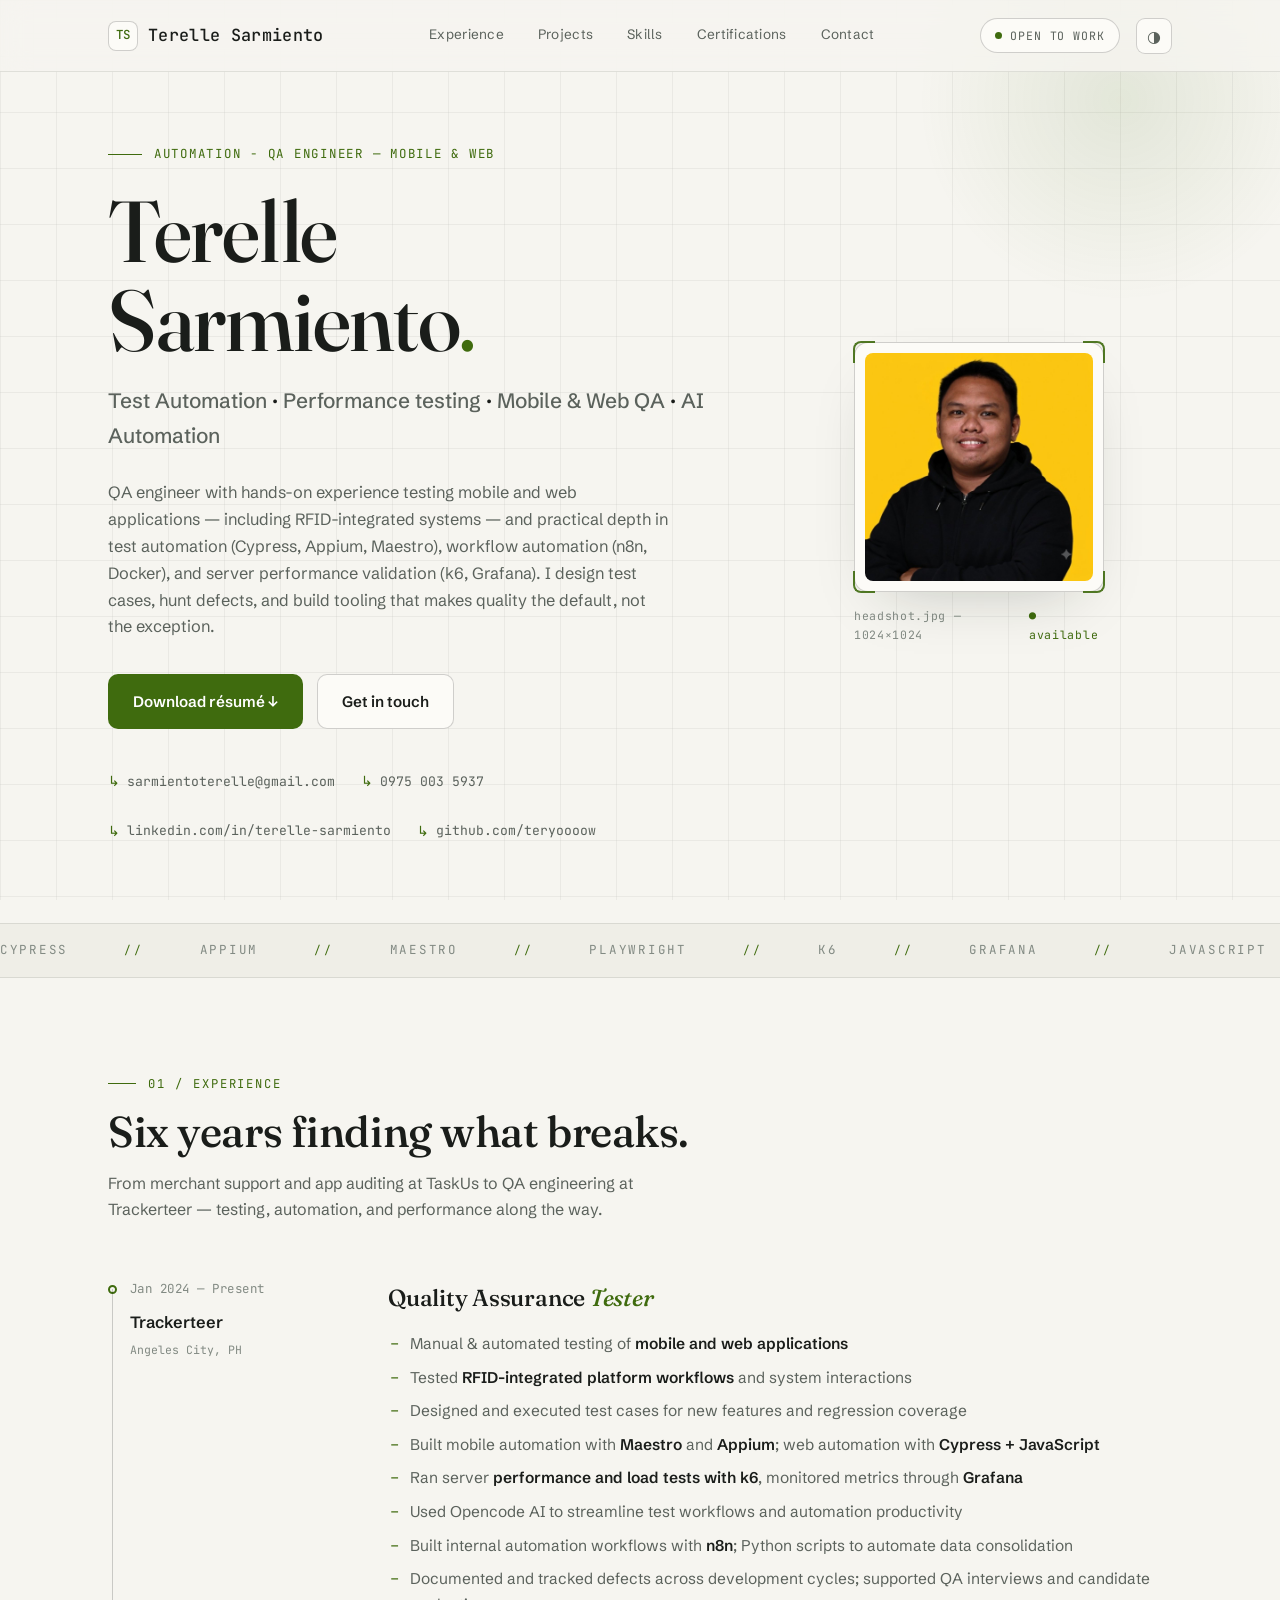
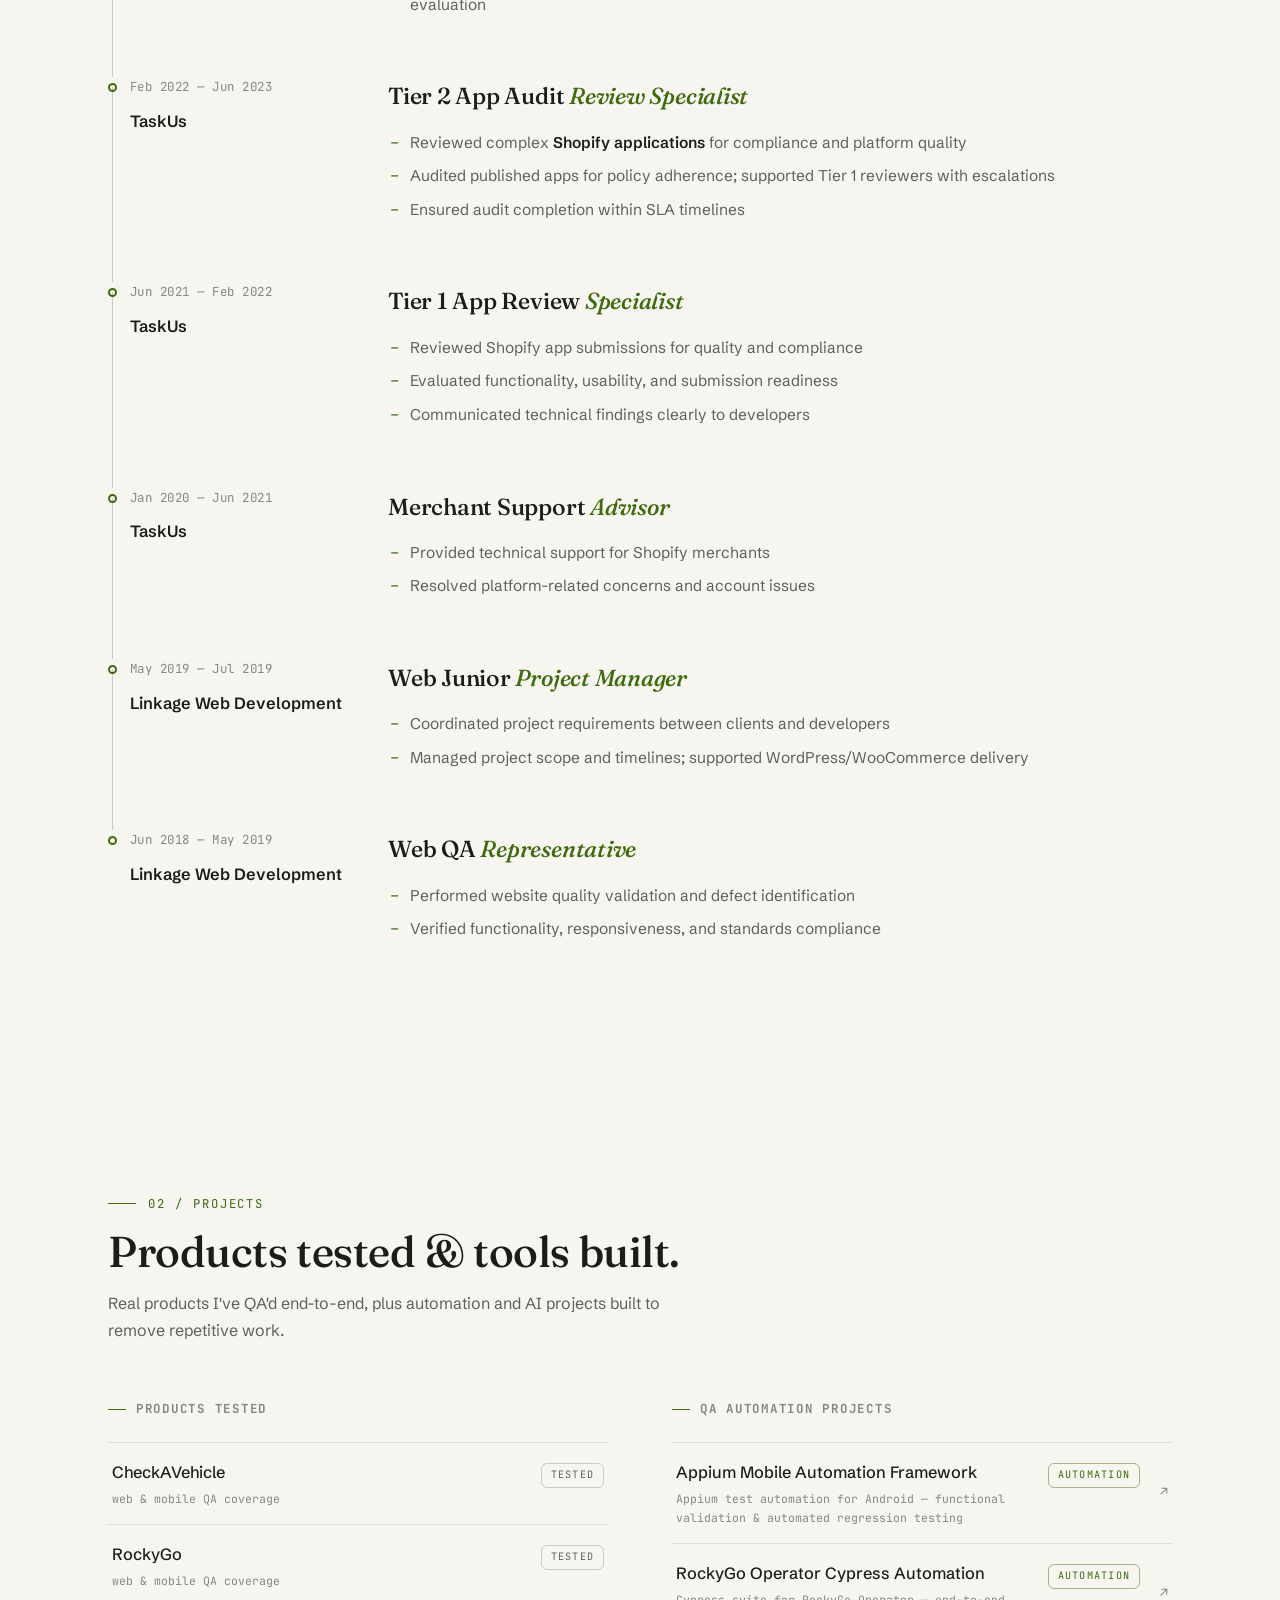
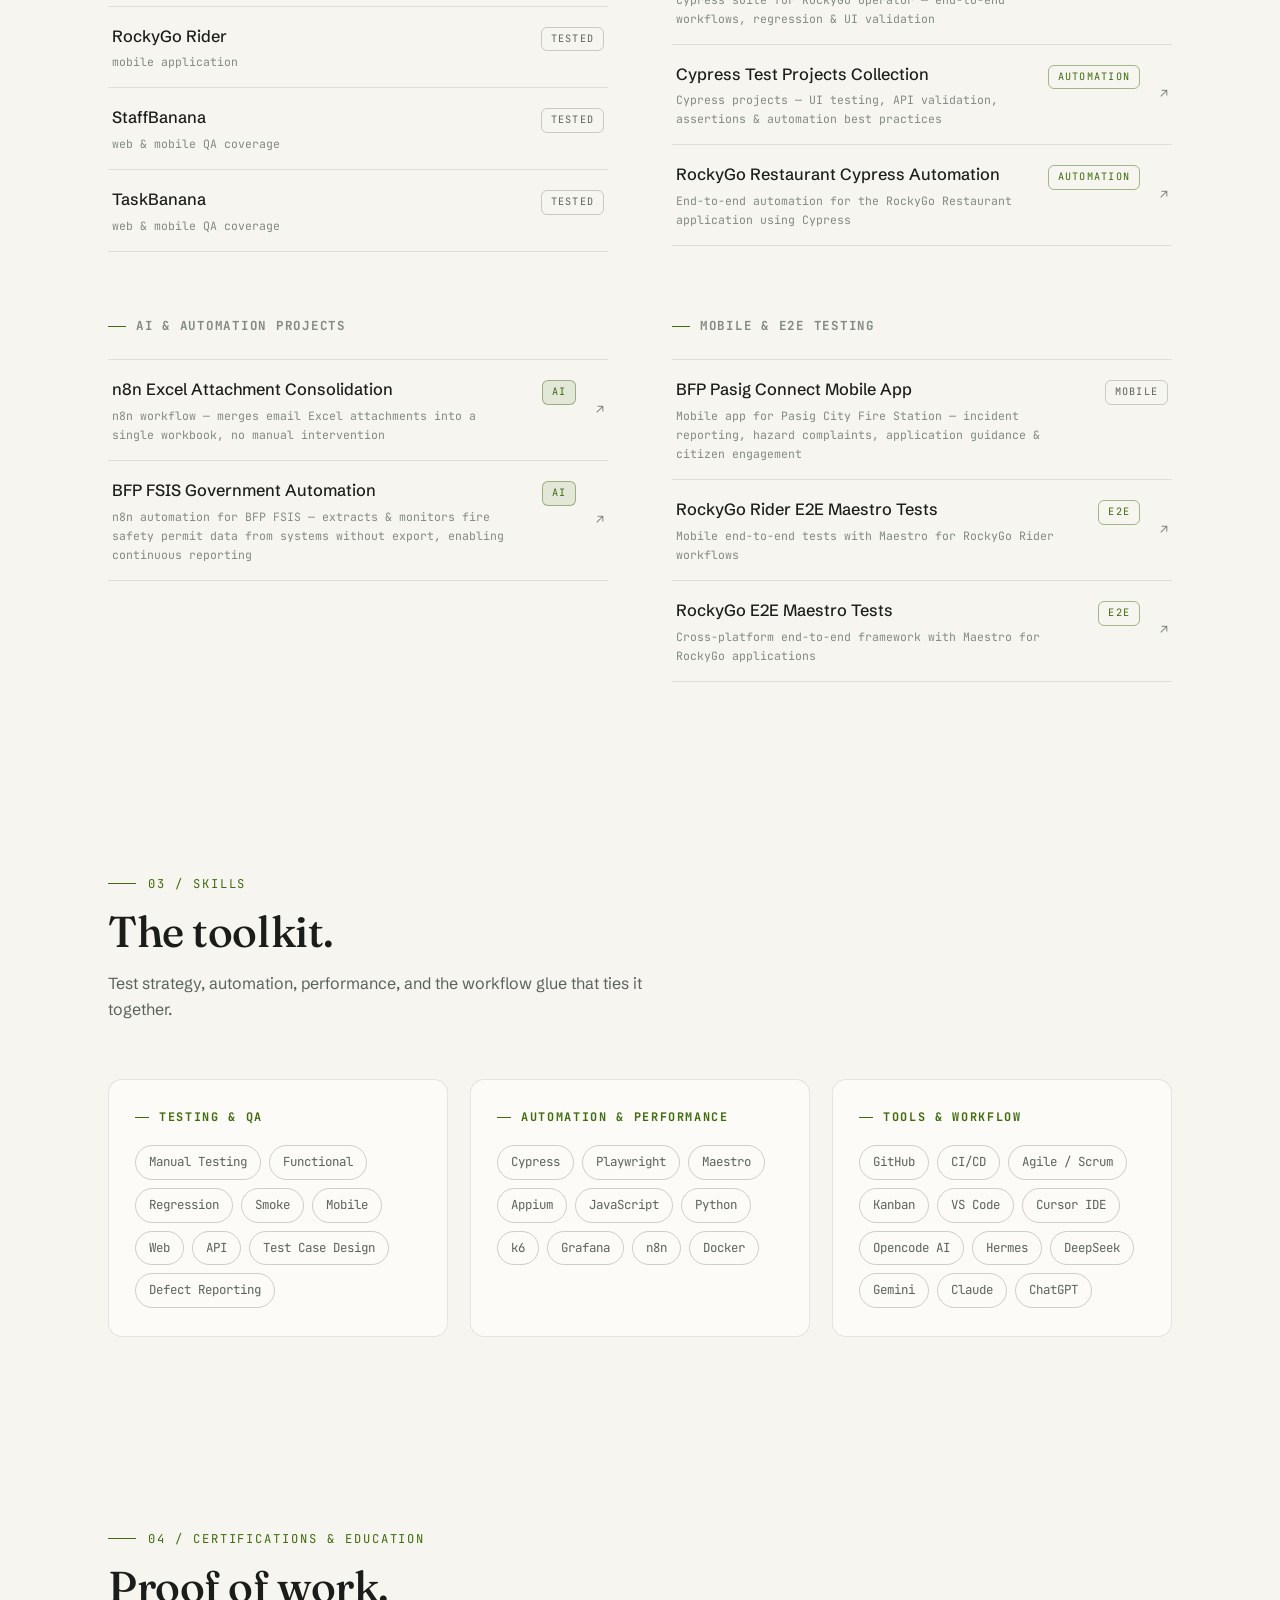
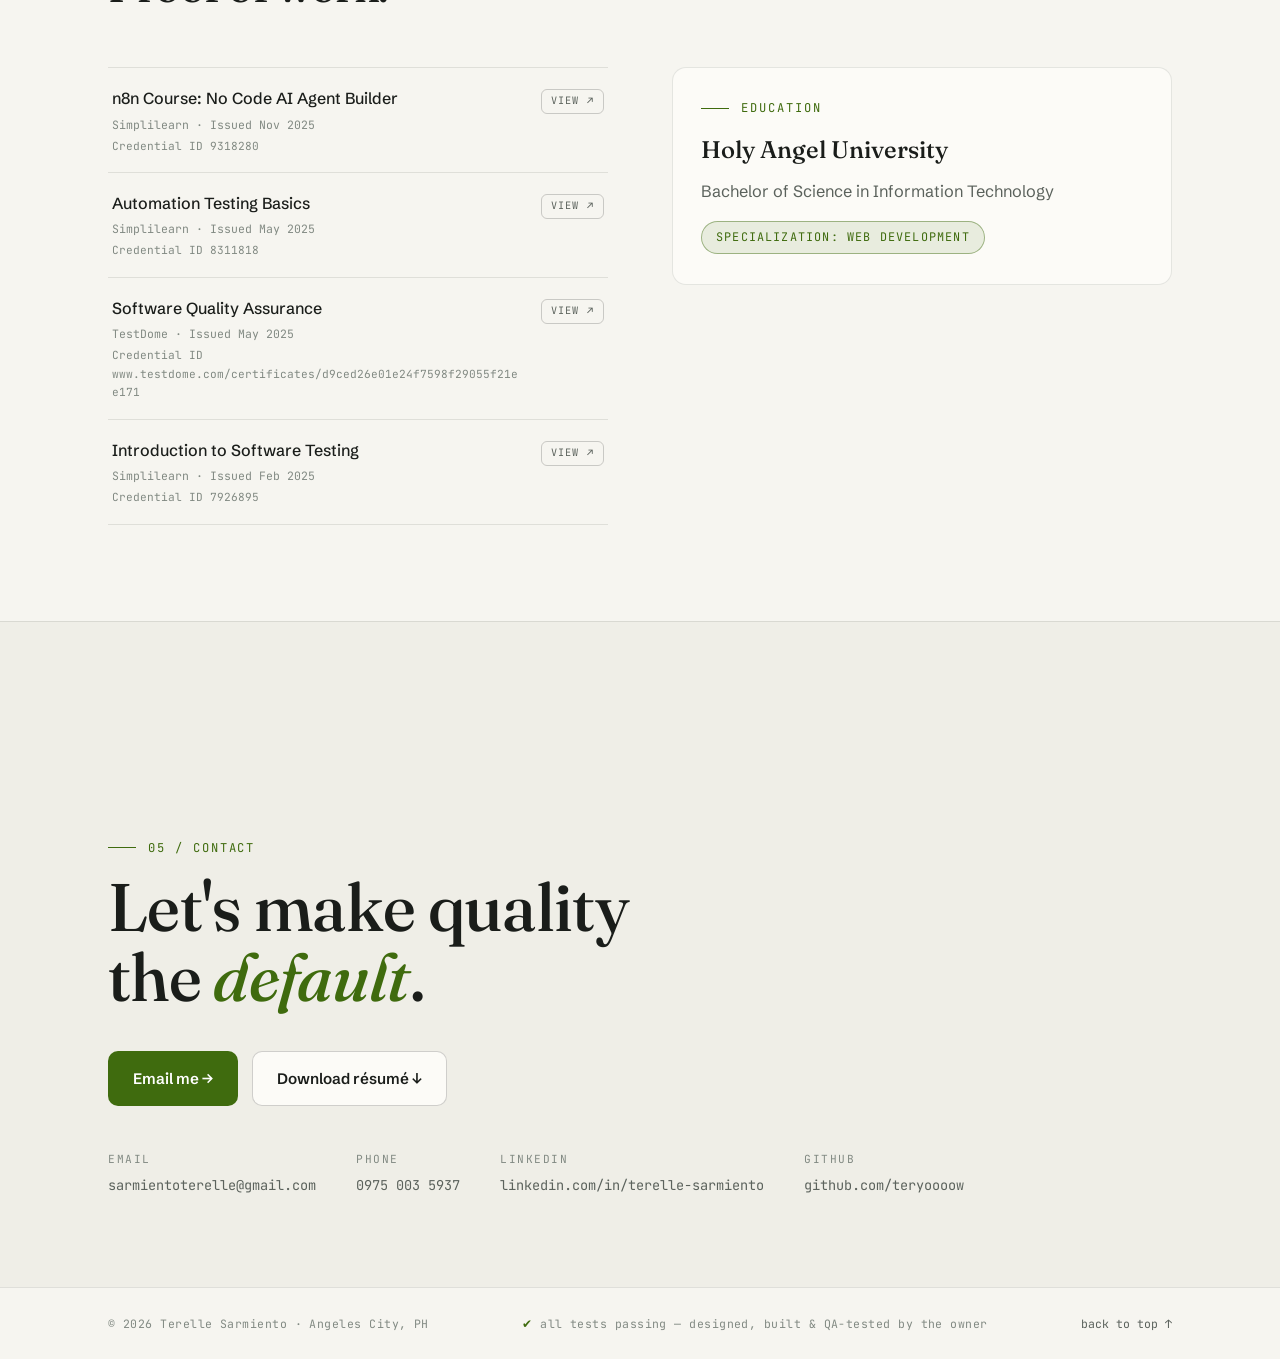
==== index.html @ fc3c7339 "Certifications: add issue dates, credential IDs, clickable certificate images (new tab)" ====
<!DOCTYPE html>
<html lang="en" class="js">
<head>
<meta charset="UTF-8">
<meta name="viewport" content="width=device-width, initial-scale=1.0">
<title>Terelle Sarmiento — QA Engineer</title>
<meta name="description" content="Terelle Sarmiento — QA Engineer specializing in mobile & web testing, test automation (Cypress, Appium, Maestro) and performance testing (k6, Grafana).">
<link rel="icon" href="data:image/svg+xml,%3Csvg xmlns='http://www.w3.org/2000/svg' viewBox='0 0 32 32'%3E%3Crect width='32' height='32' rx='7' fill='%230A0C0B'/%3E%3Ctext x='16' y='22' font-family='monospace' font-size='16' fill='%23AEE95C' text-anchor='middle'%3ETS%3C/text%3E%3C/svg%3E">
<link rel="preconnect" href="https://fonts.googleapis.com">
<link rel="preconnect" href="https://fonts.gstatic.com" crossorigin>
<link href="https://fonts.googleapis.com/css2?family=Fraunces:ital,opsz,wght@0,9..144,400..600;1,9..144,400..600&family=Schibsted+Grotesk:wght@400;500;600&family=JetBrains+Mono:wght@400;500&display=swap" rel="stylesheet">
<style>
/* ============ Tokens ============ */
:root{
  --bg:#0A0C0B;
  --bg-soft:#0F1211;
  --surface:#141816;
  --surface-2:#1A1F1C;
  --ink:#E9ECE8;
  --muted:#9AA39C;
  --faint:#68716A;
  --line:rgba(233,236,232,.09);
  --line-2:rgba(233,236,232,.17);
  --accent:#AEE95C;
  --accent-ink:#12160B;
  --accent-soft:rgba(174,233,92,.11);
  --serif:"Fraunces",Georgia,"Times New Roman",serif;
  --sans:"Schibsted Grotesk","Segoe UI",system-ui,-apple-system,sans-serif;
  --mono:"JetBrains Mono",ui-monospace,SFMono-Regular,Consolas,monospace;
  --nav-h:72px;
  --r-sm:8px;
  --r-md:14px;
  --shadow:0 24px 60px -28px rgba(0,0,0,.55);
}
[data-theme="light"]{
  --bg:#F6F5F0;
  --bg-soft:#EFEEE7;
  --surface:#FCFBF7;
  --surface-2:#F2F1EA;
  --ink:#1A1D1A;
  --muted:#5B625C;
  --faint:#828A83;
  --line:rgba(26,29,26,.10);
  --line-2:rgba(26,29,26,.20);
  --accent:#3F6B0E;
  --accent-ink:#FFFFFF;
  --accent-soft:rgba(63,107,14,.10);
  --shadow:0 24px 60px -30px rgba(20,30,15,.25);
}
/* ============ Reset / Base ============ */
*,*::before,*::after{box-sizing:border-box;margin:0;padding:0}
html{scroll-behavior:smooth}
html.no-anim, html.no-anim *{animation:none!important;transition:none!important}
body{
  font-family:var(--sans);
  background:var(--bg);
  color:var(--ink);
  line-height:1.65;
  font-size:16px;
  -webkit-font-smoothing:antialiased;
  transition:background .3s ease,color .3s ease;
}
body::before{ /* faint engineering grid */
  content:"";
  position:fixed;inset:0;
  background:
    linear-gradient(var(--line) 1px,transparent 1px),
    linear-gradient(90deg,var(--line) 1px,transparent 1px);
  background-size:56px 56px;
  pointer-events:none;
  z-index:-1;
  opacity:.5;
}
::selection{background:var(--accent);color:var(--accent-ink)}
a{color:inherit;text-decoration:none}
img{display:block;max-width:100%}
ul{list-style:none}
button{font-family:inherit;cursor:pointer}
:focus-visible{outline:2px solid var(--accent);outline-offset:3px;border-radius:4px}
.mono{font-family:var(--mono)}
.container{max-width:1120px;margin:0 auto;padding:0 28px}
section{scroll-margin-top:calc(var(--nav-h) + 16px);padding:96px 0}

/* ============ Reveal on scroll ============ */
.js .reveal{opacity:0;transform:translateY(16px);transition:opacity .6s ease,transform .6s ease}
.js .reveal.in{opacity:1;transform:none}
@media (prefers-reduced-motion:reduce){
  .js .reveal{opacity:1;transform:none;transition:none}
  html{scroll-behavior:auto}
}

/* ============ Nav ============ */
.nav{
  position:fixed;top:0;left:0;right:0;z-index:100;
  height:var(--nav-h);
  background:color-mix(in srgb,var(--bg) 82%,transparent);
  backdrop-filter:blur(14px);
  -webkit-backdrop-filter:blur(14px);
  border-bottom:1px solid var(--line);
}
.nav-inner{height:100%;display:flex;align-items:center;justify-content:space-between;gap:24px}
.brand{
  font-family:var(--mono);font-size:1.05rem;font-weight:500;letter-spacing:.02em;
  display:flex;align-items:center;gap:10px;
}
.brand .mark{
  width:30px;height:30px;border:1px solid var(--line-2);border-radius:8px;
  display:grid;place-items:center;font-size:.78rem;color:var(--accent);
  background:var(--surface);
}
.nav-links{display:flex;align-items:center;gap:30px}
.nav-links a{
  font-size:.85rem;color:var(--muted);letter-spacing:.02em;
  transition:color .2s;padding:6px 2px;
}
.nav-links a:hover{color:var(--ink)}
.nav-right{display:flex;align-items:center;gap:16px}
.status{
  display:inline-flex;align-items:center;gap:8px;
  font-family:var(--mono);font-size:.72rem;letter-spacing:.08em;
  color:var(--muted);border:1px solid var(--line-2);border-radius:999px;
  padding:7px 14px;background:var(--surface);white-space:nowrap;
}
.status .dot{width:7px;height:7px;border-radius:50%;background:var(--accent);
  box-shadow:0 0 0 0 var(--accent);animation:pulse 2.4s ease-out infinite}
@keyframes pulse{
  0%{box-shadow:0 0 0 0 color-mix(in srgb,var(--accent) 55%,transparent)}
  70%{box-shadow:0 0 0 8px transparent}
  100%{box-shadow:0 0 0 0 transparent}
}
.theme-toggle{
  width:36px;height:36px;border-radius:9px;border:1px solid var(--line-2);
  background:var(--surface);color:var(--muted);font-size:1rem;
  display:grid;place-items:center;transition:color .2s,border-color .2s;
}
.theme-toggle:hover{color:var(--accent);border-color:var(--accent)}
.burger{display:none;width:36px;height:36px;border-radius:9px;border:1px solid var(--line-2);
  background:var(--surface);color:var(--ink);font-family:var(--mono);font-size:.95rem}
/* mobile menu */
.mobile-menu{
  position:fixed;top:var(--nav-h);left:0;right:0;z-index:99;
  background:var(--bg-soft);border-bottom:1px solid var(--line);
  display:none;flex-direction:column;padding:10px 0;
}
.mobile-menu.open{display:flex}
.mobile-menu a{padding:13px 28px;font-size:.95rem;color:var(--ink);border-bottom:1px solid var(--line)}
.mobile-menu a:last-child{border-bottom:none}

/* ============ Hero ============ */
.hero{padding:calc(var(--nav-h) + 72px) 0 80px;position:relative;overflow:hidden}
.hero::after{ /* soft accent bloom, not a gradient-wall */
  content:"";position:absolute;top:-180px;right:-120px;width:560px;height:560px;z-index:-1;
  background:radial-gradient(closest-side,var(--accent-soft),transparent 72%);
  pointer-events:none;
}
.hero-grid{display:grid;grid-template-columns:minmax(0,1.35fr) minmax(0,.85fr);gap:64px;align-items:center}
.kicker{
  font-family:var(--mono);font-size:.78rem;letter-spacing:.14em;color:var(--accent);
  text-transform:uppercase;display:flex;align-items:center;gap:12px;margin-bottom:22px;
}
.kicker::before{content:"";width:34px;height:1px;background:var(--accent)}
h1.display{
  font-family:var(--serif);font-weight:500;font-size:clamp(3rem,7.2vw,5.4rem);
  line-height:1.04;letter-spacing:-.015em;margin-bottom:18px;
}
h1.display .dot{color:var(--accent)}
.role-line{
  font-size:clamp(1.05rem,2vw,1.3rem);color:var(--muted);margin-bottom:26px;
  font-weight:500;
}
.role-line b{color:var(--ink);font-weight:600}
.hero-summary{max-width:56ch;color:var(--muted);margin-bottom:34px;font-size:1.02rem}
.cta-row{display:flex;gap:14px;flex-wrap:wrap;margin-bottom:40px}
.btn{
  display:inline-flex;align-items:center;gap:10px;
  padding:14px 24px;border-radius:10px;font-size:.95rem;font-weight:600;
  border:1px solid transparent;transition:transform .15s ease,box-shadow .2s ease,background .2s;
  min-height:48px;
}
.btn:active{transform:translateY(1px)}
.btn-primary{background:var(--accent);color:var(--accent-ink)}
.btn-primary:hover{box-shadow:0 8px 26px -10px color-mix(in srgb,var(--accent) 65%,transparent);transform:translateY(-1px)}
.btn-ghost{border-color:var(--line-2);color:var(--ink);background:var(--surface)}
.btn-ghost:hover{border-color:var(--accent);color:var(--accent)}
.hero-links{
  display:flex;gap:26px;flex-wrap:wrap;font-family:var(--mono);font-size:.82rem;color:var(--faint);
}
.hero-links a{color:var(--muted);transition:color .2s;display:inline-flex;align-items:center;gap:7px}
.hero-links a:hover{color:var(--accent)}
.hero-links a::before{content:"↳";color:var(--accent);font-size:.9rem}
/* headshot viewfinder */
.portrait-wrap{position:relative;max-width:250px;margin:0 auto;width:100%}
.portrait-frame{
  position:relative;border:1px solid var(--line-2);border-radius:var(--r-md);
  padding:10px;background:var(--surface);box-shadow:var(--shadow);
}
.portrait-frame img{
  width:100%;height:auto;aspect-ratio:1/1;object-fit:cover;border-radius:8px;
  filter:saturate(.94) contrast(1.02);
}
/* corner ticks */
.tick{position:absolute;width:22px;height:22px;border-color:var(--accent);border-style:solid;opacity:.9}
.tick-tl{top:-2px;left:-2px;border-width:2px 0 0 2px;border-top-left-radius:8px}
.tick-tr{top:-2px;right:-2px;border-width:2px 2px 0 0;border-top-right-radius:8px}
.tick-bl{bottom:-2px;left:-2px;border-width:0 0 2px 2px;border-bottom-left-radius:8px}
.tick-br{bottom:-2px;right:-2px;border-width:0 2px 2px 0;border-bottom-right-radius:8px}
.portrait-cap{
  margin-top:14px;font-family:var(--mono);font-size:.72rem;letter-spacing:.06em;
  color:var(--faint);display:flex;justify-content:space-between;gap:12px;
}
.portrait-cap .ok{color:var(--accent)}

/* ============ Marquee ============ */
.marquee{
  border-top:1px solid var(--line);border-bottom:1px solid var(--line);
  background:var(--bg-soft);overflow:hidden;padding:16px 0;
}
.marquee-track{
  display:flex;gap:56px;width:max-content;
  animation:scroll 36s linear infinite;
}
@keyframes scroll{to{transform:translateX(-50%)}}
.marquee span{
  font-family:var(--mono);font-size:.78rem;letter-spacing:.22em;color:var(--faint);
  white-space:nowrap;text-transform:uppercase;display:flex;align-items:center;gap:56px;
}
.marquee span::after{content:"//";color:var(--accent);font-size:.7rem}
@media (prefers-reduced-motion:reduce){.marquee-track{animation:none}}

/* ============ Section heads ============ */
.sec-head{margin-bottom:56px;max-width:640px}
.sec-no{
  font-family:var(--mono);font-size:.76rem;letter-spacing:.16em;color:var(--accent);
  display:flex;align-items:center;gap:12px;margin-bottom:14px;text-transform:uppercase;
}
.sec-no::before{content:"";width:28px;height:1px;background:var(--accent)}
h2.title{
  font-family:var(--serif);font-weight:500;font-size:clamp(1.9rem,3.4vw,2.7rem);
  line-height:1.12;letter-spacing:-.01em;
}
.sec-sub{color:var(--muted);margin-top:14px;font-size:1rem;max-width:56ch}

/* ============ Experience timeline ============ */
.timeline{position:relative}
.role{
  display:grid;grid-template-columns:minmax(0,240px) minmax(0,1fr);gap:40px;
  padding:0 0 52px 0;position:relative;
}
.role:not(:last-child)::after{
  content:"";position:absolute;left:4px;top:10px;bottom:0;width:1px;background:var(--line-2);
}
.role-meta{position:relative;padding-left:22px}
.role-meta::before{
  content:"";position:absolute;left:0;top:6px;width:9px;height:9px;border-radius:50%;
  background:var(--bg);border:2px solid var(--accent);
}
.role-dates{font-family:var(--mono);font-size:.78rem;color:var(--faint);letter-spacing:.04em;display:block;margin-bottom:10px}
.role-co{display:block;font-weight:600;font-size:1.02rem}
.role-loc{display:block;font-family:var(--mono);font-size:.72rem;color:var(--faint);margin-top:4px}
.role-body h3{
  font-family:var(--serif);font-weight:500;font-size:1.45rem;margin-bottom:14px;
  letter-spacing:-.01em;
}
.role-body h3 em{font-style:italic;color:var(--accent)}
.role-body ul li{
  color:var(--muted);font-size:.97rem;padding-left:22px;position:relative;margin-bottom:8px;
}
.role-body ul li::before{content:"–";position:absolute;left:2px;color:var(--accent);font-family:var(--mono)}
.role-body ul li b{color:var(--ink);font-weight:600}
.role-body ul li::marker{content:""}

/* ============ Projects ============ */
.proj-grid{display:grid;grid-template-columns:1fr 1fr;gap:64px;align-items:start}
.proj-col h3{
  font-family:var(--mono);font-size:.78rem;letter-spacing:.14em;color:var(--faint);
  text-transform:uppercase;margin-bottom:22px;display:flex;align-items:center;gap:10px;
}
.proj-col h3::before{content:"";width:18px;height:1px;background:var(--accent)}
.proj-list{border-top:1px solid var(--line)}
.proj-row{
  display:flex;align-items:baseline;justify-content:space-between;gap:20px;
  padding:16px 4px;border-bottom:1px solid var(--line);
  transition:background .18s ease,padding-left .18s ease;
}
.proj-row:hover{background:var(--accent-soft);padding-left:14px}
.proj-row[href]::after{content:"↗";color:var(--faint);font-size:.85rem;transition:color .18s,transform .18s;align-self:center}
.proj-row[href]:hover::after{color:var(--accent);transform:translate(2px,-2px)}
.proj-row[href]:hover .proj-name{color:var(--accent)}
.proj-name{font-weight:500;font-size:1.02rem}
.proj-sub{font-family:var(--mono);font-size:.72rem;color:var(--faint);margin-top:3px;display:block}
.tag{
  font-family:var(--mono);font-size:.64rem;letter-spacing:.12em;text-transform:uppercase;
  border:1px solid var(--line-2);border-radius:6px;padding:3px 9px;color:var(--muted);
  white-space:nowrap;
}
.tag.auto{color:var(--accent);border-color:color-mix(in srgb,var(--accent) 45%,transparent)}
.tag.ai{color:var(--accent);border-color:color-mix(in srgb,var(--accent) 45%,transparent);background:var(--accent-soft)}

/* ============ Skills ============ */
.skill-grid{display:grid;grid-template-columns:repeat(3,1fr);gap:22px}
.skill-card{
  background:var(--surface);border:1px solid var(--line);border-radius:var(--r-md);
  padding:28px 26px;transition:border-color .2s,transform .2s;
}
.skill-card:hover{border-color:var(--line-2);transform:translateY(-2px)}
.skill-card h3{
  font-family:var(--mono);font-size:.74rem;letter-spacing:.14em;text-transform:uppercase;
  color:var(--accent);margin-bottom:18px;display:flex;align-items:center;gap:10px;
}
.skill-card h3::before{content:"";width:14px;height:1px;background:var(--accent)}
.chips{display:flex;flex-wrap:wrap;gap:8px}
.chip{
  font-family:var(--mono);font-size:.78rem;color:var(--muted);
  border:1px solid var(--line-2);border-radius:999px;padding:6px 13px;
  transition:color .18s,border-color .18s,background .18s;
}
.chip:hover{color:var(--accent);border-color:var(--accent);background:var(--accent-soft)}

/* ============ Certs + Education ============ */
.two-col{display:grid;grid-template-columns:1fr 1fr;gap:64px;align-items:start}
.cert-row{
  display:grid;grid-template-columns:minmax(0,1fr) auto;gap:20px;align-items:baseline;
  padding:17px 4px;border-bottom:1px solid var(--line);
  transition:background .18s ease,padding-left .18s ease;
}
.cert-row:first-of-type{border-top:1px solid var(--line)}
.cert-row[href]:hover{background:var(--accent-soft);padding-left:14px}
.cert-row[href]:hover .cert-name{color:var(--accent)}
.cert-name{font-weight:500;font-size:1rem}
.cert-issuer{font-family:var(--mono);font-size:.72rem;color:var(--faint);margin-top:3px;display:block}
.cert-id{font-family:var(--mono);font-size:.7rem;color:var(--faint);margin-top:3px;display:block;overflow-wrap:anywhere}
.edu-card{background:var(--surface);border:1px solid var(--line);border-radius:var(--r-md);padding:30px 28px}
.edu-card .school{font-family:var(--serif);font-size:1.5rem;font-weight:500;margin-bottom:8px}
.edu-card .deg{color:var(--muted);font-size:1.02rem}
.edu-card .spec{
  display:inline-block;margin-top:16px;font-family:var(--mono);font-size:.74rem;
  letter-spacing:.1em;text-transform:uppercase;color:var(--accent);
  border:1px solid color-mix(in srgb,var(--accent) 45%,transparent);
  border-radius:999px;padding:6px 14px;background:var(--accent-soft);
}

/* ============ Contact ============ */
.contact{border-top:1px solid var(--line);background:var(--bg-soft);padding-bottom:0}
.contact-inner{padding-top:120px;padding-bottom:90px;text-align:left}
.contact h2.title{font-size:clamp(2.4rem,5.4vw,4.2rem);max-width:16ch;line-height:1.05}
.contact h2.title em{font-style:italic;color:var(--accent)}
.contact-actions{display:flex;gap:14px;flex-wrap:wrap;margin-top:38px}
.contact-direct{margin-top:44px;display:flex;gap:40px;flex-wrap:wrap;font-family:var(--mono);font-size:.85rem}
.contact-direct a{color:var(--muted);display:inline-flex;align-items:center;gap:9px;transition:color .2s}
.contact-direct a:hover{color:var(--accent)}
.contact-direct .lbl{color:var(--faint);font-size:.7rem;letter-spacing:.14em;text-transform:uppercase;display:block;margin-bottom:6px}

/* ============ Footer ============ */
footer{border-top:1px solid var(--line);padding:26px 0;background:var(--bg)}
.footer-inner{display:flex;justify-content:space-between;align-items:center;gap:18px;flex-wrap:wrap}
.footer-inner p{font-family:var(--mono);font-size:.72rem;color:var(--faint);letter-spacing:.04em}
.footer-inner .pass{color:var(--accent)}
.footer-inner a{font-family:var(--mono);font-size:.72rem;color:var(--muted);transition:color .2s}
.footer-inner a:hover{color:var(--accent)}

/* ============ Responsive ============ */
@media (max-width:960px){
  .hero-grid{grid-template-columns:1fr;gap:56px}
  .portrait-wrap{max-width:220px}
  .proj-grid,.two-col{grid-template-columns:1fr;gap:48px}
  .skill-grid{grid-template-columns:1fr 1fr}
  .role{grid-template-columns:1fr;gap:14px}
  .role-meta{display:grid;grid-template-columns:auto 1fr;gap:14px;align-items:baseline;padding-left:0}
  .role-meta::before{display:none}
  .role-loc{display:inline}
  .role:not(:last-child)::after{display:none}
}
@media (max-width:640px){
  .container{padding:0 20px}
  section{padding:72px 0}
  .nav-links{display:none}
  .burger{display:grid;place-items:center}
  .status span.txt{display:none}
  .skill-grid{grid-template-columns:1fr}
  .hero{padding-top:calc(var(--nav-h) + 48px)}
  .contact-inner{padding-top:90px;padding-bottom:70px}
  h1.display{font-size:clamp(2.6rem,12vw,3.4rem)}
  .cta-row .btn{flex:1 1 100%;justify-content:center}
}
</style>
</head>
<body data-theme="dark">

<!-- ============ NAV ============ -->
<nav class="nav" aria-label="Primary">
  <div class="container nav-inner">
    <a class="brand" href="#top" aria-label="Back to top">
      <span class="mark">TS</span><span>Terelle Sarmiento</span>
    </a>
    <div class="nav-links">
      <a href="#experience">Experience</a>
      <a href="#projects">Projects</a>
      <a href="#skills">Skills</a>
      <a href="#certifications">Certifications</a>
      <a href="#contact">Contact</a>
    </div>
    <div class="nav-right">
      <span class="status" title="Open to QA Engineer opportunities"><span class="dot"></span><span class="txt">OPEN TO WORK</span></span>
      <button class="theme-toggle" id="themeToggle" aria-label="Toggle color theme" aria-pressed="false">◐</button>
      <button class="burger" id="burger" aria-label="Open menu" aria-expanded="false">☰</button>
    </div>
  </div>
</nav>
<div class="mobile-menu" id="mobileMenu">
  <a href="#experience">Experience</a>
  <a href="#projects">Projects</a>
  <a href="#skills">Skills</a>
  <a href="#certifications">Certifications</a>
  <a href="#contact">Contact</a>
</div>

<main id="top">
<!-- ============ HERO ============ -->
<header class="hero">
  <div class="container hero-grid">
    <div>
      <p class="kicker">Automation - QA Engineer — Mobile &amp; Web</p>
      <h1 class="display">Terelle<br>Sarmiento<span class="dot">.</span></h1>
      <p class="role-line">Test Automation <b>·</b> Performance testing <b>·</b> Mobile &amp; Web QA <b>·</b> AI Automation</p>
      <p class="hero-summary">
        QA engineer with hands-on experience testing mobile and web applications — including
        RFID-integrated systems — and practical depth in test automation (Cypress, Appium, Maestro),
        workflow automation (n8n, Docker), and server performance validation (k6, Grafana). I design
        test cases, hunt defects, and build tooling that makes quality the default, not the exception.
      </p>
      <div class="cta-row">
        <a class="btn btn-primary" href="Terelle_Sarmiento_Resume_2026.pdf" download>Download résumé ↓</a>
        <a class="btn btn-ghost" href="#contact">Get in touch</a>
      </div>
      <div class="hero-links">
        <a href="mailto:sarmientoterelle@gmail.com">sarmientoterelle@gmail.com</a>
        <a href="tel:+639750035937">0975 003 5937</a>
        <a href="https://www.linkedin.com/in/terelle-sarmiento-a4b1bb143" target="_blank" rel="noopener">linkedin.com/in/terelle-sarmiento</a>
        <a href="https://github.com/teryoooow?tab=repositories" target="_blank" rel="noopener">github.com/teryoooow</a>
      </div>
    </div>
    <div class="portrait-wrap reveal">
      <div class="portrait-frame">
        <span class="tick tick-tl"></span><span class="tick tick-tr"></span>
        <span class="tick tick-bl"></span><span class="tick tick-br"></span>
        <img src="headshot.jpg" alt="Terelle Sarmiento — professional headshot" width="1024" height="1024">
      </div>
      <div class="portrait-cap">
        <span>headshot.jpg — 1024×1024</span>
        <span class="ok">● available</span>
      </div>
    </div>
  </div>
</header>

<!-- ============ MARQUEE ============ -->
<div class="marquee" aria-hidden="true">
  <div class="marquee-track">
    <span>Cypress</span><span>Appium</span><span>Maestro</span><span>Playwright</span><span>k6</span><span>Grafana</span><span>JavaScript</span><span>Python</span><span>n8n</span><span>CI/CD</span><span>GitHub</span><span>API Testing</span>
    <span>Cypress</span><span>Appium</span><span>Maestro</span><span>Playwright</span><span>k6</span><span>Grafana</span><span>JavaScript</span><span>Python</span><span>n8n</span><span>CI/CD</span><span>GitHub</span><span>API Testing</span>
  </div>
</div>

<!-- ============ EXPERIENCE ============ -->
<section id="experience">
  <div class="container">
    <div class="sec-head reveal">
      <p class="sec-no">01 / Experience</p>
      <h2 class="title">Six years finding what breaks.</h2>
      <p class="sec-sub">From merchant support and app auditing at TaskUs to QA engineering at Trackerteer — testing, automation, and performance along the way.</p>
    </div>

    <div class="timeline">
      <article class="role reveal">
        <div class="role-meta">
          <span class="role-dates">Jan 2024 — Present</span>
          <span class="role-co">Trackerteer</span>
          <span class="role-loc">Angeles City, PH</span>
        </div>
        <div class="role-body">
          <h3>Quality Assurance <em>Tester</em></h3>
          <ul>
            <li>Manual &amp; automated testing of <b>mobile and web applications</b></li>
            <li>Tested <b>RFID-integrated platform workflows</b> and system interactions</li>
            <li>Designed and executed test cases for new features and regression coverage</li>
            <li>Built mobile automation with <b>Maestro</b> and <b>Appium</b>; web automation with <b>Cypress + JavaScript</b></li>
            <li>Ran server <b>performance and load tests with k6</b>, monitored metrics through <b>Grafana</b></li>
            <li>Used Opencode AI to streamline test workflows and automation productivity</li>
            <li>Built internal automation workflows with <b>n8n</b>; Python scripts to automate data consolidation</li>
            <li>Documented and tracked defects across development cycles; supported QA interviews and candidate evaluation</li>
          </ul>
        </div>
      </article>

      <article class="role reveal">
        <div class="role-meta">
          <span class="role-dates">Feb 2022 — Jun 2023</span>
          <span class="role-co">TaskUs</span>
        </div>
        <div class="role-body">
          <h3>Tier 2 App Audit <em>Review Specialist</em></h3>
          <ul>
            <li>Reviewed complex <b>Shopify applications</b> for compliance and platform quality</li>
            <li>Audited published apps for policy adherence; supported Tier 1 reviewers with escalations</li>
            <li>Ensured audit completion within SLA timelines</li>
          </ul>
        </div>
      </article>

      <article class="role reveal">
        <div class="role-meta">
          <span class="role-dates">Jun 2021 — Feb 2022</span>
          <span class="role-co">TaskUs</span>
        </div>
        <div class="role-body">
          <h3>Tier 1 App Review <em>Specialist</em></h3>
          <ul>
            <li>Reviewed Shopify app submissions for quality and compliance</li>
            <li>Evaluated functionality, usability, and submission readiness</li>
            <li>Communicated technical findings clearly to developers</li>
          </ul>
        </div>
      </article>

      <article class="role reveal">
        <div class="role-meta">
          <span class="role-dates">Jan 2020 — Jun 2021</span>
          <span class="role-co">TaskUs</span>
        </div>
        <div class="role-body">
          <h3>Merchant Support <em>Advisor</em></h3>
          <ul>
            <li>Provided technical support for Shopify merchants</li>
            <li>Resolved platform-related concerns and account issues</li>
          </ul>
        </div>
      </article>

      <article class="role reveal">
        <div class="role-meta">
          <span class="role-dates">May 2019 — Jul 2019</span>
          <span class="role-co">Linkage Web Development</span>
        </div>
        <div class="role-body">
          <h3>Web Junior <em>Project Manager</em></h3>
          <ul>
            <li>Coordinated project requirements between clients and developers</li>
            <li>Managed project scope and timelines; supported WordPress/WooCommerce delivery</li>
          </ul>
        </div>
      </article>

      <article class="role reveal">
        <div class="role-meta">
          <span class="role-dates">Jun 2018 — May 2019</span>
          <span class="role-co">Linkage Web Development</span>
        </div>
        <div class="role-body">
          <h3>Web QA <em>Representative</em></h3>
          <ul>
            <li>Performed website quality validation and defect identification</li>
            <li>Verified functionality, responsiveness, and standards compliance</li>
          </ul>
        </div>
      </article>
    </div>
  </div>
</section>

<!-- ============ PROJECTS ============ -->
<section id="projects">
  <div class="container">
    <div class="sec-head reveal">
      <p class="sec-no">02 / Projects</p>
      <h2 class="title">Products tested &amp; tools built.</h2>
      <p class="sec-sub">Real products I've QA'd end-to-end, plus automation and AI projects built to remove repetitive work.</p>
    </div>
    <div class="proj-grid">
      <div class="proj-col reveal">
        <h3>Products tested</h3>
        <div class="proj-list">
          <div class="proj-row"><div><span class="proj-name">CheckAVehicle</span><span class="proj-sub">web &amp; mobile QA coverage</span></div><span class="tag">tested</span></div>
          <div class="proj-row"><div><span class="proj-name">RockyGo</span><span class="proj-sub">web &amp; mobile QA coverage</span></div><span class="tag">tested</span></div>
          <div class="proj-row"><div><span class="proj-name">RockyGo Rider</span><span class="proj-sub">mobile application</span></div><span class="tag">tested</span></div>
          <div class="proj-row"><div><span class="proj-name">StaffBanana</span><span class="proj-sub">web &amp; mobile QA coverage</span></div><span class="tag">tested</span></div>
          <div class="proj-row"><div><span class="proj-name">TaskBanana</span><span class="proj-sub">web &amp; mobile QA coverage</span></div><span class="tag">tested</span></div>
        </div>
      </div>
      <div class="proj-col reveal">
        <h3>QA Automation Projects</h3>
        <div class="proj-list">
          <a class="proj-row" href="https://github.com/teryoooow/appium-test" target="_blank" rel="noopener"><div><span class="proj-name">Appium Mobile Automation Framework</span><span class="proj-sub">Appium test automation for Android — functional validation &amp; automated regression testing</span></div><span class="tag auto">automation</span></a>
          <a class="proj-row" href="https://github.com/teryoooow/rockygo-operator-cypress" target="_blank" rel="noopener"><div><span class="proj-name">RockyGo Operator Cypress Automation</span><span class="proj-sub">Cypress suite for RockyGo Operator — end-to-end workflows, regression &amp; UI validation</span></div><span class="tag auto">automation</span></a>
          <a class="proj-row" href="https://github.com/teryoooow/cypress-test-projects" target="_blank" rel="noopener"><div><span class="proj-name">Cypress Test Projects Collection</span><span class="proj-sub">Cypress projects — UI testing, API validation, assertions &amp; automation best practices</span></div><span class="tag auto">automation</span></a>
          <a class="proj-row" href="https://github.com/teryoooow/rockygo-restaurant-cypress" target="_blank" rel="noopener"><div><span class="proj-name">RockyGo Restaurant Cypress Automation</span><span class="proj-sub">End-to-end automation for the RockyGo Restaurant application using Cypress</span></div><span class="tag auto">automation</span></a>
        </div>
      </div>
      <div class="proj-col reveal">
        <h3>AI &amp; Automation Projects</h3>
        <div class="proj-list">
          <a class="proj-row" href="https://github.com/teryoooow/n8n-automation-merge-excel-attachments" target="_blank" rel="noopener"><div><span class="proj-name">n8n Excel Attachment Consolidation</span><span class="proj-sub">n8n workflow — merges email Excel attachments into a single workbook, no manual intervention</span></div><span class="tag ai">AI</span></a>
          <a class="proj-row" href="https://gitfront.io/r/terelle05/q5fdhUcWPiiA/n8n-bfp-fsis-government-automation/" target="_blank" rel="noopener"><div><span class="proj-name">BFP FSIS Government Automation</span><span class="proj-sub">n8n automation for BFP FSIS — extracts &amp; monitors fire safety permit data from systems without export, enabling continuous reporting</span></div><span class="tag ai">AI</span></a>
        </div>
      </div>
      <div class="proj-col reveal">
        <h3>Mobile &amp; E2E Testing</h3>
        <div class="proj-list">
          <div class="proj-row"><div><span class="proj-name">BFP Pasig Connect Mobile App</span><span class="proj-sub">Mobile app for Pasig City Fire Station — incident reporting, hazard complaints, application guidance &amp; citizen engagement</span></div><span class="tag">mobile</span></div>
          <a class="proj-row" href="https://github.com/teryoooow/rockygo-rider-e2e-maestro" target="_blank" rel="noopener"><div><span class="proj-name">RockyGo Rider E2E Maestro Tests</span><span class="proj-sub">Mobile end-to-end tests with Maestro for RockyGo Rider workflows</span></div><span class="tag auto">e2e</span></a>
          <a class="proj-row" href="https://github.com/teryoooow/rockygo-e2e-maestro" target="_blank" rel="noopener"><div><span class="proj-name">RockyGo E2E Maestro Tests</span><span class="proj-sub">Cross-platform end-to-end framework with Maestro for RockyGo applications</span></div><span class="tag auto">e2e</span></a>
        </div>
      </div>
    </div>
  </div>
</section>

<!-- ============ SKILLS ============ -->
<section id="skills">
  <div class="container">
    <div class="sec-head reveal">
      <p class="sec-no">03 / Skills</p>
      <h2 class="title">The toolkit.</h2>
      <p class="sec-sub">Test strategy, automation, performance, and the workflow glue that ties it together.</p>
    </div>
    <div class="skill-grid">
      <div class="skill-card reveal">
        <h3>Testing &amp; QA</h3>
        <div class="chips">
          <span class="chip">Manual Testing</span><span class="chip">Functional</span><span class="chip">Regression</span>
          <span class="chip">Smoke</span><span class="chip">Mobile</span><span class="chip">Web</span>
          <span class="chip">API</span><span class="chip">Test Case Design</span><span class="chip">Defect Reporting</span>
        </div>
      </div>
      <div class="skill-card reveal">
        <h3>Automation &amp; Performance</h3>
        <div class="chips">
          <span class="chip">Cypress</span><span class="chip">Playwright</span><span class="chip">Maestro</span><span class="chip">Appium</span>
          <span class="chip">JavaScript</span><span class="chip">Python</span><span class="chip">k6</span><span class="chip">Grafana</span><span class="chip">n8n</span><span class="chip">Docker</span>
        </div>
      </div>
      <div class="skill-card reveal">
        <h3>Tools &amp; Workflow</h3>
        <div class="chips">
          <span class="chip">GitHub</span><span class="chip">CI/CD</span><span class="chip">Agile / Scrum</span><span class="chip">Kanban</span>
          <span class="chip">VS Code</span><span class="chip">Cursor IDE</span><span class="chip">Opencode AI</span><span class="chip">Hermes</span><span class="chip">DeepSeek</span><span class="chip">Gemini</span><span class="chip">Claude</span><span class="chip">ChatGPT</span>
        </div>
      </div>
    </div>
  </div>
</section>

<!-- ============ CERTIFICATIONS + EDUCATION ============ -->
<section id="certifications">
  <div class="container">
    <div class="sec-head reveal">
      <p class="sec-no">04 / Certifications &amp; Education</p>
      <h2 class="title">Proof of work.</h2>
    </div>
    <div class="two-col">
      <div class="reveal">
        <a class="cert-row" href="n8n-no-code-ai-agent-builder-cert.png" target="_blank" rel="noopener" title="Open certificate image"><div><span class="cert-name">n8n Course: No Code AI Agent Builder</span><span class="cert-issuer">Simplilearn · Issued Nov 2025</span><span class="cert-id">Credential ID 9318280</span></div><span class="tag">view ↗</span></a>
        <a class="cert-row" href="automation-testing-basics-cert.png" target="_blank" rel="noopener" title="Open certificate image"><div><span class="cert-name">Automation Testing Basics</span><span class="cert-issuer">Simplilearn · Issued May 2025</span><span class="cert-id">Credential ID 8311818</span></div><span class="tag">view ↗</span></a>
        <a class="cert-row" href="sqa-testdome-cert.png" target="_blank" rel="noopener" title="Open certificate image"><div><span class="cert-name">Software Quality Assurance</span><span class="cert-issuer">TestDome · Issued May 2025</span><span class="cert-id">Credential ID www.testdome.com/certificates/d9ced26e01e24f7598f29055f21ee171</span></div><span class="tag">view ↗</span></a>
        <a class="cert-row" href="introduction-to-software-testing-cert.png" target="_blank" rel="noopener" title="Open certificate image"><div><span class="cert-name">Introduction to Software Testing</span><span class="cert-issuer">Simplilearn · Issued Feb 2025</span><span class="cert-id">Credential ID 7926895</span></div><span class="tag">view ↗</span></a>
      </div>
      <div class="edu-card reveal">
        <p class="sec-no" style="margin-bottom:12px">Education</p>
        <p class="school">Holy Angel University</p>
        <p class="deg">Bachelor of Science in Information Technology</p>
        <span class="spec">Specialization: Web Development</span>
      </div>
    </div>
  </div>
</section>

<!-- ============ CONTACT ============ -->
<section class="contact" id="contact">
  <div class="container contact-inner">
    <div class="reveal">
      <p class="sec-no">05 / Contact</p>
      <h2 class="title">Let's make quality<br>the <em>default</em>.</h2>
      <div class="contact-actions">
        <a class="btn btn-primary" href="mailto:sarmientoterelle@gmail.com">Email me →</a>
        <a class="btn btn-ghost" href="Terelle_Sarmiento_Resume_2026.pdf" download>Download résumé ↓</a>
      </div>
      <div class="contact-direct">
        <div><span class="lbl">Email</span><a href="mailto:sarmientoterelle@gmail.com">sarmientoterelle@gmail.com</a></div>
        <div><span class="lbl">Phone</span><a href="tel:+639750035937">0975 003 5937</a></div>
        <div><span class="lbl">LinkedIn</span><a href="https://www.linkedin.com/in/terelle-sarmiento-a4b1bb143" target="_blank" rel="noopener">linkedin.com/in/terelle-sarmiento</a></div>
        <div><span class="lbl">GitHub</span><a href="https://github.com/teryoooow?tab=repositories" target="_blank" rel="noopener">github.com/teryoooow</a></div>
      </div>
    </div>
  </div>
</section>
</main>

<!-- ============ FOOTER ============ -->
<footer>
  <div class="container footer-inner">
    <p>© <span id="year">2026</span> Terelle Sarmiento · Angeles City, PH</p>
    <p><span class="pass">✔</span> all tests passing — designed, built &amp; QA-tested by the owner</p>
    <a href="#top">back to top ↑</a>
  </div>
</footer>

<script>
(function(){
  "use strict";
  var doc = document, root = doc.documentElement;
  root.classList.remove("js"); // enables .reveal hiding only when JS is on

  /* ---- Theme toggle (persisted) ---- */
  var toggle = doc.getElementById("themeToggle");
  function applyTheme(t){
    doc.body.setAttribute("data-theme", t);
    toggle.setAttribute("aria-pressed", t === "light" ? "true" : "false");
    toggle.textContent = t === "light" ? "◑" : "◐";
  }
  var saved = null;
  try { saved = localStorage.getItem("ts-theme"); } catch(e){}
  var theme = saved === "light" || saved === "dark" ? saved
            : (window.matchMedia && window.matchMedia("(prefers-color-scheme: light)").matches ? "light" : "dark");
  applyTheme(theme);
  toggle.addEventListener("click", function(){
    theme = theme === "dark" ? "light" : "dark";
    applyTheme(theme);
    try { localStorage.setItem("ts-theme", theme); } catch(e){}
  });

  /* ---- Mobile menu ---- */
  var burger = doc.getElementById("burger"), menu = doc.getElementById("mobileMenu");
  burger.addEventListener("click", function(){
    var open = menu.classList.toggle("open");
    burger.setAttribute("aria-expanded", open ? "true" : "false");
  });
  menu.querySelectorAll("a").forEach(function(a){
    a.addEventListener("click", function(){ menu.classList.remove("open"); burger.setAttribute("aria-expanded","false"); });
  });

  /* ---- Reveal on scroll ---- */
  var io = null;
  if ("IntersectionObserver" in window &&
      !(window.matchMedia && window.matchMedia("(prefers-reduced-motion: reduce)").matches)) {
    io = new IntersectionObserver(function(entries){
      entries.forEach(function(en){
        if (en.isIntersecting){ en.target.classList.add("in"); io.unobserve(en.target); }
      });
    }, { threshold: 0.12, rootMargin: "0px 0px -40px 0px" });
    doc.querySelectorAll(".reveal").forEach(function(el){ io.observe(el); });
  } else {
    doc.querySelectorAll(".reveal").forEach(function(el){ el.classList.add("in"); });
  }

  /* ---- Footer year ---- */
  doc.getElementById("year").textContent = new Date().getFullYear();

  /* ---- Marquee: duplicate track for seamless loop ---- */
  var track = doc.querySelector(".marquee-track");
  if (track && track.children.length){
    var html = track.innerHTML;
    track.innerHTML = html + html;
  }
})();
</script>
</body>
</html>
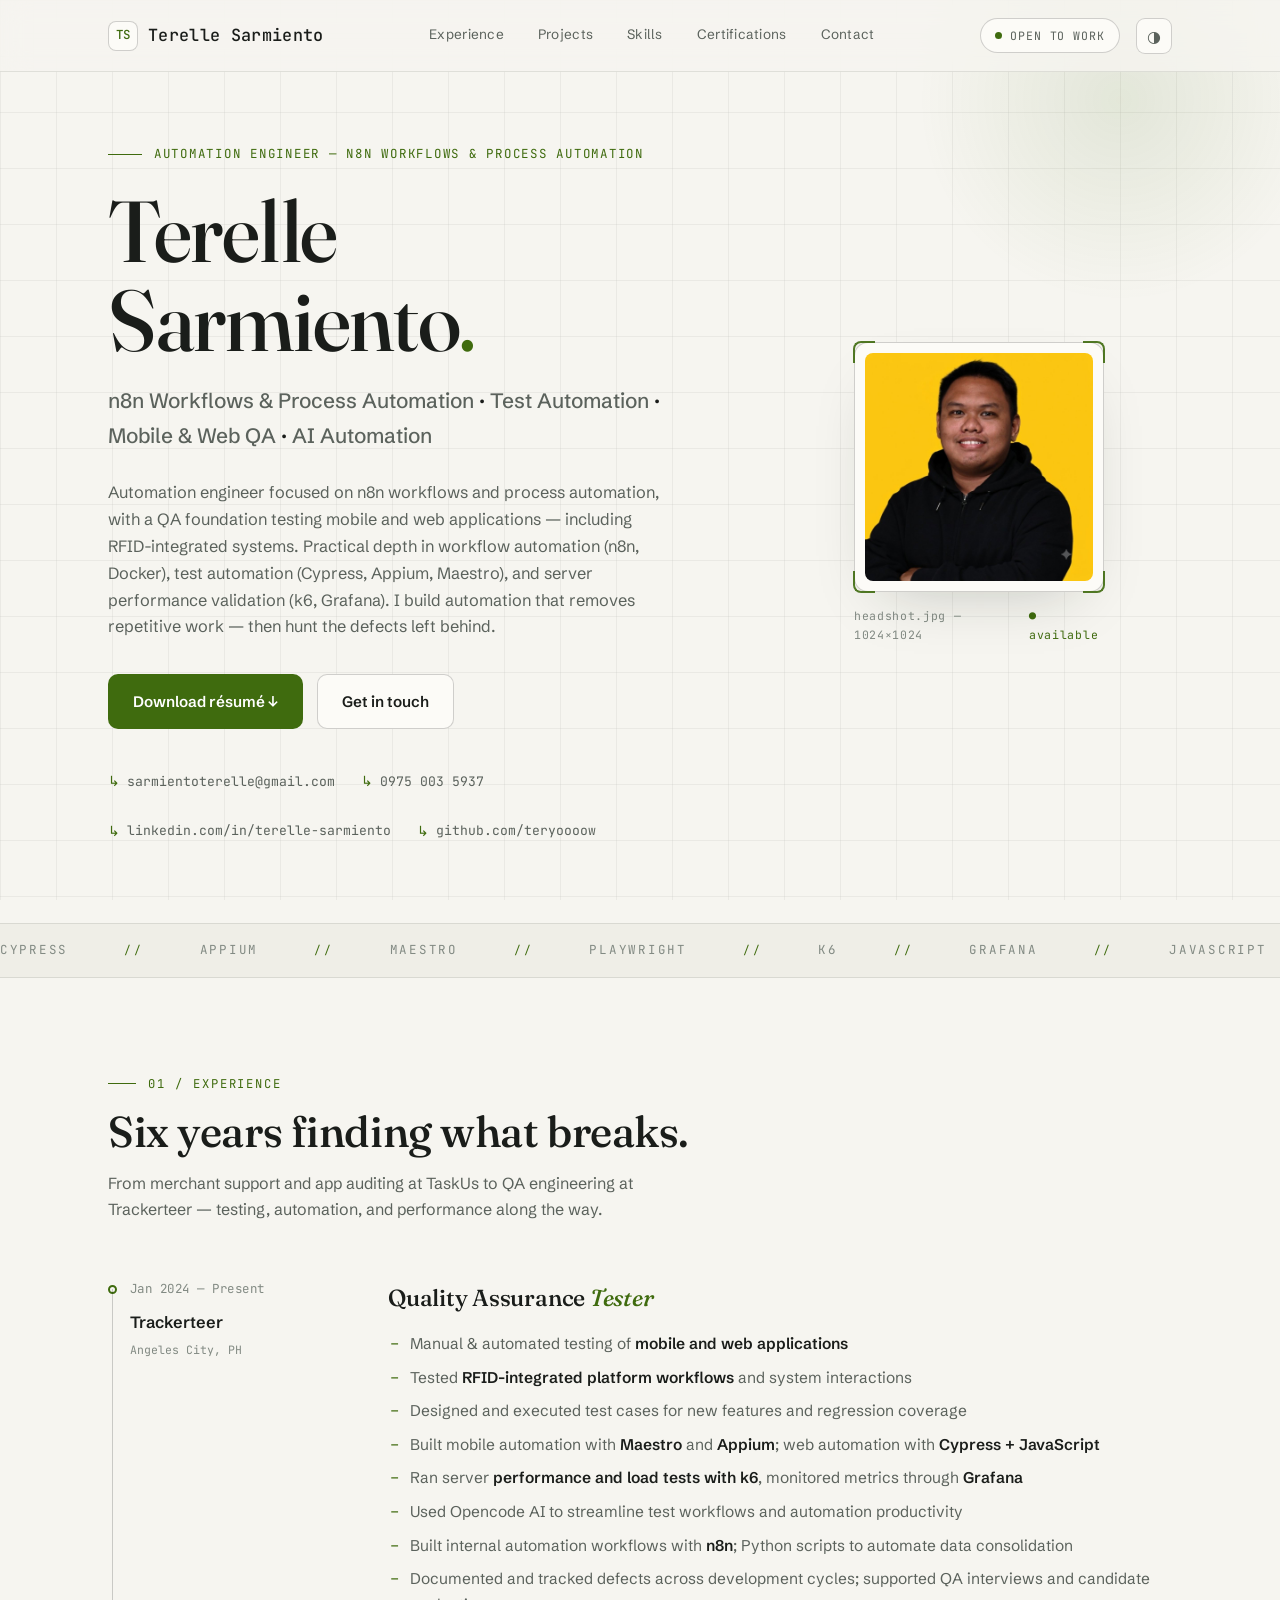
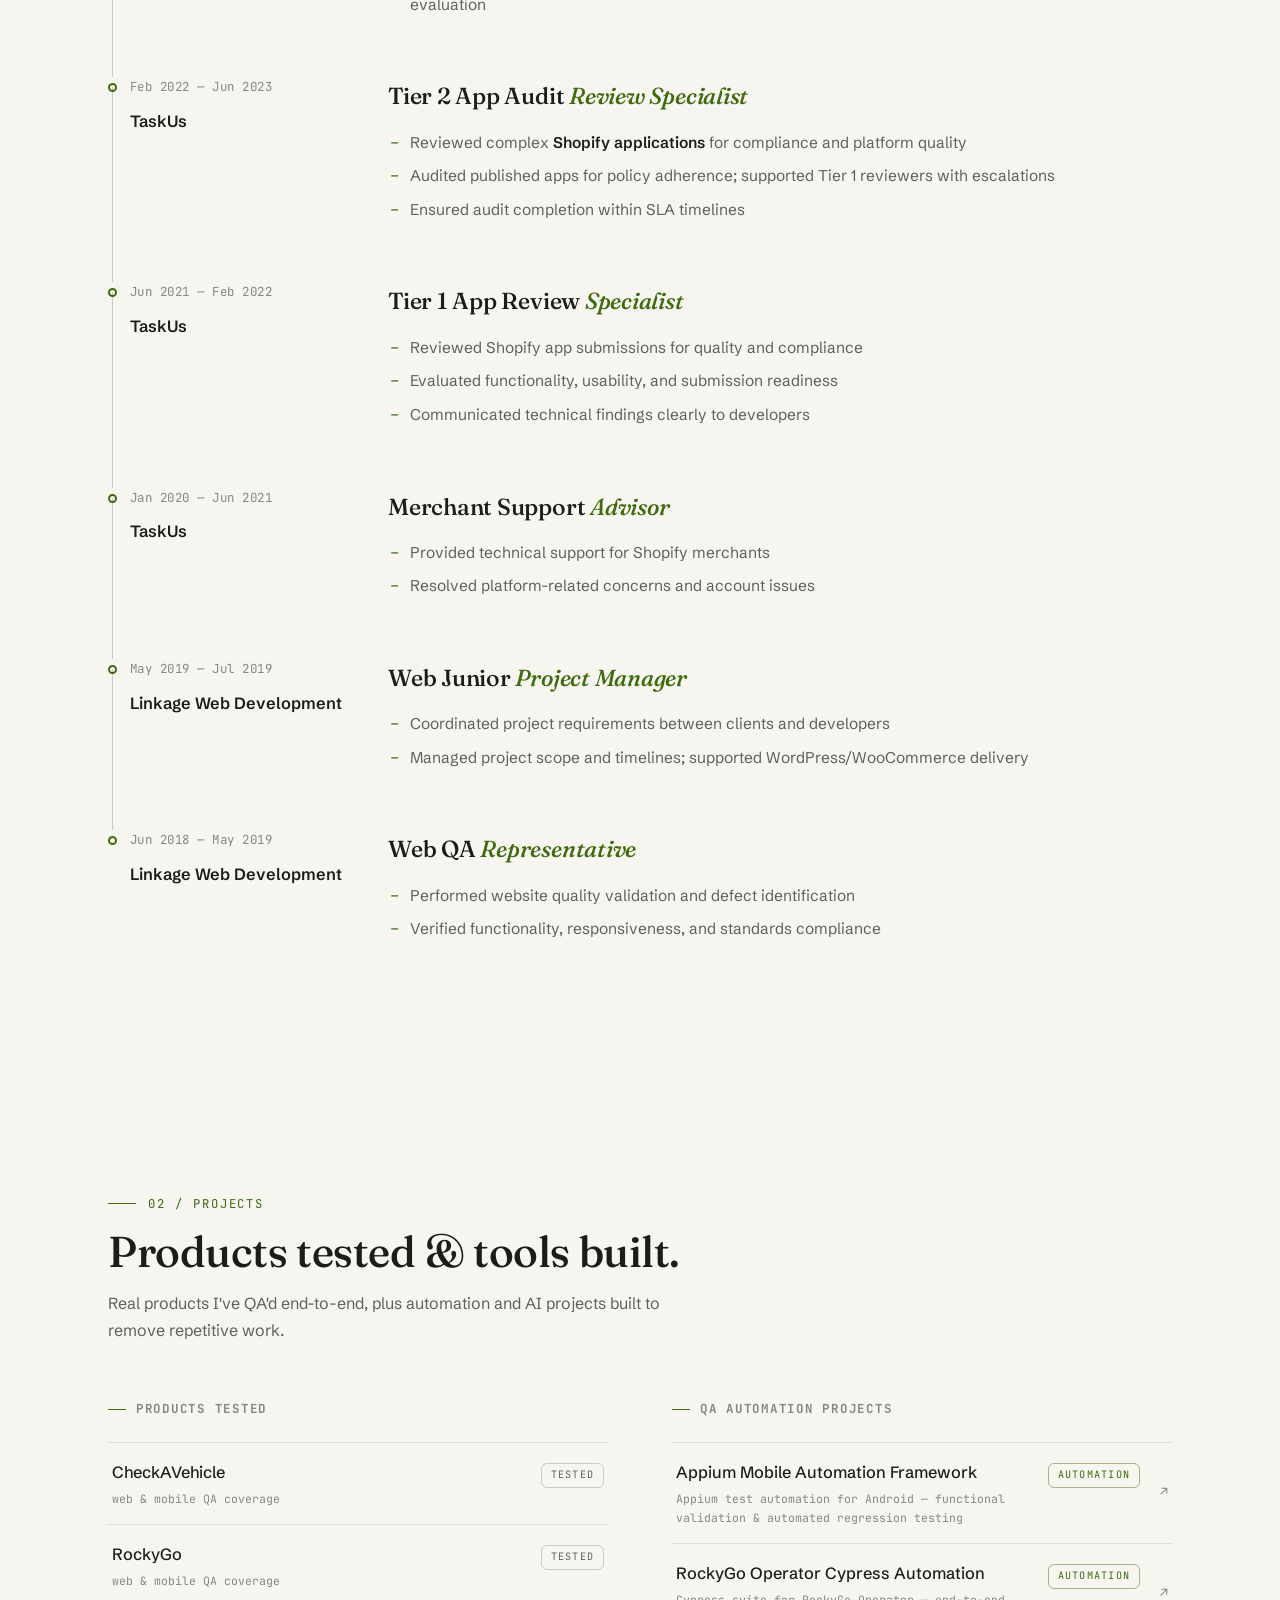
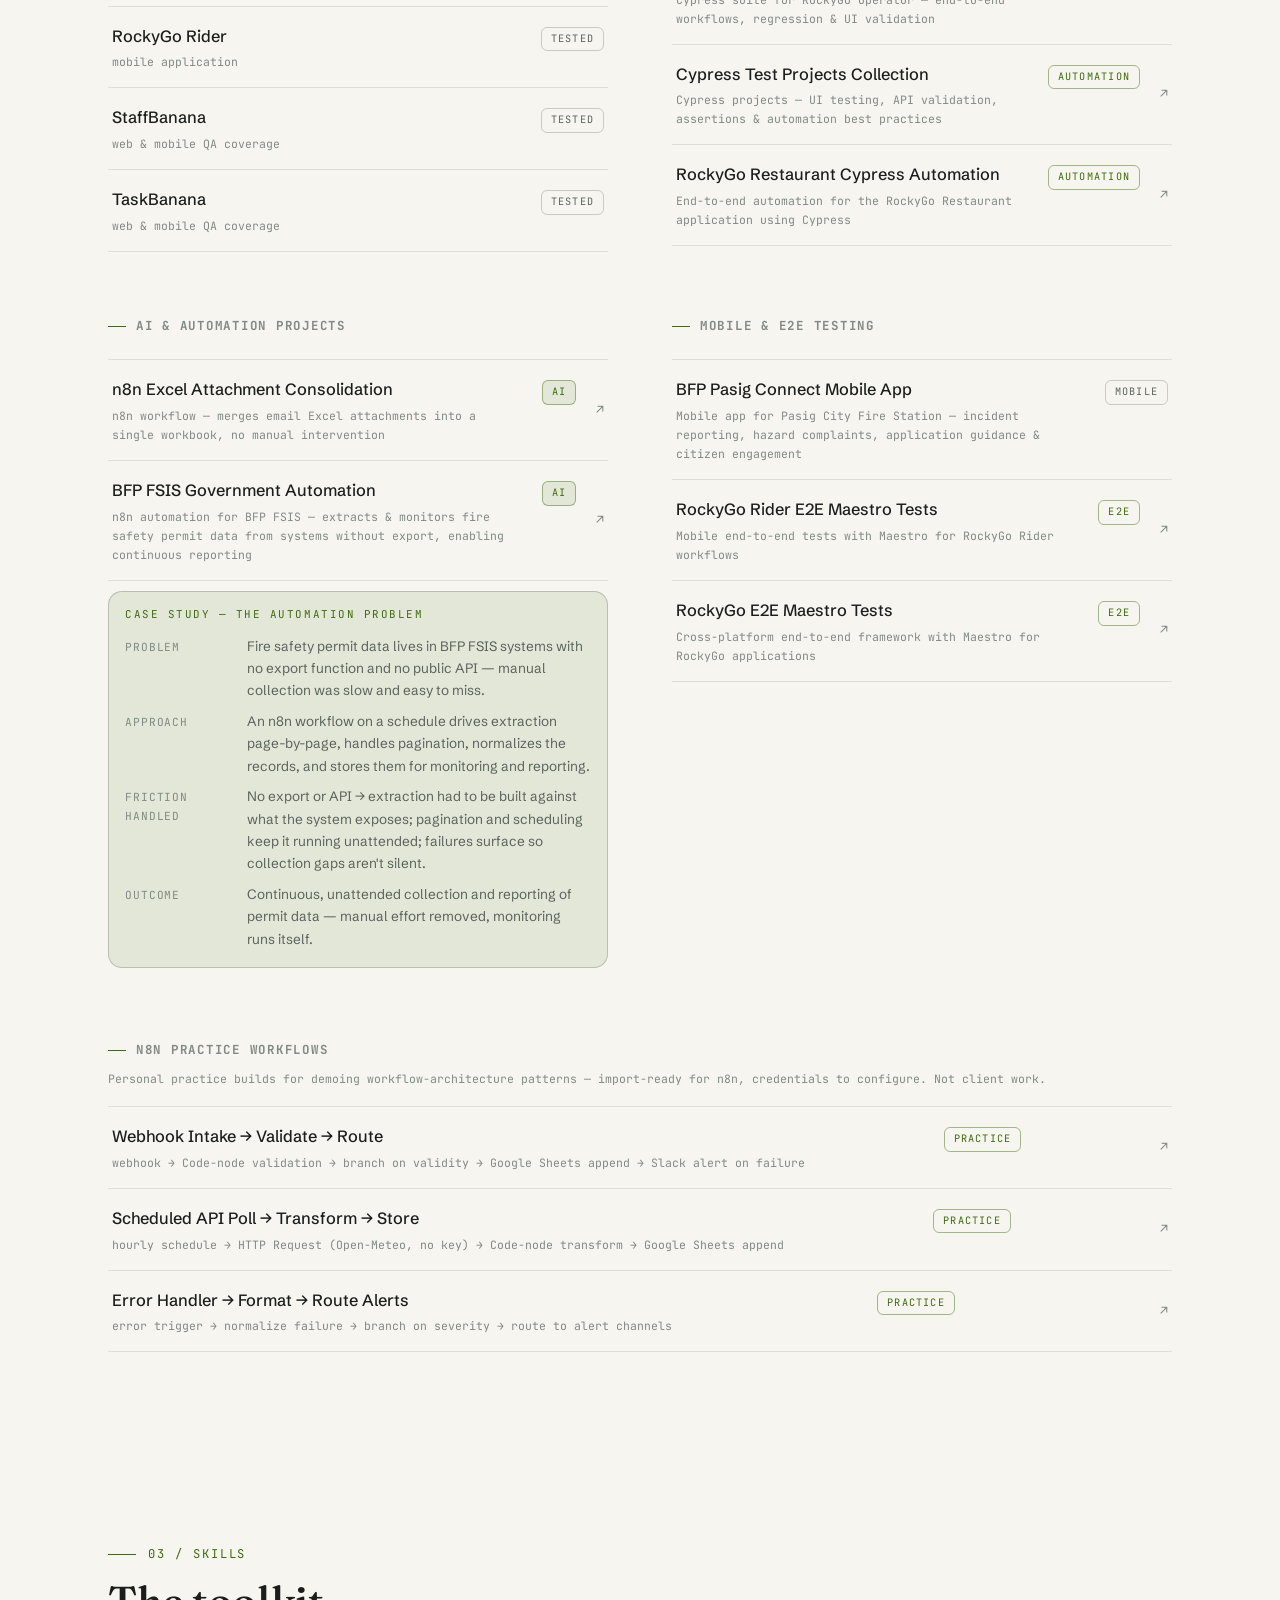
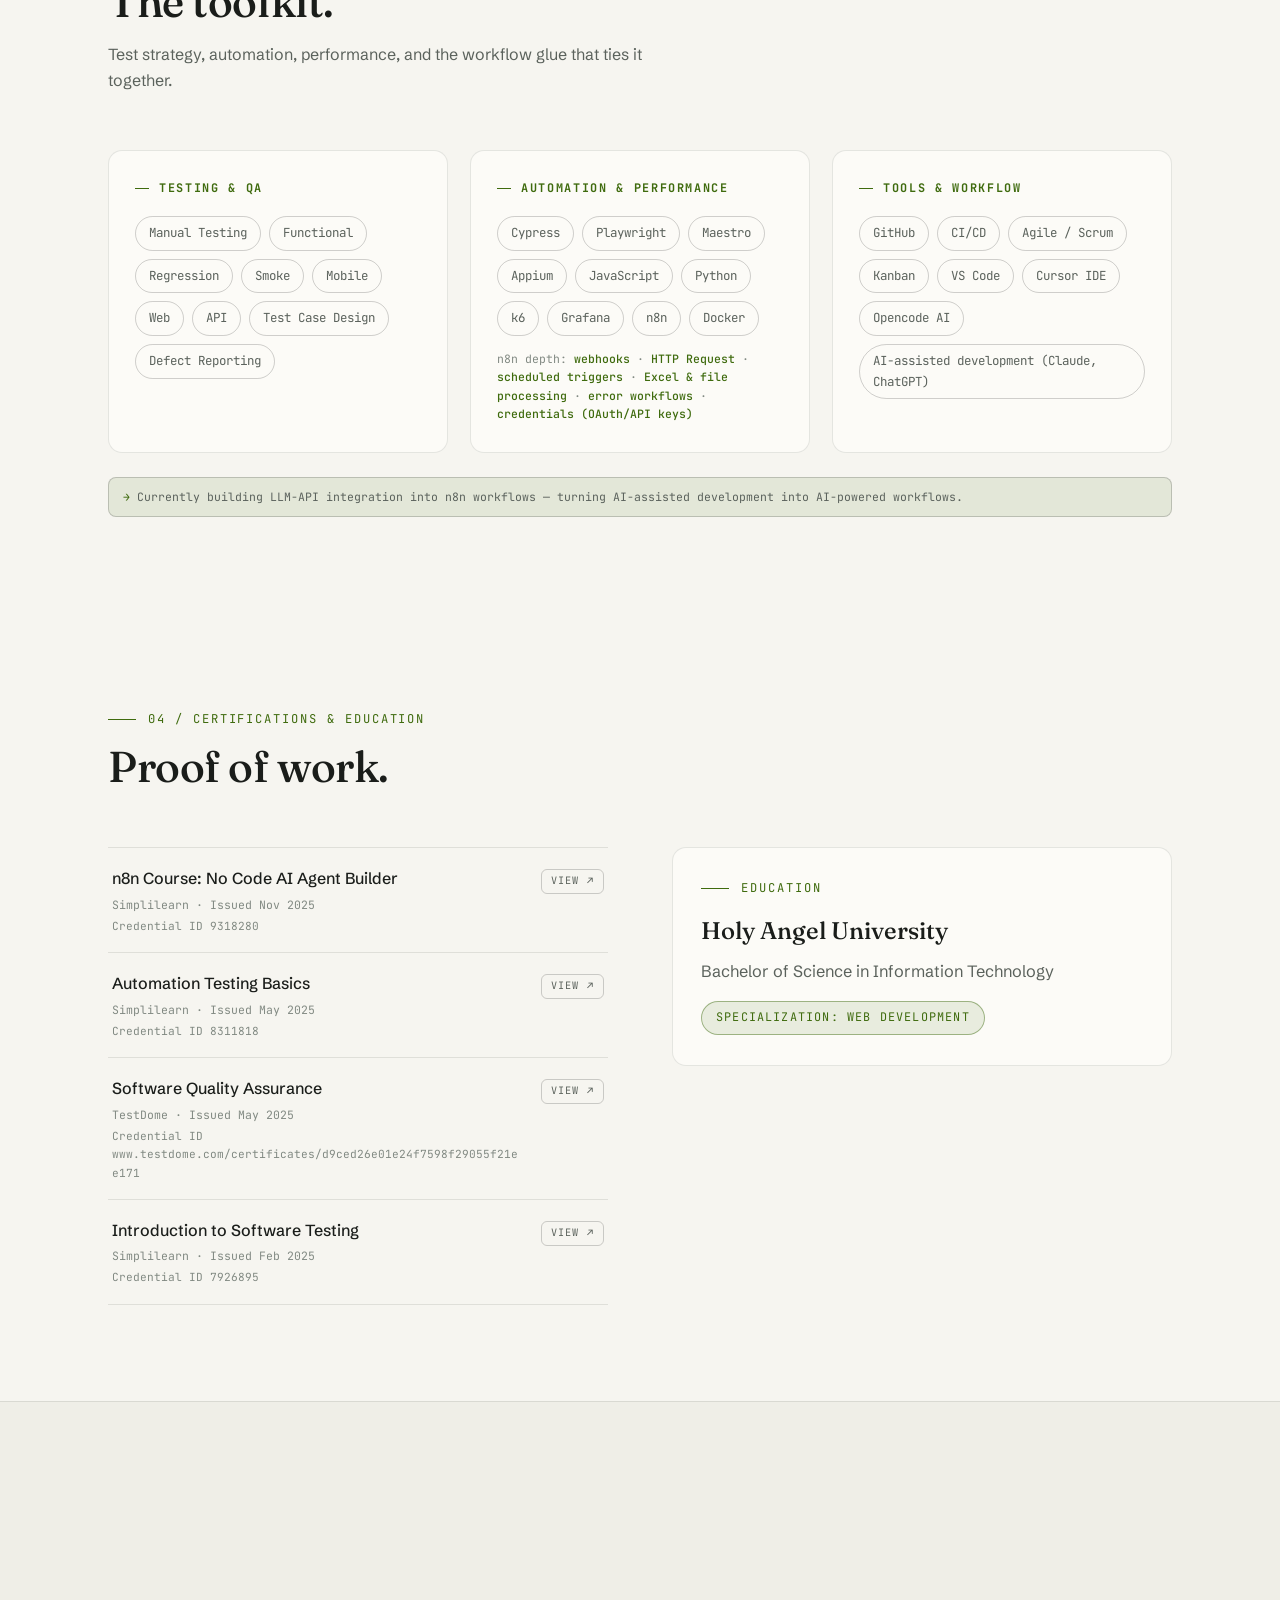
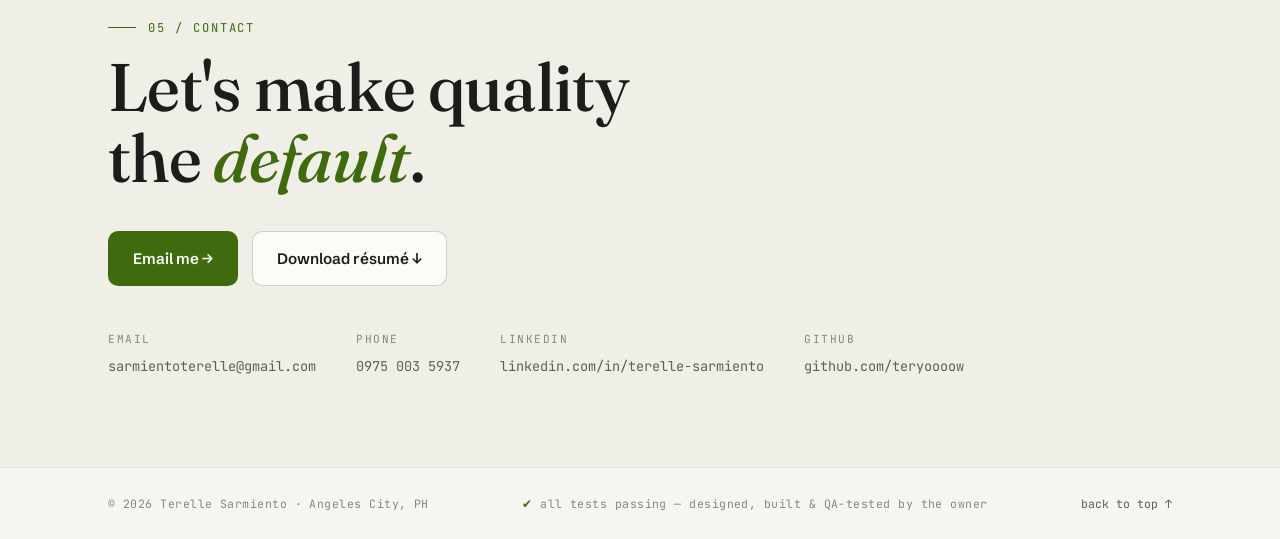
==== commit a5db169f: "Automation pivot: headline, n8n practice workflows, BFP case study, precise n8n skills, AI-assisted " ====
--- a/index.html
+++ b/index.html
@@ -3,8 +3,8 @@
 <head>
 <meta charset="UTF-8">
 <meta name="viewport" content="width=device-width, initial-scale=1.0">
-<title>Terelle Sarmiento — QA Engineer</title>
-<meta name="description" content="Terelle Sarmiento — QA Engineer specializing in mobile & web testing, test automation (Cypress, Appium, Maestro) and performance testing (k6, Grafana).">
+<title>Terelle Sarmiento — Automation Engineer</title>
+<meta name="description" content="Terelle Sarmiento — Automation engineer focused on n8n workflow automation, with a QA foundation in mobile & web testing, test automation (Cypress, Appium, Maestro) and performance testing (k6, Grafana).">
 <link rel="icon" href="data:image/svg+xml,%3Csvg xmlns='http://www.w3.org/2000/svg' viewBox='0 0 32 32'%3E%3Crect width='32' height='32' rx='7' fill='%230A0C0B'/%3E%3Ctext x='16' y='22' font-family='monospace' font-size='16' fill='%23AEE95C' text-anchor='middle'%3ETS%3C/text%3E%3C/svg%3E">
 <link rel="preconnect" href="https://fonts.googleapis.com">
 <link rel="preconnect" href="https://fonts.gstatic.com" crossorigin>
@@ -286,6 +286,14 @@
 .proj-row[href]::after{content:"↗";color:var(--faint);font-size:.85rem;transition:color .18s,transform .18s;align-self:center}
 .proj-row[href]:hover::after{color:var(--accent);transform:translate(2px,-2px)}
 .proj-row[href]:hover .proj-name{color:var(--accent)}
+.practice{margin-top:72px}
+.practice h3{font-family:var(--mono);font-size:.78rem;letter-spacing:.14em;color:var(--faint);text-transform:uppercase;margin-bottom:8px;display:flex;align-items:center;gap:10px}
+.practice h3::before{content:"";width:18px;height:1px;background:var(--accent)}
+.practice-note{font-family:var(--mono);font-size:.72rem;color:var(--faint);margin-bottom:18px}
+.case-study{margin-top:10px;border:1px solid var(--line-2);border-radius:var(--r-md);background:var(--accent-soft);padding:14px 16px 12px}
+.case-study .cs-lbl{font-family:var(--mono);font-size:.68rem;letter-spacing:.14em;text-transform:uppercase;color:var(--accent);display:block;margin-bottom:8px}
+.cs-item{display:grid;grid-template-columns:110px 1fr;gap:12px;font-size:.85rem;color:var(--muted);padding:4px 0;align-items:baseline}
+.cs-item .cs-k{font-family:var(--mono);font-size:.7rem;color:var(--faint);text-transform:uppercase;letter-spacing:.08em}
 .proj-name{font-weight:500;font-size:1.02rem}
 .proj-sub{font-family:var(--mono);font-size:.72rem;color:var(--faint);margin-top:3px;display:block}
 .tag{
@@ -315,6 +323,10 @@
   transition:color .18s,border-color .18s,background .18s;
 }
 .chip:hover{color:var(--accent);border-color:var(--accent);background:var(--accent-soft)}
+.skill-note{font-family:var(--mono);font-size:.72rem;color:var(--faint);line-height:1.6;margin-top:14px}
+.skill-note b{color:var(--accent);font-weight:500}
+.skill-note.next{margin-top:24px;padding:10px 14px;border:1px solid var(--line-2);border-radius:var(--r-sm);background:var(--accent-soft);color:var(--muted)}
+.skill-note.next::before{content:"→ ";color:var(--accent)}
 
 /* ============ Certs + Education ============ */
 .two-col{display:grid;grid-template-columns:1fr 1fr;gap:64px;align-items:start}
@@ -419,14 +431,15 @@
 <header class="hero">
   <div class="container hero-grid">
     <div>
-      <p class="kicker">Automation - QA Engineer — Mobile &amp; Web</p>
+      <p class="kicker">Automation Engineer — n8n Workflows &amp; Process Automation</p>
       <h1 class="display">Terelle<br>Sarmiento<span class="dot">.</span></h1>
-      <p class="role-line">Test Automation <b>·</b> Performance testing <b>·</b> Mobile &amp; Web QA <b>·</b> AI Automation</p>
+      <p class="role-line">n8n Workflows &amp; Process Automation <b>·</b> Test Automation <b>·</b> Mobile &amp; Web QA <b>·</b> AI Automation</p>
       <p class="hero-summary">
-        QA engineer with hands-on experience testing mobile and web applications — including
-        RFID-integrated systems — and practical depth in test automation (Cypress, Appium, Maestro),
-        workflow automation (n8n, Docker), and server performance validation (k6, Grafana). I design
-        test cases, hunt defects, and build tooling that makes quality the default, not the exception.
+        Automation engineer focused on n8n workflows and process automation, with a QA foundation
+        testing mobile and web applications — including RFID-integrated systems. Practical depth in
+        workflow automation (n8n, Docker), test automation (Cypress, Appium, Maestro), and server
+        performance validation (k6, Grafana). I build automation that removes repetitive work — then
+        hunt the defects left behind.
       </p>
       <div class="cta-row">
         <a class="btn btn-primary" href="Terelle_Sarmiento_Resume_2026.pdf" download>Download résumé ↓</a>
@@ -600,6 +613,13 @@
         <div class="proj-list">
           <a class="proj-row" href="https://github.com/teryoooow/n8n-automation-merge-excel-attachments" target="_blank" rel="noopener"><div><span class="proj-name">n8n Excel Attachment Consolidation</span><span class="proj-sub">n8n workflow — merges email Excel attachments into a single workbook, no manual intervention</span></div><span class="tag ai">AI</span></a>
           <a class="proj-row" href="https://gitfront.io/r/terelle05/q5fdhUcWPiiA/n8n-bfp-fsis-government-automation/" target="_blank" rel="noopener"><div><span class="proj-name">BFP FSIS Government Automation</span><span class="proj-sub">n8n automation for BFP FSIS — extracts &amp; monitors fire safety permit data from systems without export, enabling continuous reporting</span></div><span class="tag ai">AI</span></a>
+          <div class="case-study">
+            <span class="cs-lbl">Case study — the automation problem</span>
+            <div class="cs-item"><span class="cs-k">Problem</span><span>Fire safety permit data lives in BFP FSIS systems with no export function and no public API — manual collection was slow and easy to miss.</span></div>
+            <div class="cs-item"><span class="cs-k">Approach</span><span>An n8n workflow on a schedule drives extraction page-by-page, handles pagination, normalizes the records, and stores them for monitoring and reporting.</span></div>
+            <div class="cs-item"><span class="cs-k">Friction handled</span><span>No export or API → extraction had to be built against what the system exposes; pagination and scheduling keep it running unattended; failures surface so collection gaps aren't silent.</span></div>
+            <div class="cs-item"><span class="cs-k">Outcome</span><span>Continuous, unattended collection and reporting of permit data — manual effort removed, monitoring runs itself.</span></div>
+          </div>
         </div>
       </div>
       <div class="proj-col reveal">
@@ -609,6 +629,15 @@
           <a class="proj-row" href="https://github.com/teryoooow/rockygo-rider-e2e-maestro" target="_blank" rel="noopener"><div><span class="proj-name">RockyGo Rider E2E Maestro Tests</span><span class="proj-sub">Mobile end-to-end tests with Maestro for RockyGo Rider workflows</span></div><span class="tag auto">e2e</span></a>
           <a class="proj-row" href="https://github.com/teryoooow/rockygo-e2e-maestro" target="_blank" rel="noopener"><div><span class="proj-name">RockyGo E2E Maestro Tests</span><span class="proj-sub">Cross-platform end-to-end framework with Maestro for RockyGo applications</span></div><span class="tag auto">e2e</span></a>
         </div>
+      </div>
+    </div>
+    <div class="practice reveal">
+      <h3>n8n Practice Workflows</h3>
+      <p class="practice-note">Personal practice builds for demoing workflow-architecture patterns — import-ready for n8n, credentials to configure. Not client work.</p>
+      <div class="proj-list">
+        <a class="proj-row" href="workflows/webhook-intake.json" target="_blank" rel="noopener"><div><span class="proj-name">Webhook Intake → Validate → Route</span><span class="proj-sub">webhook → Code-node validation → branch on validity → Google Sheets append → Slack alert on failure</span></div><span class="tag auto">practice</span></a>
+        <a class="proj-row" href="workflows/scheduled-api-to-sheet.json" target="_blank" rel="noopener"><div><span class="proj-name">Scheduled API Poll → Transform → Store</span><span class="proj-sub">hourly schedule → HTTP Request (Open-Meteo, no key) → Code-node transform → Google Sheets append</span></div><span class="tag auto">practice</span></a>
+        <a class="proj-row" href="workflows/error-handler.json" target="_blank" rel="noopener"><div><span class="proj-name">Error Handler → Format → Route Alerts</span><span class="proj-sub">error trigger → normalize failure → branch on severity → route to alert channels</span></div><span class="tag auto">practice</span></a>
       </div>
     </div>
   </div>
@@ -637,15 +666,17 @@
           <span class="chip">Cypress</span><span class="chip">Playwright</span><span class="chip">Maestro</span><span class="chip">Appium</span>
           <span class="chip">JavaScript</span><span class="chip">Python</span><span class="chip">k6</span><span class="chip">Grafana</span><span class="chip">n8n</span><span class="chip">Docker</span>
         </div>
+        <p class="skill-note">n8n depth: <b>webhooks</b> · <b>HTTP Request</b> · <b>scheduled triggers</b> · <b>Excel &amp; file processing</b> · <b>error workflows</b> · <b>credentials (OAuth/API keys)</b></p>
       </div>
       <div class="skill-card reveal">
         <h3>Tools &amp; Workflow</h3>
         <div class="chips">
           <span class="chip">GitHub</span><span class="chip">CI/CD</span><span class="chip">Agile / Scrum</span><span class="chip">Kanban</span>
-          <span class="chip">VS Code</span><span class="chip">Cursor IDE</span><span class="chip">Opencode AI</span><span class="chip">Hermes</span><span class="chip">DeepSeek</span><span class="chip">Gemini</span><span class="chip">Claude</span><span class="chip">ChatGPT</span>
-        </div>
-      </div>
-    </div>
+          <span class="chip">VS Code</span><span class="chip">Cursor IDE</span><span class="chip">Opencode AI</span><span class="chip">AI-assisted development (Claude, ChatGPT)</span>
+        </div>
+      </div>
+    </div>
+    <p class="skill-note next">Currently building LLM-API integration into n8n workflows — turning AI-assisted development into AI-powered workflows.</p>
   </div>
 </section>
 
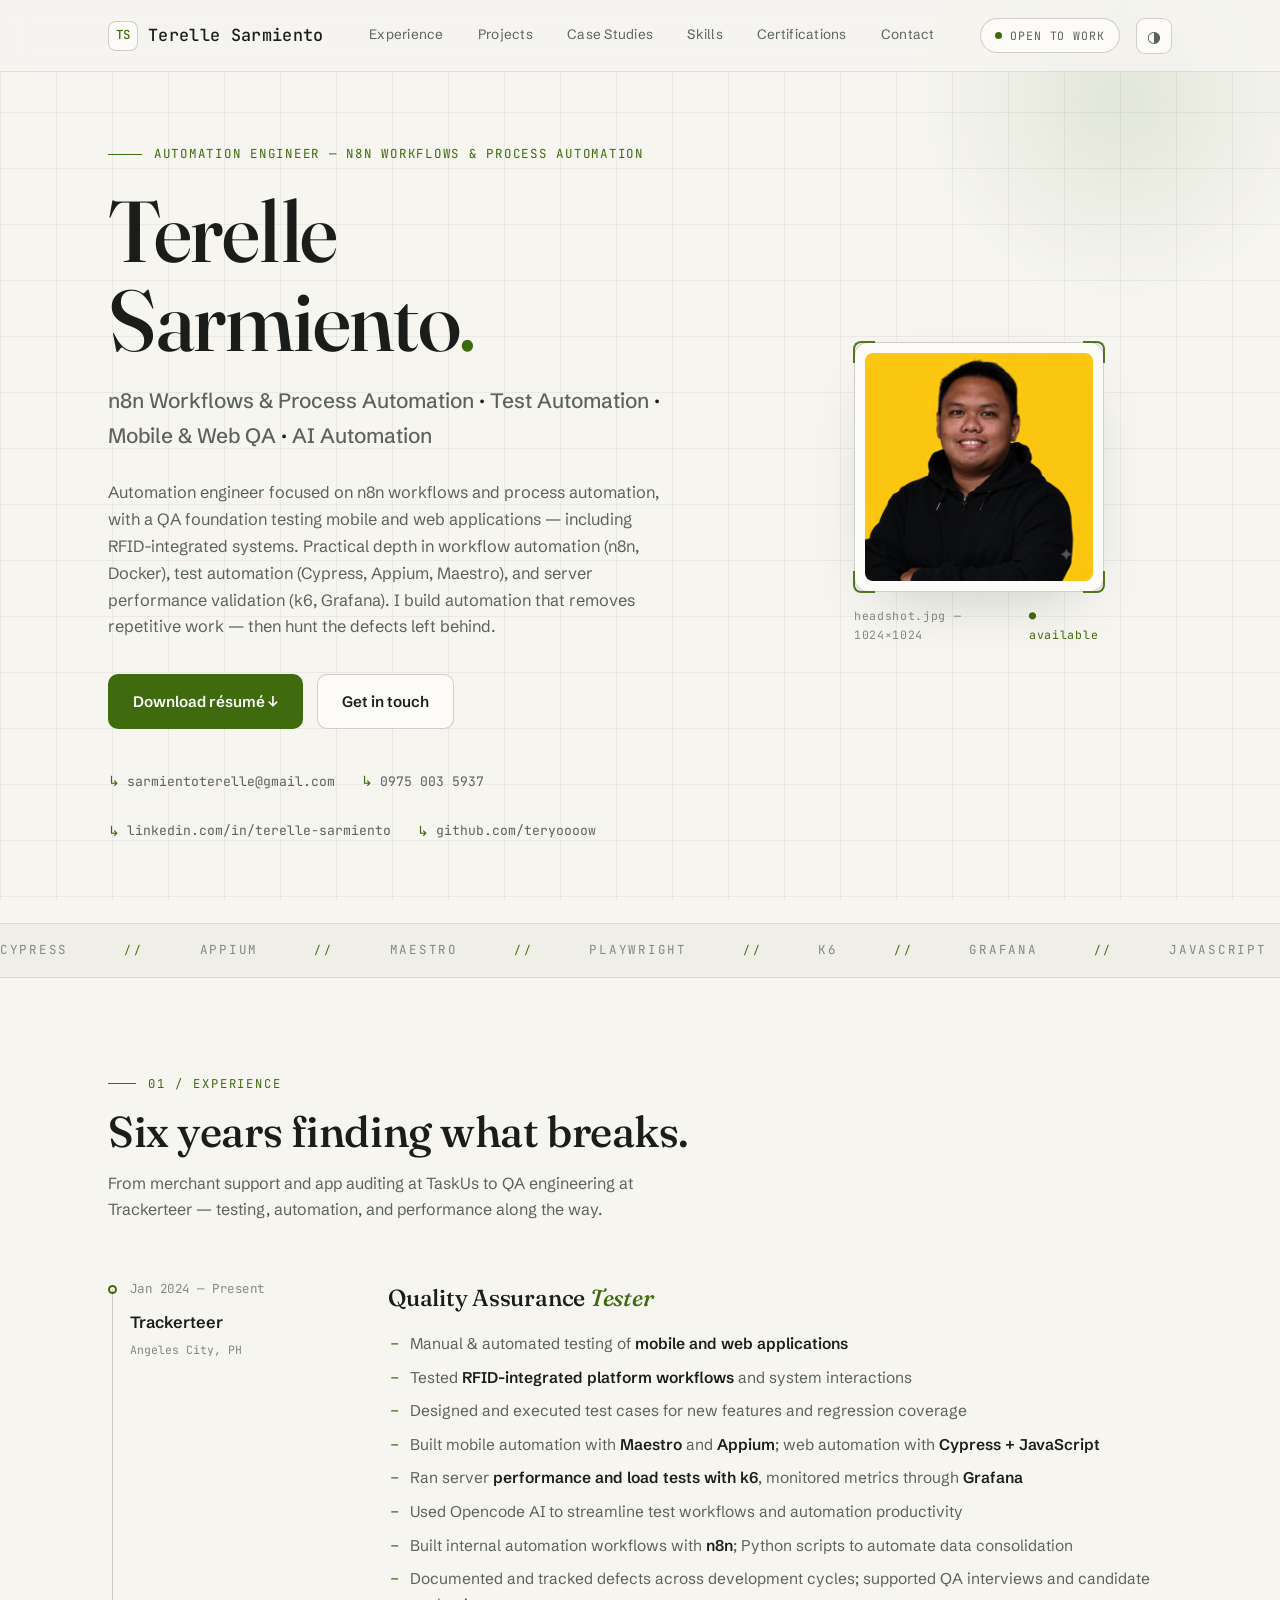
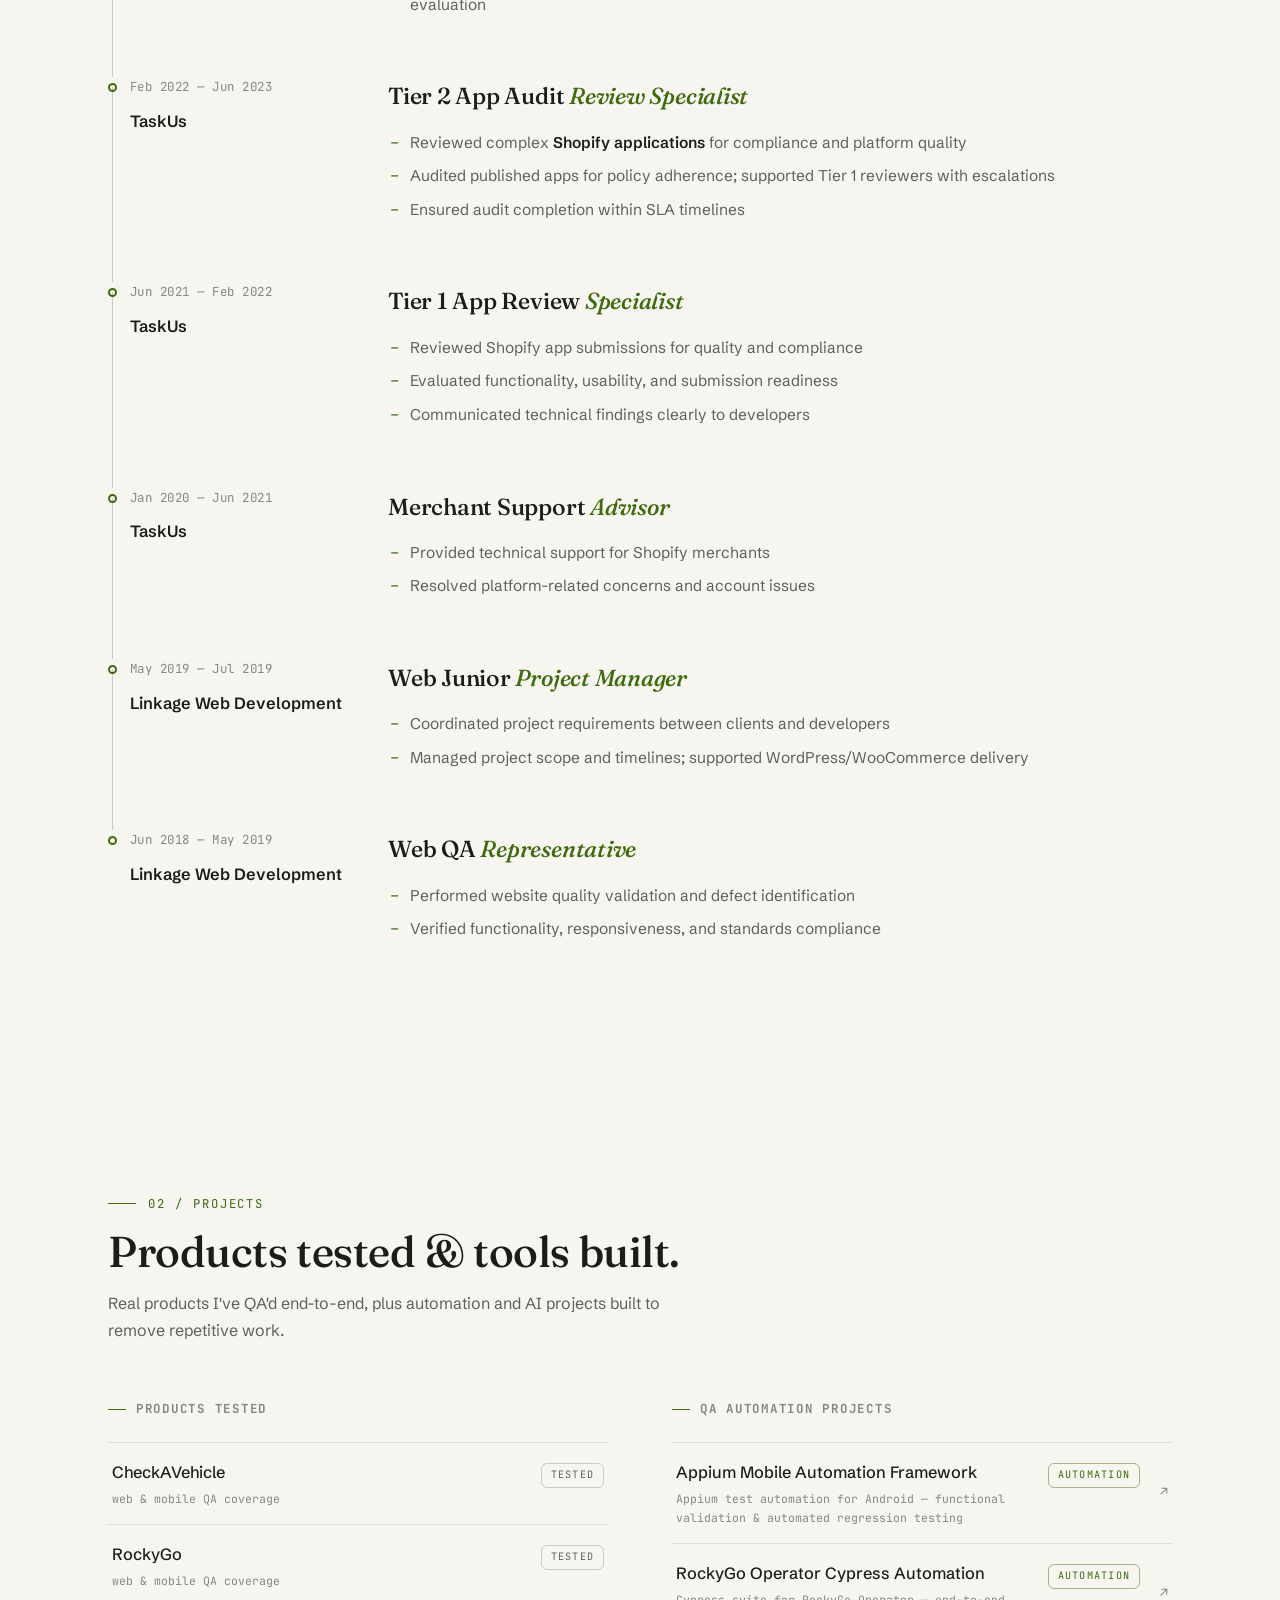
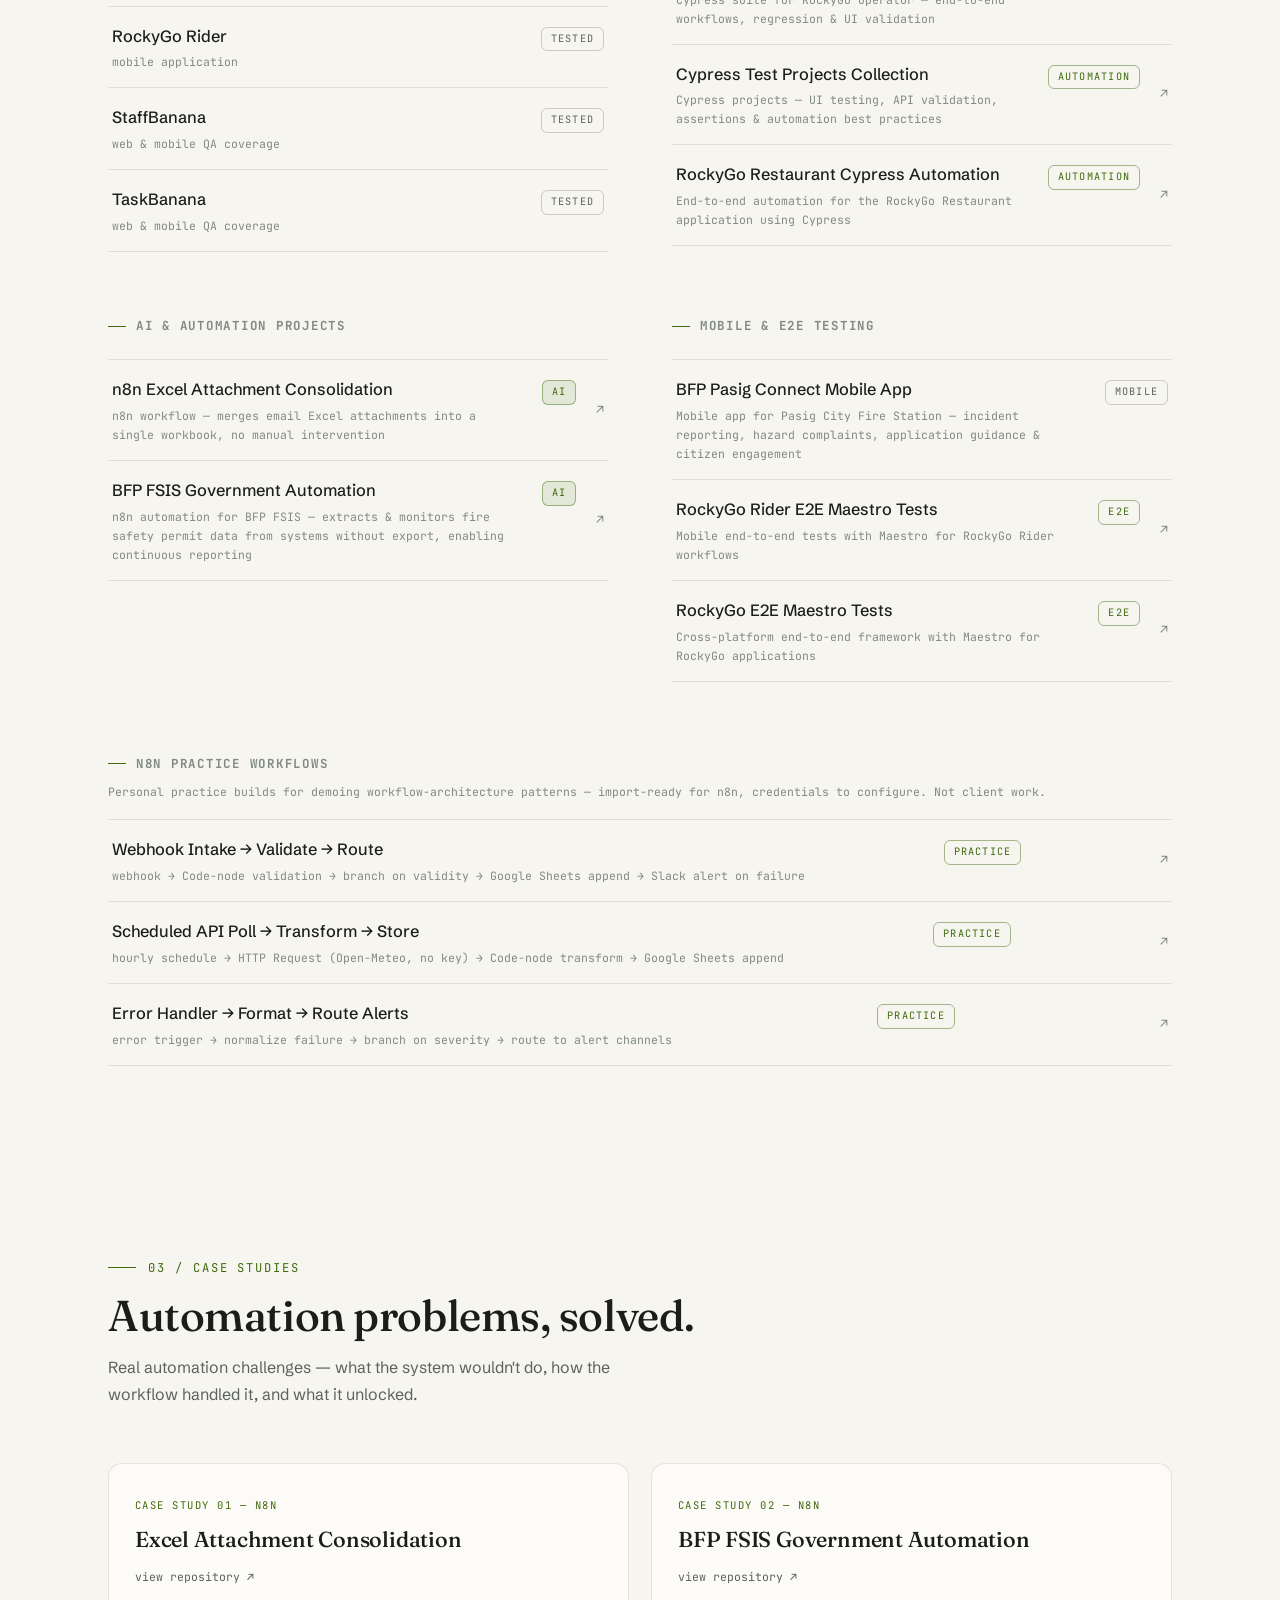
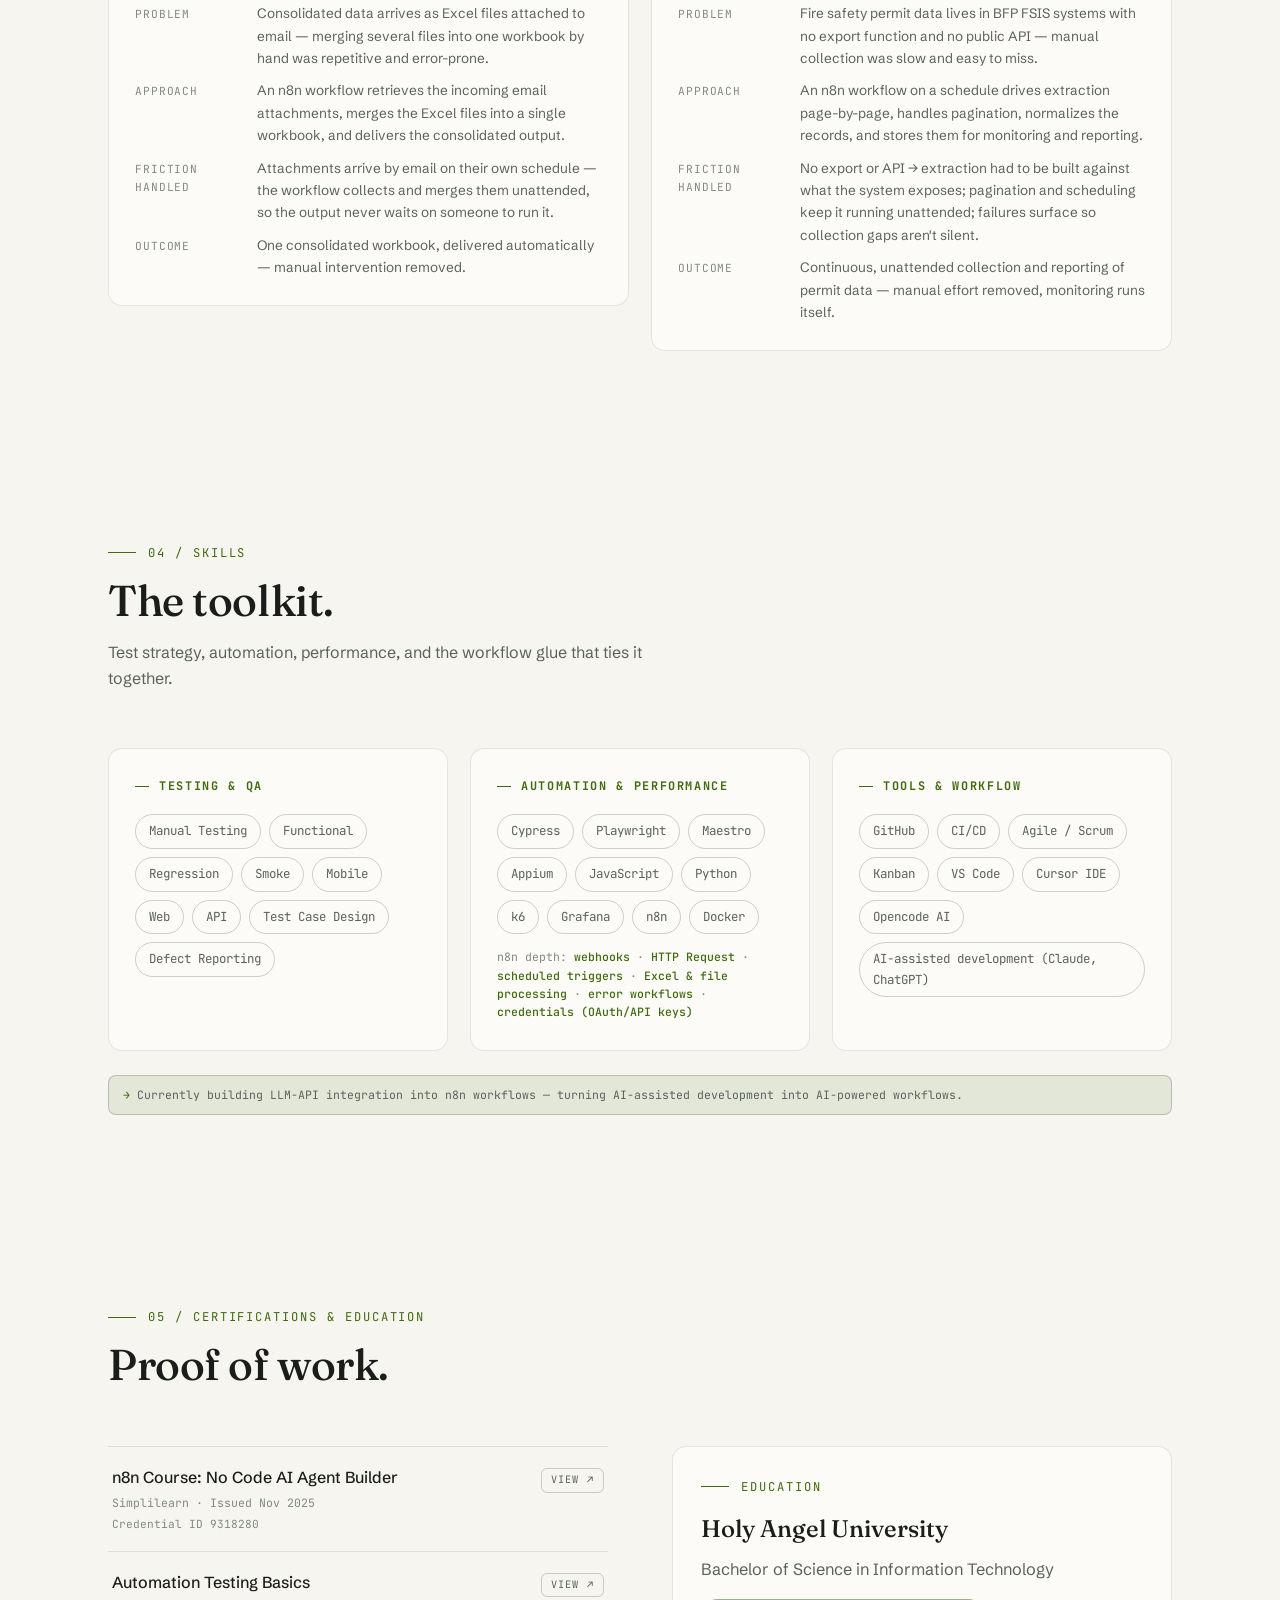
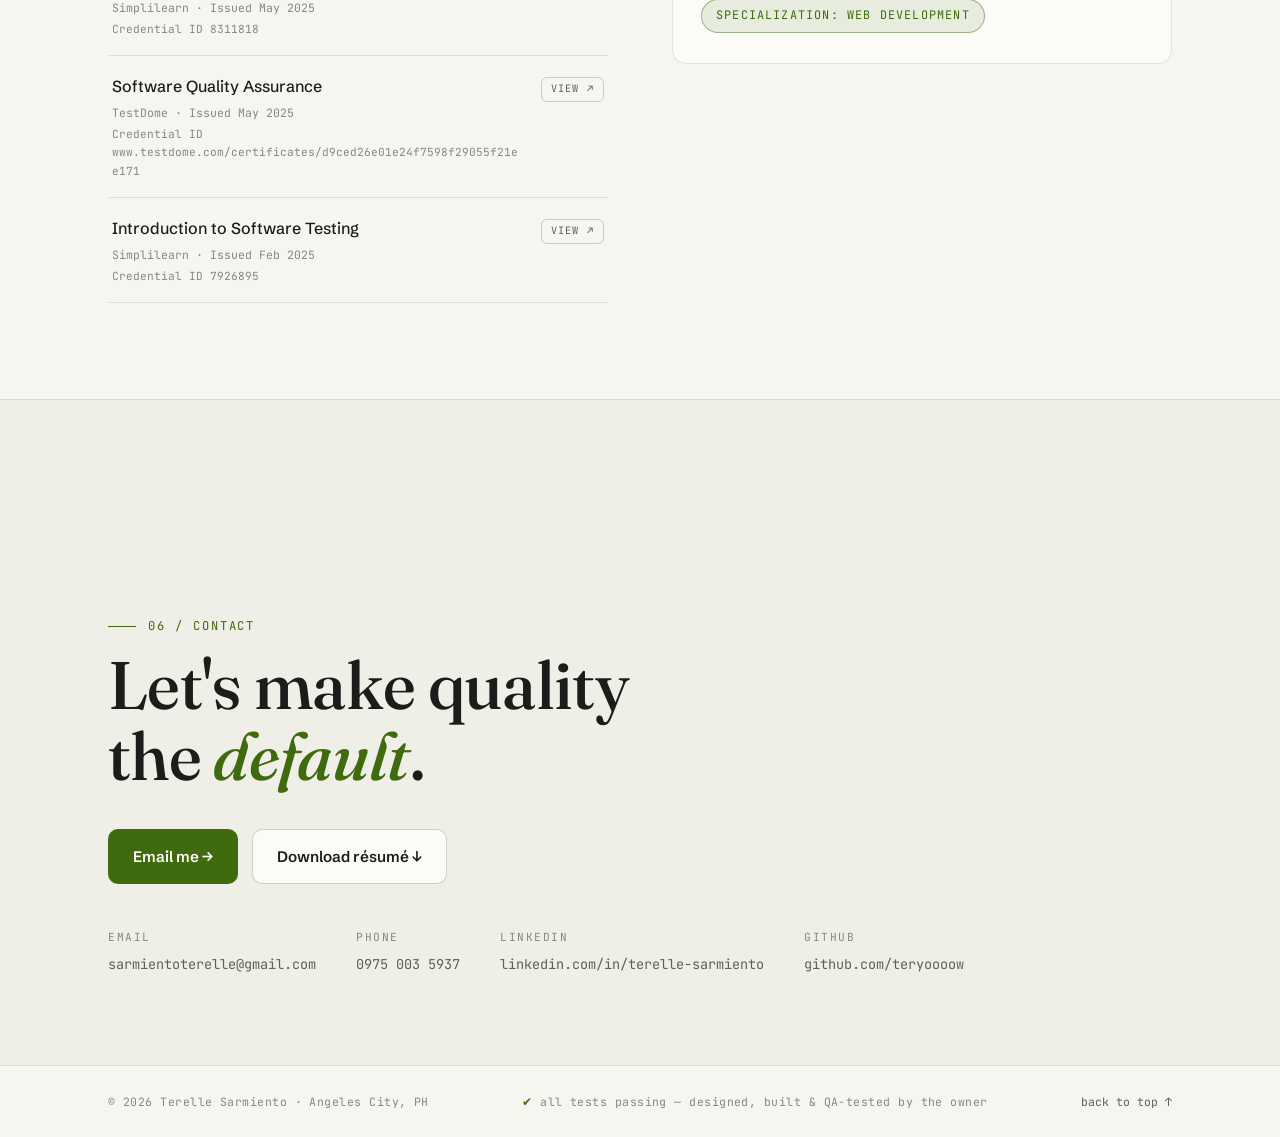
==== commit e0167aaa: "Add Case Studies section (Excel consolidation + BFP FSIS cards); renumber sections; nav link" ====
--- a/index.html
+++ b/index.html
@@ -290,10 +290,16 @@
 .practice h3{font-family:var(--mono);font-size:.78rem;letter-spacing:.14em;color:var(--faint);text-transform:uppercase;margin-bottom:8px;display:flex;align-items:center;gap:10px}
 .practice h3::before{content:"";width:18px;height:1px;background:var(--accent)}
 .practice-note{font-family:var(--mono);font-size:.72rem;color:var(--faint);margin-bottom:18px}
-.case-study{margin-top:10px;border:1px solid var(--line-2);border-radius:var(--r-md);background:var(--accent-soft);padding:14px 16px 12px}
-.case-study .cs-lbl{font-family:var(--mono);font-size:.68rem;letter-spacing:.14em;text-transform:uppercase;color:var(--accent);display:block;margin-bottom:8px}
-.cs-item{display:grid;grid-template-columns:110px 1fr;gap:12px;font-size:.85rem;color:var(--muted);padding:4px 0;align-items:baseline}
+.cs-grid{display:grid;grid-template-columns:1fr 1fr;gap:22px;align-items:start}
+.case-card{background:var(--surface);border:1px solid var(--line);border-radius:var(--r-md);padding:26px 26px 20px;transition:border-color .2s,transform .2s}
+.case-card:hover{border-color:var(--line-2);transform:translateY(-2px)}
+.cc-tag{font-family:var(--mono);font-size:.66rem;letter-spacing:.14em;text-transform:uppercase;color:var(--accent)}
+.cc-head h3{font-family:var(--serif);font-weight:500;font-size:1.35rem;margin:6px 0 4px;letter-spacing:-.01em}
+.cc-link{font-family:var(--mono);font-size:.72rem;color:var(--muted);display:inline-block;margin-bottom:12px}
+.cc-link:hover{color:var(--accent)}
+.cs-item{display:grid;grid-template-columns:110px 1fr;gap:12px;font-size:.85rem;color:var(--muted);padding:5px 0;align-items:baseline}
 .cs-item .cs-k{font-family:var(--mono);font-size:.7rem;color:var(--faint);text-transform:uppercase;letter-spacing:.08em}
+@media (max-width:960px){.cs-grid{grid-template-columns:1fr}}
 .proj-name{font-weight:500;font-size:1.02rem}
 .proj-sub{font-family:var(--mono);font-size:.72rem;color:var(--faint);margin-top:3px;display:block}
 .tag{
@@ -407,6 +413,7 @@
     <div class="nav-links">
       <a href="#experience">Experience</a>
       <a href="#projects">Projects</a>
+      <a href="#case-studies">Case Studies</a>
       <a href="#skills">Skills</a>
       <a href="#certifications">Certifications</a>
       <a href="#contact">Contact</a>
@@ -421,6 +428,7 @@
 <div class="mobile-menu" id="mobileMenu">
   <a href="#experience">Experience</a>
   <a href="#projects">Projects</a>
+  <a href="#case-studies">Case Studies</a>
   <a href="#skills">Skills</a>
   <a href="#certifications">Certifications</a>
   <a href="#contact">Contact</a>
@@ -613,13 +621,6 @@
         <div class="proj-list">
           <a class="proj-row" href="https://github.com/teryoooow/n8n-automation-merge-excel-attachments" target="_blank" rel="noopener"><div><span class="proj-name">n8n Excel Attachment Consolidation</span><span class="proj-sub">n8n workflow — merges email Excel attachments into a single workbook, no manual intervention</span></div><span class="tag ai">AI</span></a>
           <a class="proj-row" href="https://gitfront.io/r/terelle05/q5fdhUcWPiiA/n8n-bfp-fsis-government-automation/" target="_blank" rel="noopener"><div><span class="proj-name">BFP FSIS Government Automation</span><span class="proj-sub">n8n automation for BFP FSIS — extracts &amp; monitors fire safety permit data from systems without export, enabling continuous reporting</span></div><span class="tag ai">AI</span></a>
-          <div class="case-study">
-            <span class="cs-lbl">Case study — the automation problem</span>
-            <div class="cs-item"><span class="cs-k">Problem</span><span>Fire safety permit data lives in BFP FSIS systems with no export function and no public API — manual collection was slow and easy to miss.</span></div>
-            <div class="cs-item"><span class="cs-k">Approach</span><span>An n8n workflow on a schedule drives extraction page-by-page, handles pagination, normalizes the records, and stores them for monitoring and reporting.</span></div>
-            <div class="cs-item"><span class="cs-k">Friction handled</span><span>No export or API → extraction had to be built against what the system exposes; pagination and scheduling keep it running unattended; failures surface so collection gaps aren't silent.</span></div>
-            <div class="cs-item"><span class="cs-k">Outcome</span><span>Continuous, unattended collection and reporting of permit data — manual effort removed, monitoring runs itself.</span></div>
-          </div>
         </div>
       </div>
       <div class="proj-col reveal">
@@ -643,11 +644,50 @@
   </div>
 </section>
 
+<!-- ============ CASE STUDIES ============ -->
+<section id="case-studies">
+  <div class="container">
+    <div class="sec-head reveal">
+      <p class="sec-no">03 / Case Studies</p>
+      <h2 class="title">Automation problems, solved.</h2>
+      <p class="sec-sub">Real automation challenges — what the system wouldn't do, how the workflow handled it, and what it unlocked.</p>
+    </div>
+    <div class="cs-grid">
+      <article class="case-card reveal">
+        <div class="cc-head">
+          <span class="cc-tag">Case Study 01 — n8n</span>
+          <h3>Excel Attachment Consolidation</h3>
+          <a class="cc-link" href="https://github.com/teryoooow/n8n-automation-merge-excel-attachments" target="_blank" rel="noopener">view repository ↗</a>
+        </div>
+        <div class="cc-body">
+          <div class="cs-item"><span class="cs-k">Problem</span><span>Consolidated data arrives as Excel files attached to email — merging several files into one workbook by hand was repetitive and error-prone.</span></div>
+          <div class="cs-item"><span class="cs-k">Approach</span><span>An n8n workflow retrieves the incoming email attachments, merges the Excel files into a single workbook, and delivers the consolidated output.</span></div>
+          <div class="cs-item"><span class="cs-k">Friction handled</span><span>Attachments arrive by email on their own schedule — the workflow collects and merges them unattended, so the output never waits on someone to run it.</span></div>
+          <div class="cs-item"><span class="cs-k">Outcome</span><span>One consolidated workbook, delivered automatically — manual intervention removed.</span></div>
+        </div>
+      </article>
+      <article class="case-card reveal">
+        <div class="cc-head">
+          <span class="cc-tag">Case Study 02 — n8n</span>
+          <h3>BFP FSIS Government Automation</h3>
+          <a class="cc-link" href="https://gitfront.io/r/terelle05/q5fdhUcWPiiA/n8n-bfp-fsis-government-automation/" target="_blank" rel="noopener">view repository ↗</a>
+        </div>
+        <div class="cc-body">
+          <div class="cs-item"><span class="cs-k">Problem</span><span>Fire safety permit data lives in BFP FSIS systems with no export function and no public API — manual collection was slow and easy to miss.</span></div>
+          <div class="cs-item"><span class="cs-k">Approach</span><span>An n8n workflow on a schedule drives extraction page-by-page, handles pagination, normalizes the records, and stores them for monitoring and reporting.</span></div>
+          <div class="cs-item"><span class="cs-k">Friction handled</span><span>No export or API → extraction had to be built against what the system exposes; pagination and scheduling keep it running unattended; failures surface so collection gaps aren't silent.</span></div>
+          <div class="cs-item"><span class="cs-k">Outcome</span><span>Continuous, unattended collection and reporting of permit data — manual effort removed, monitoring runs itself.</span></div>
+        </div>
+      </article>
+    </div>
+  </div>
+</section>
+
 <!-- ============ SKILLS ============ -->
 <section id="skills">
   <div class="container">
     <div class="sec-head reveal">
-      <p class="sec-no">03 / Skills</p>
+      <p class="sec-no">04 / Skills</p>
       <h2 class="title">The toolkit.</h2>
       <p class="sec-sub">Test strategy, automation, performance, and the workflow glue that ties it together.</p>
     </div>
@@ -684,7 +724,7 @@
 <section id="certifications">
   <div class="container">
     <div class="sec-head reveal">
-      <p class="sec-no">04 / Certifications &amp; Education</p>
+      <p class="sec-no">05 / Certifications &amp; Education</p>
       <h2 class="title">Proof of work.</h2>
     </div>
     <div class="two-col">
@@ -708,7 +748,7 @@
 <section class="contact" id="contact">
   <div class="container contact-inner">
     <div class="reveal">
-      <p class="sec-no">05 / Contact</p>
+      <p class="sec-no">06 / Contact</p>
       <h2 class="title">Let's make quality<br>the <em>default</em>.</h2>
       <div class="contact-actions">
         <a class="btn btn-primary" href="mailto:sarmientoterelle@gmail.com">Email me →</a>
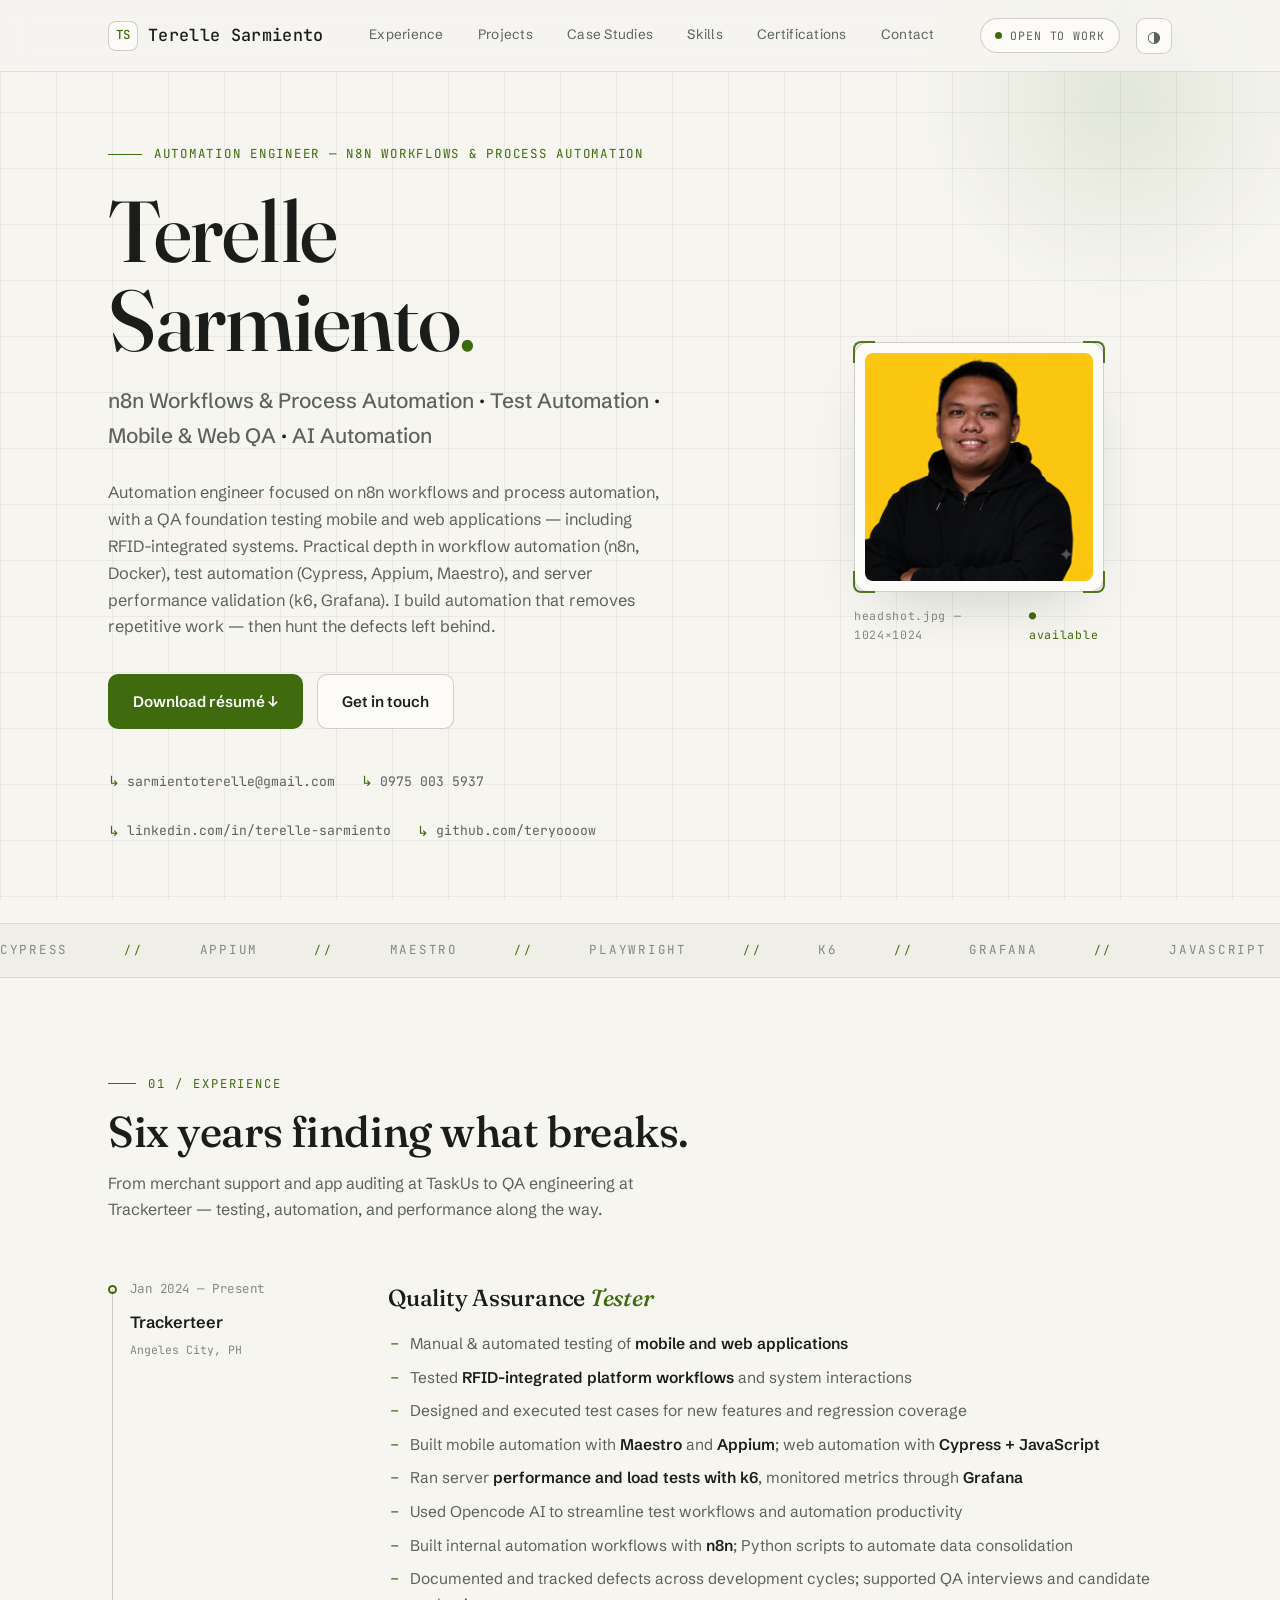
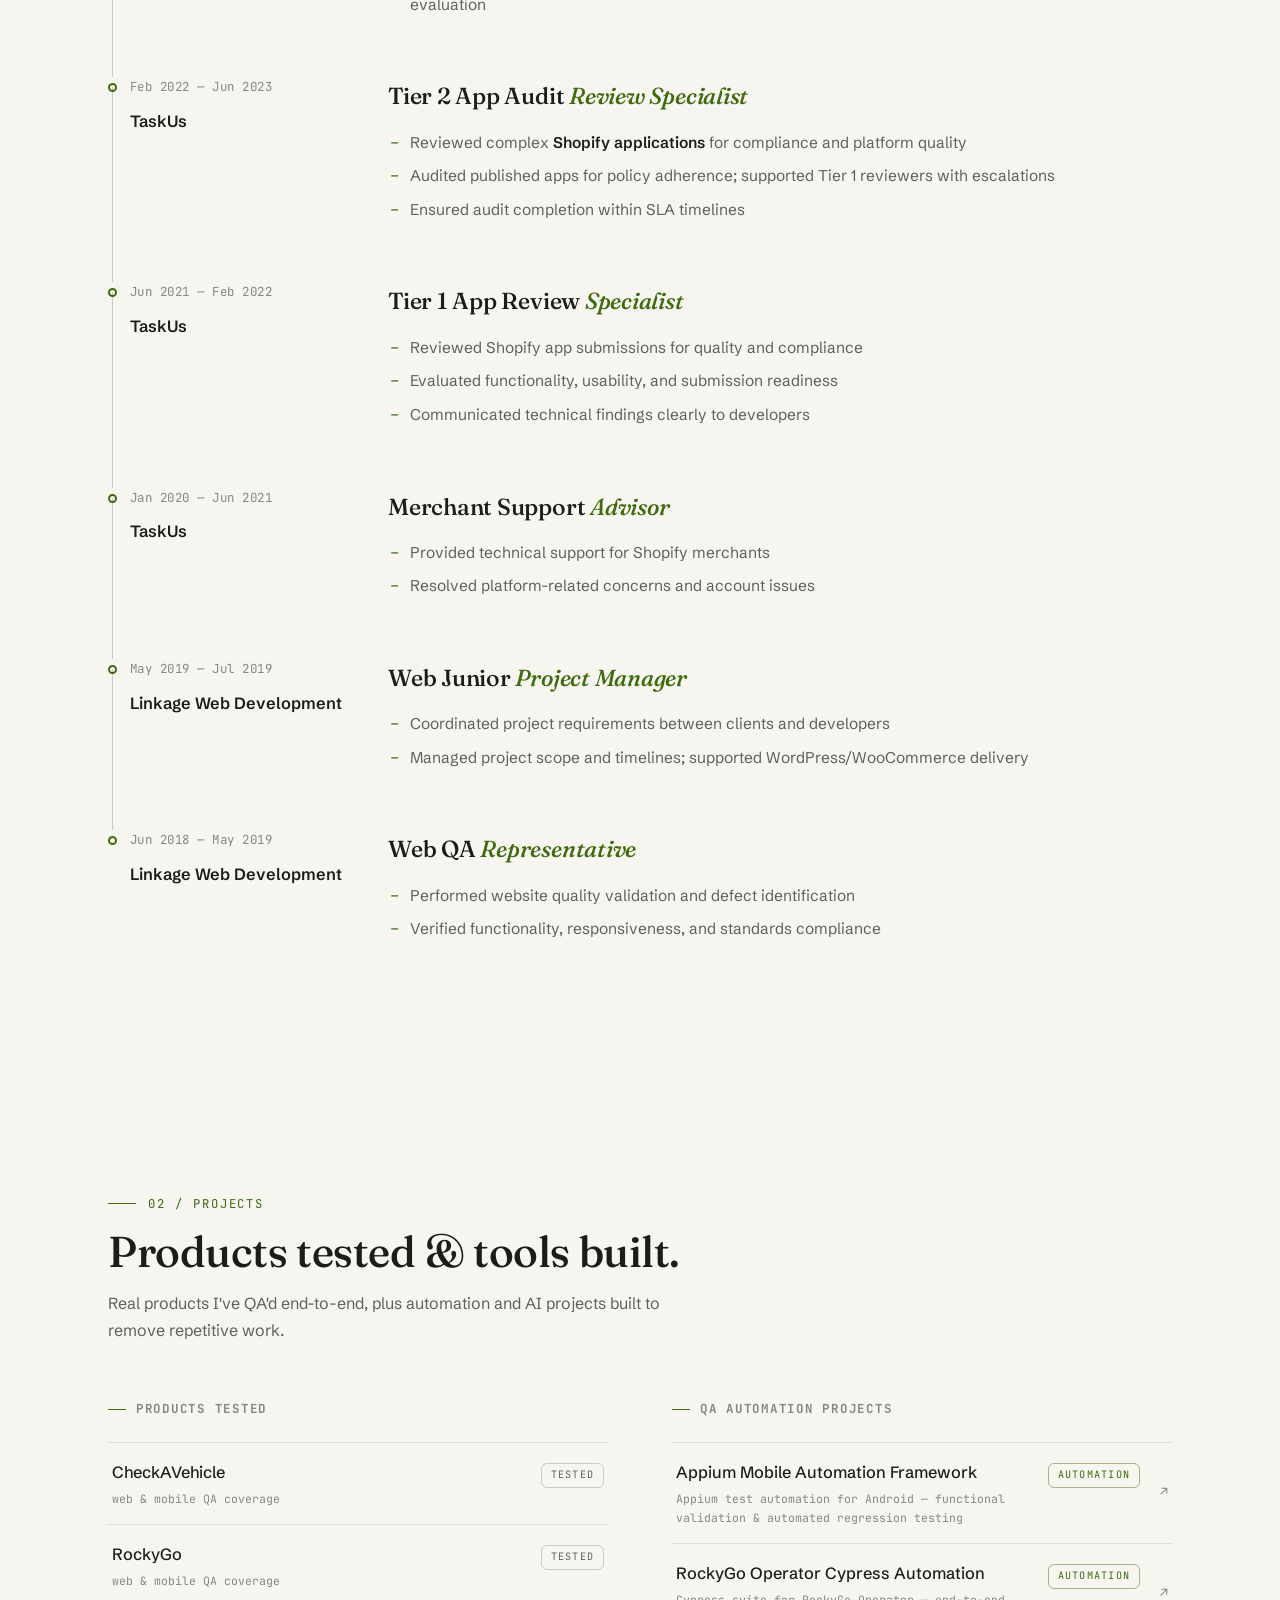
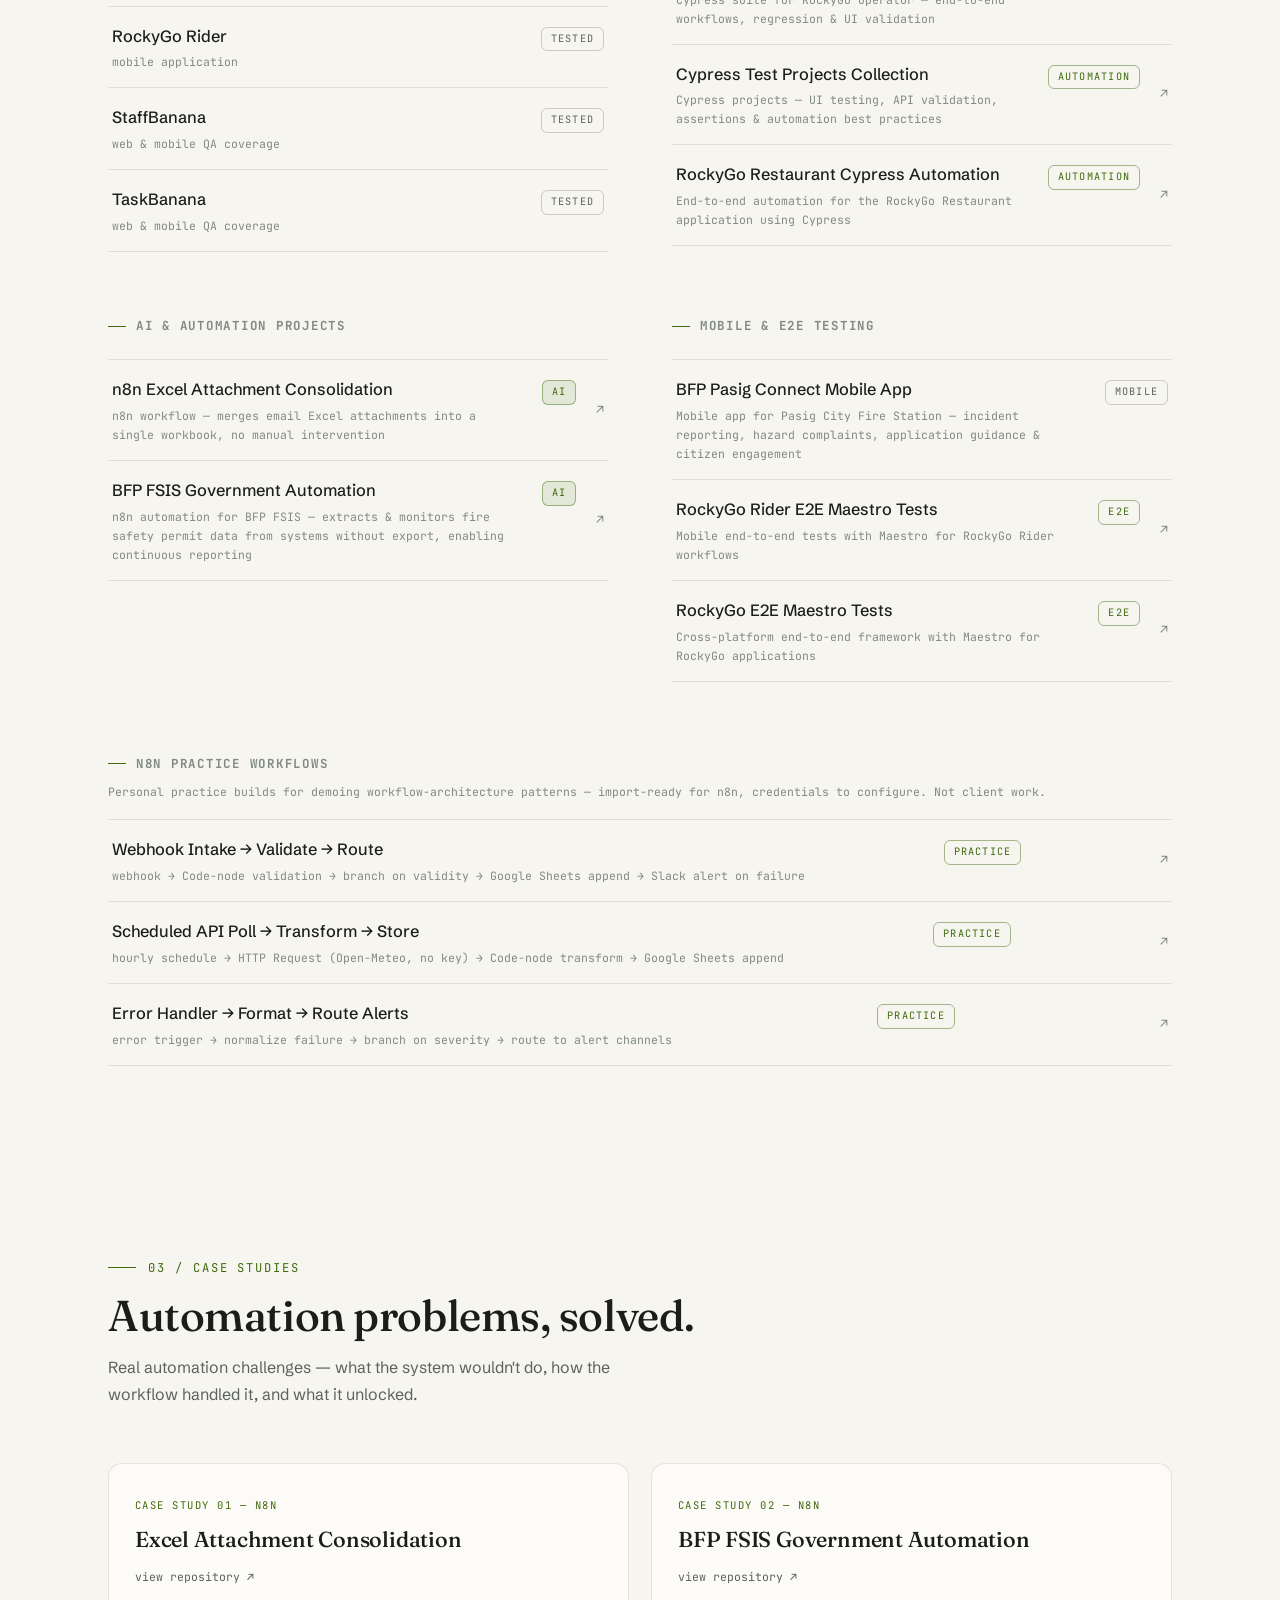
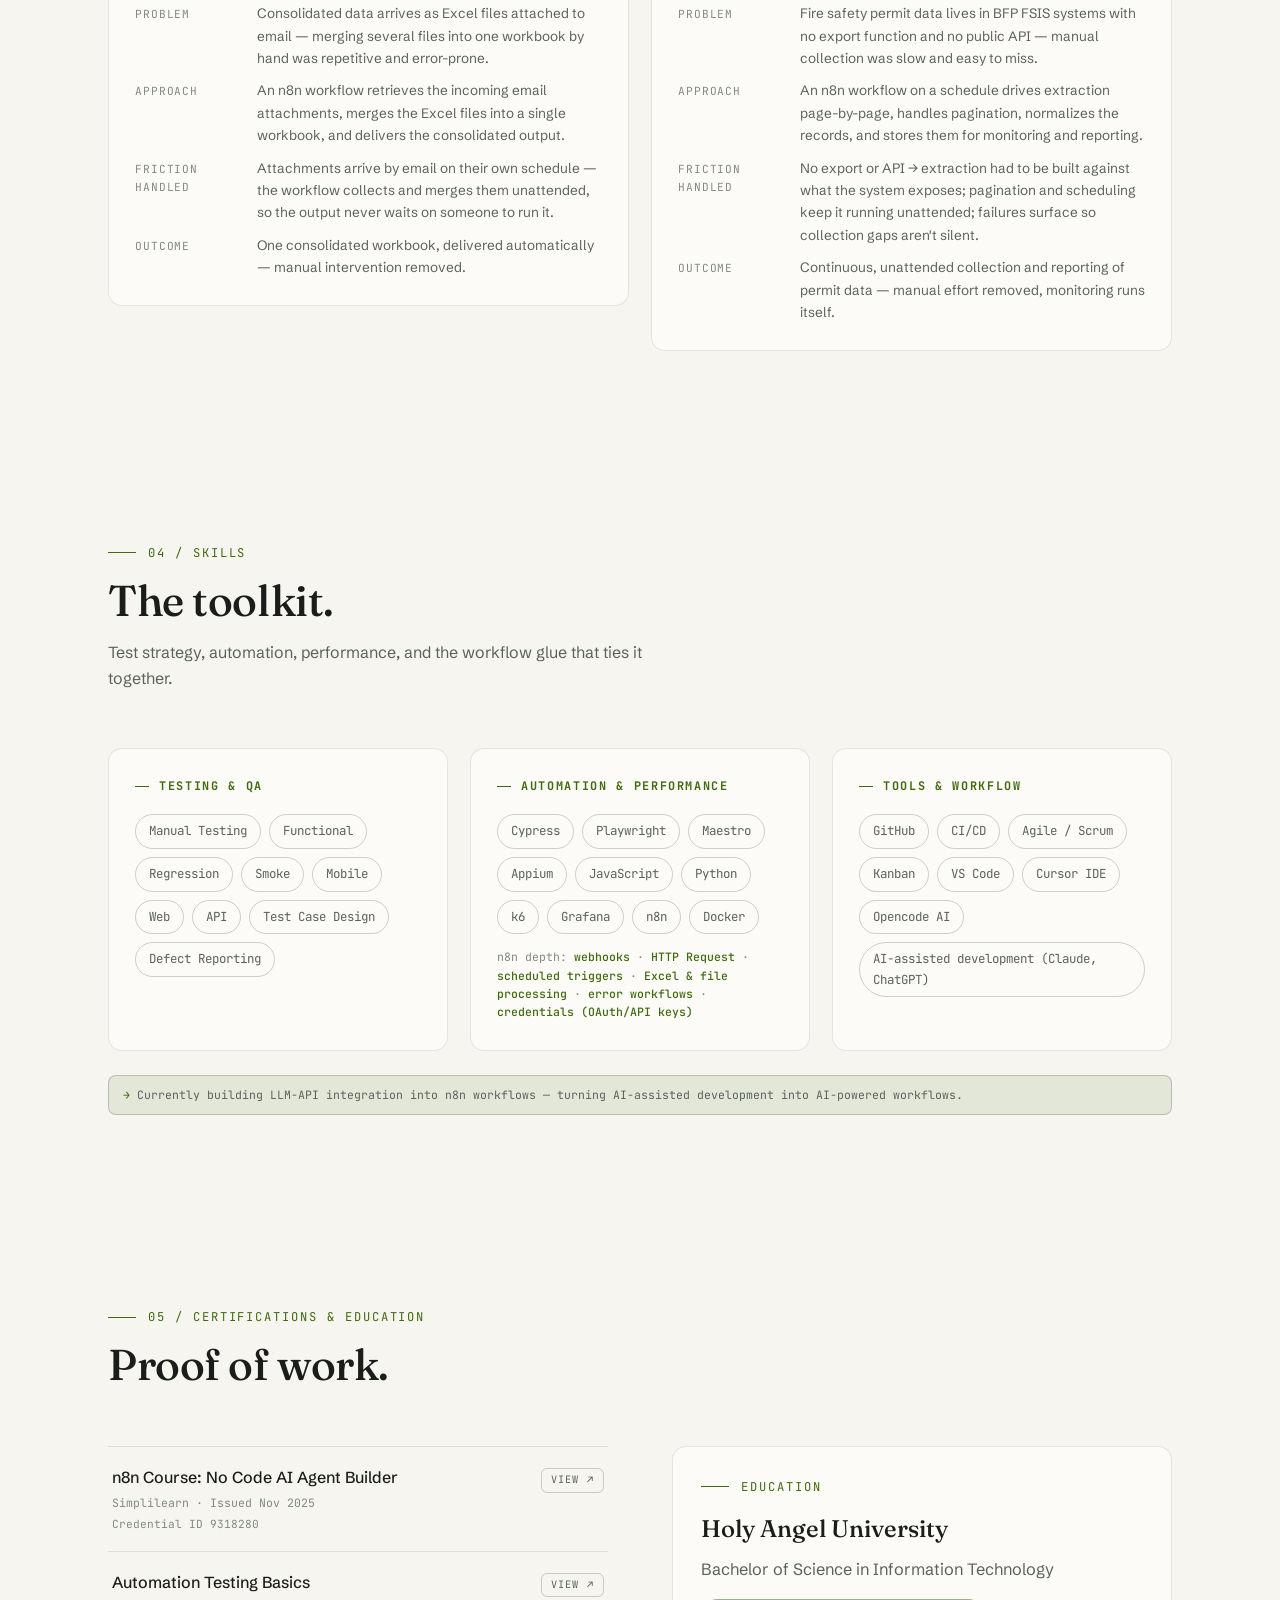
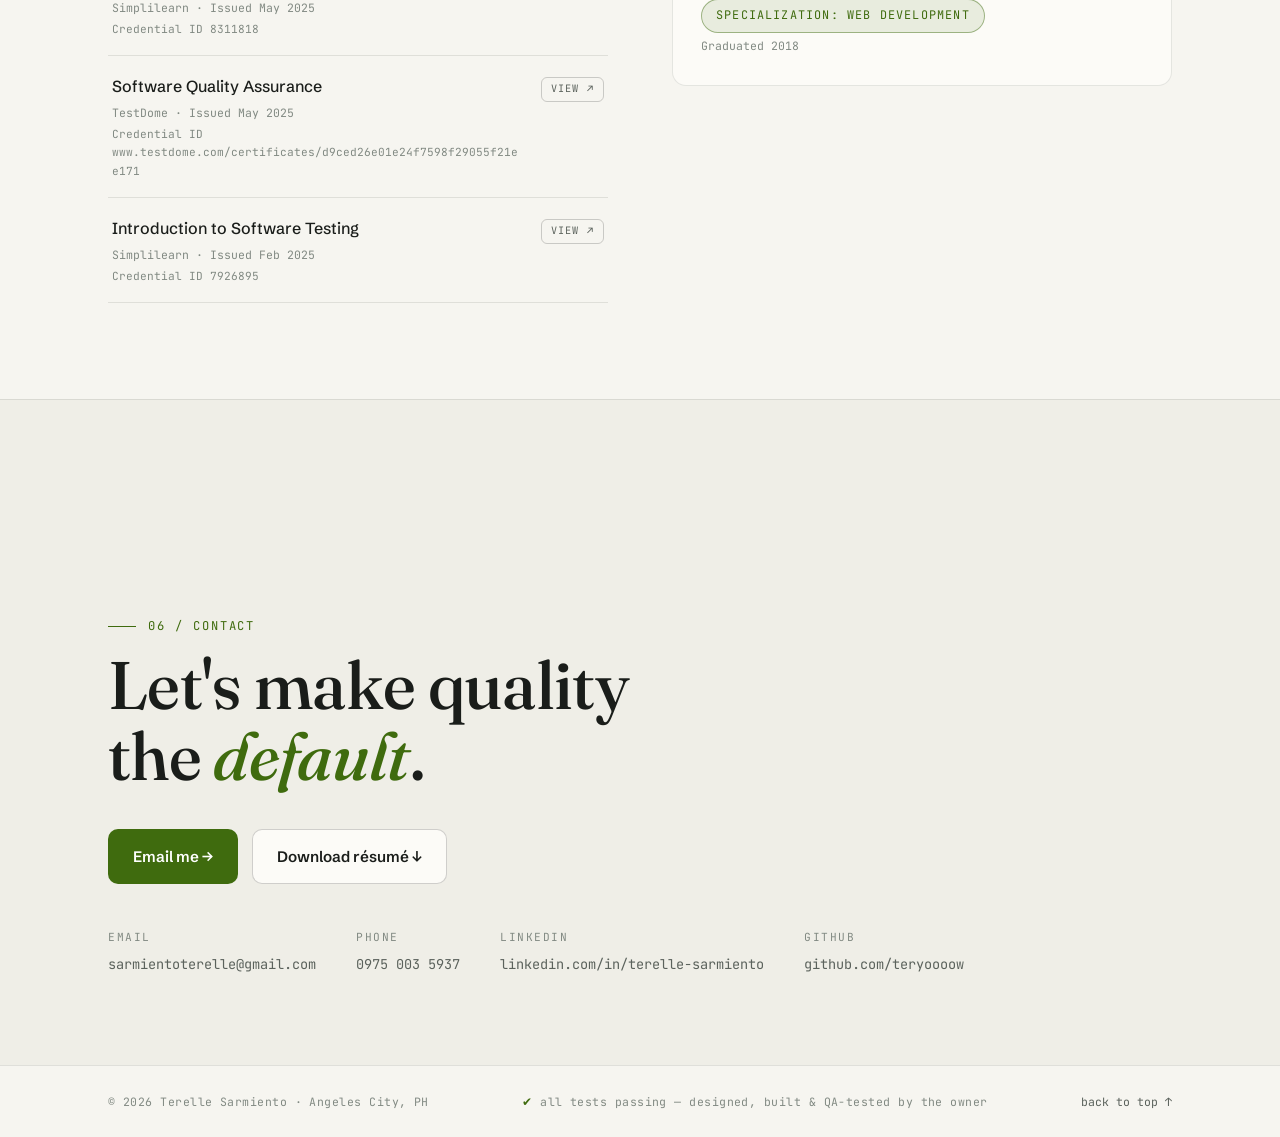
==== commit 5183cd4a: "Education: add graduation year (2018)" ====
--- a/index.html
+++ b/index.html
@@ -401,6 +401,16 @@
   .cta-row .btn{flex:1 1 100%;justify-content:center}
 }
 </style>
+<!-- GoatCounter analytics (privacy-friendly, no cookie banner) -->
+<script data-goatcounter="https://terelle.goatcounter.com/count"
+        async src="//gc.zgo.at/count.js"></script>
+<script>
+  // Count résumé downloads as a GoatCounter event
+  document.addEventListener('click', function (e) {
+    var a = e.target && e.target.closest ? e.target.closest('a[href$=".pdf"]') : null;
+    if (a && window.goatcounter) goatcounter.count({ event: true, path: '/downloads/resume' });
+  });
+</script>
 </head>
 <body data-theme="dark">
 
@@ -739,6 +749,7 @@
         <p class="school">Holy Angel University</p>
         <p class="deg">Bachelor of Science in Information Technology</p>
         <span class="spec">Specialization: Web Development</span>
+        <p class="cert-issuer">Graduated 2018</p>
       </div>
     </div>
   </div>
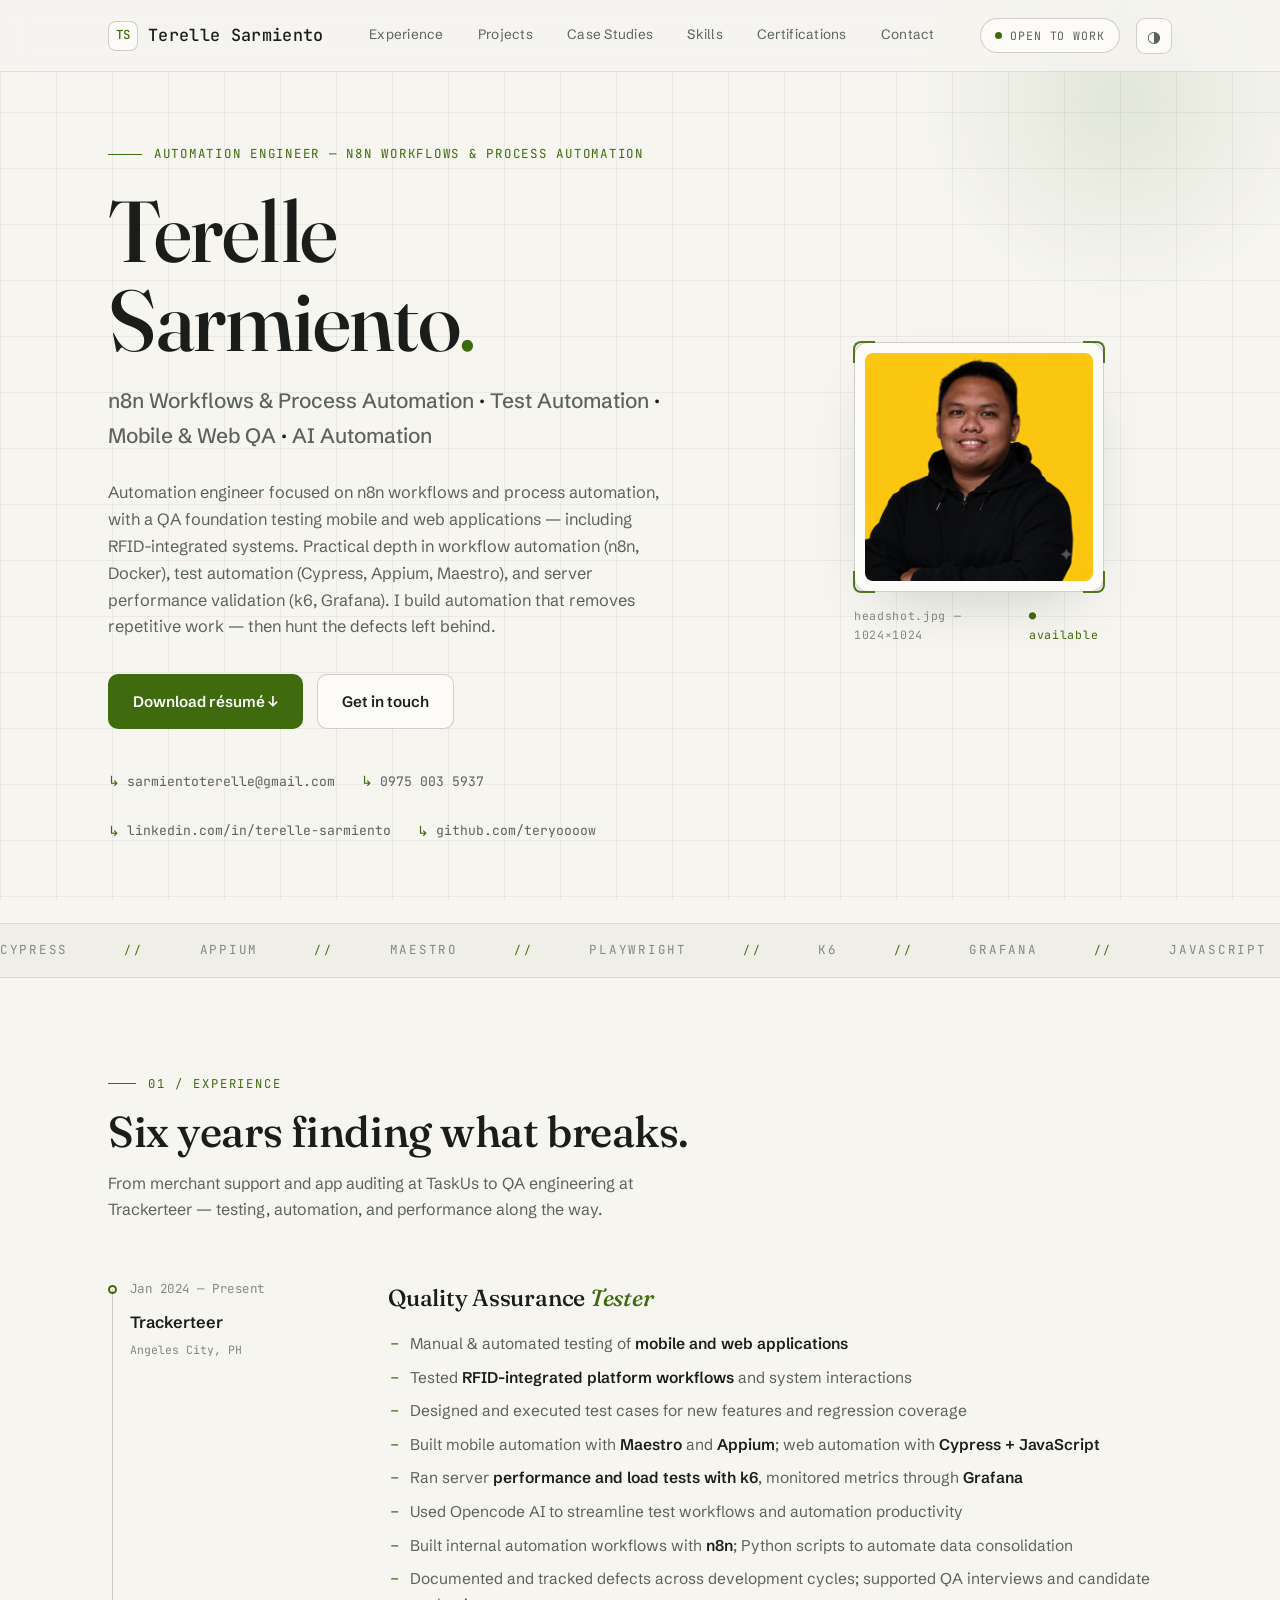
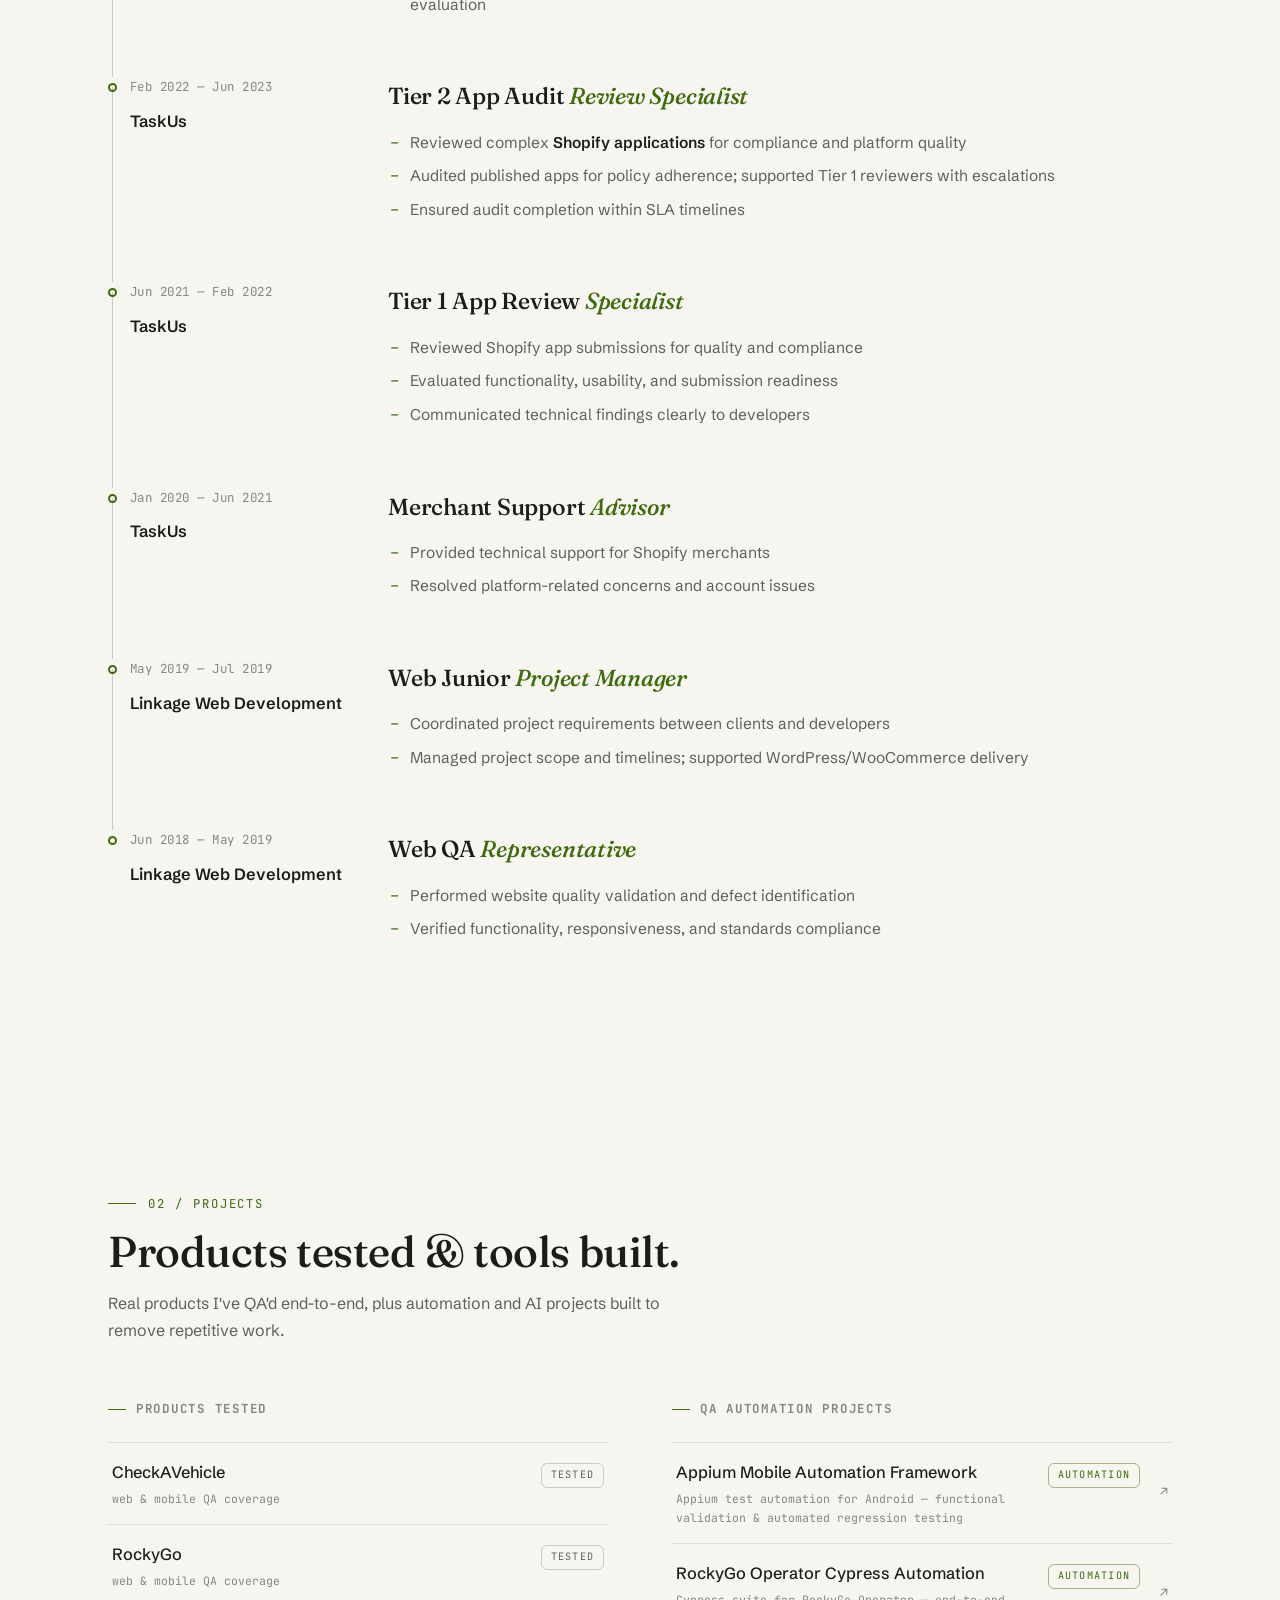
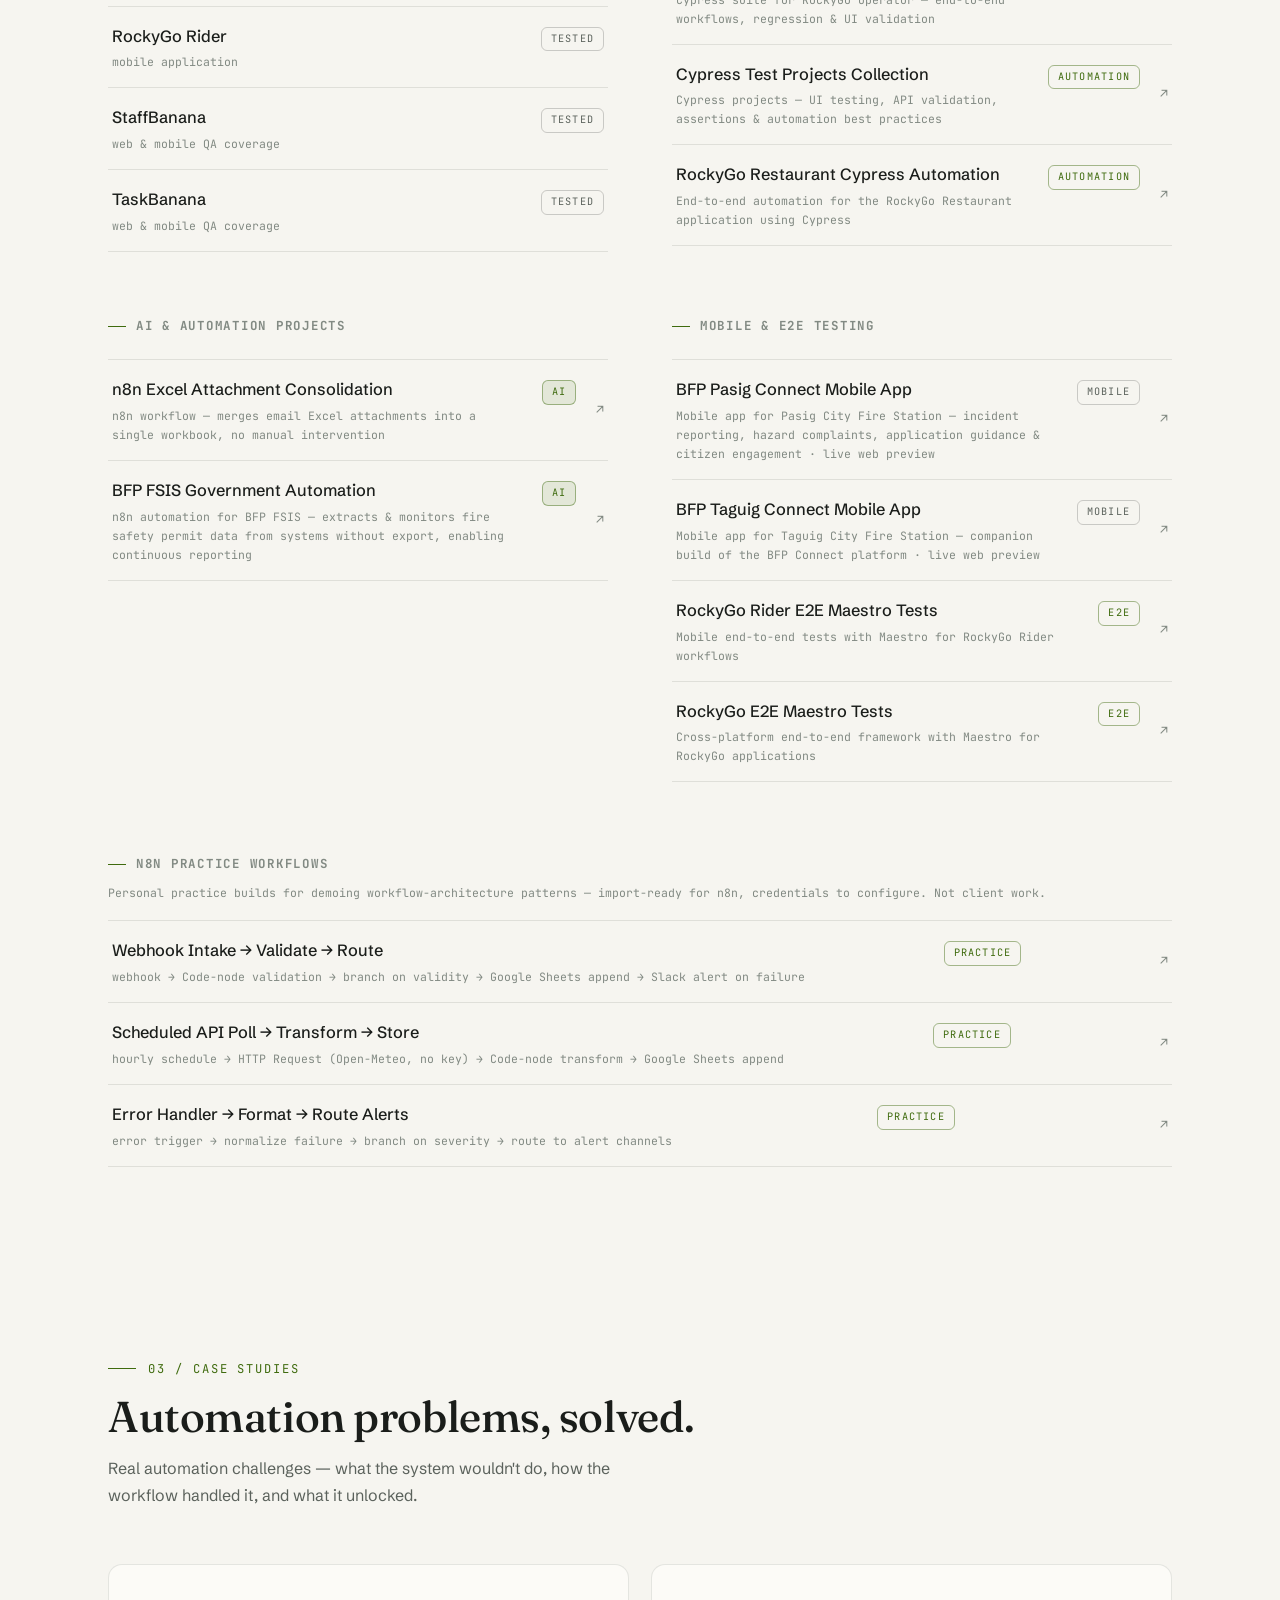
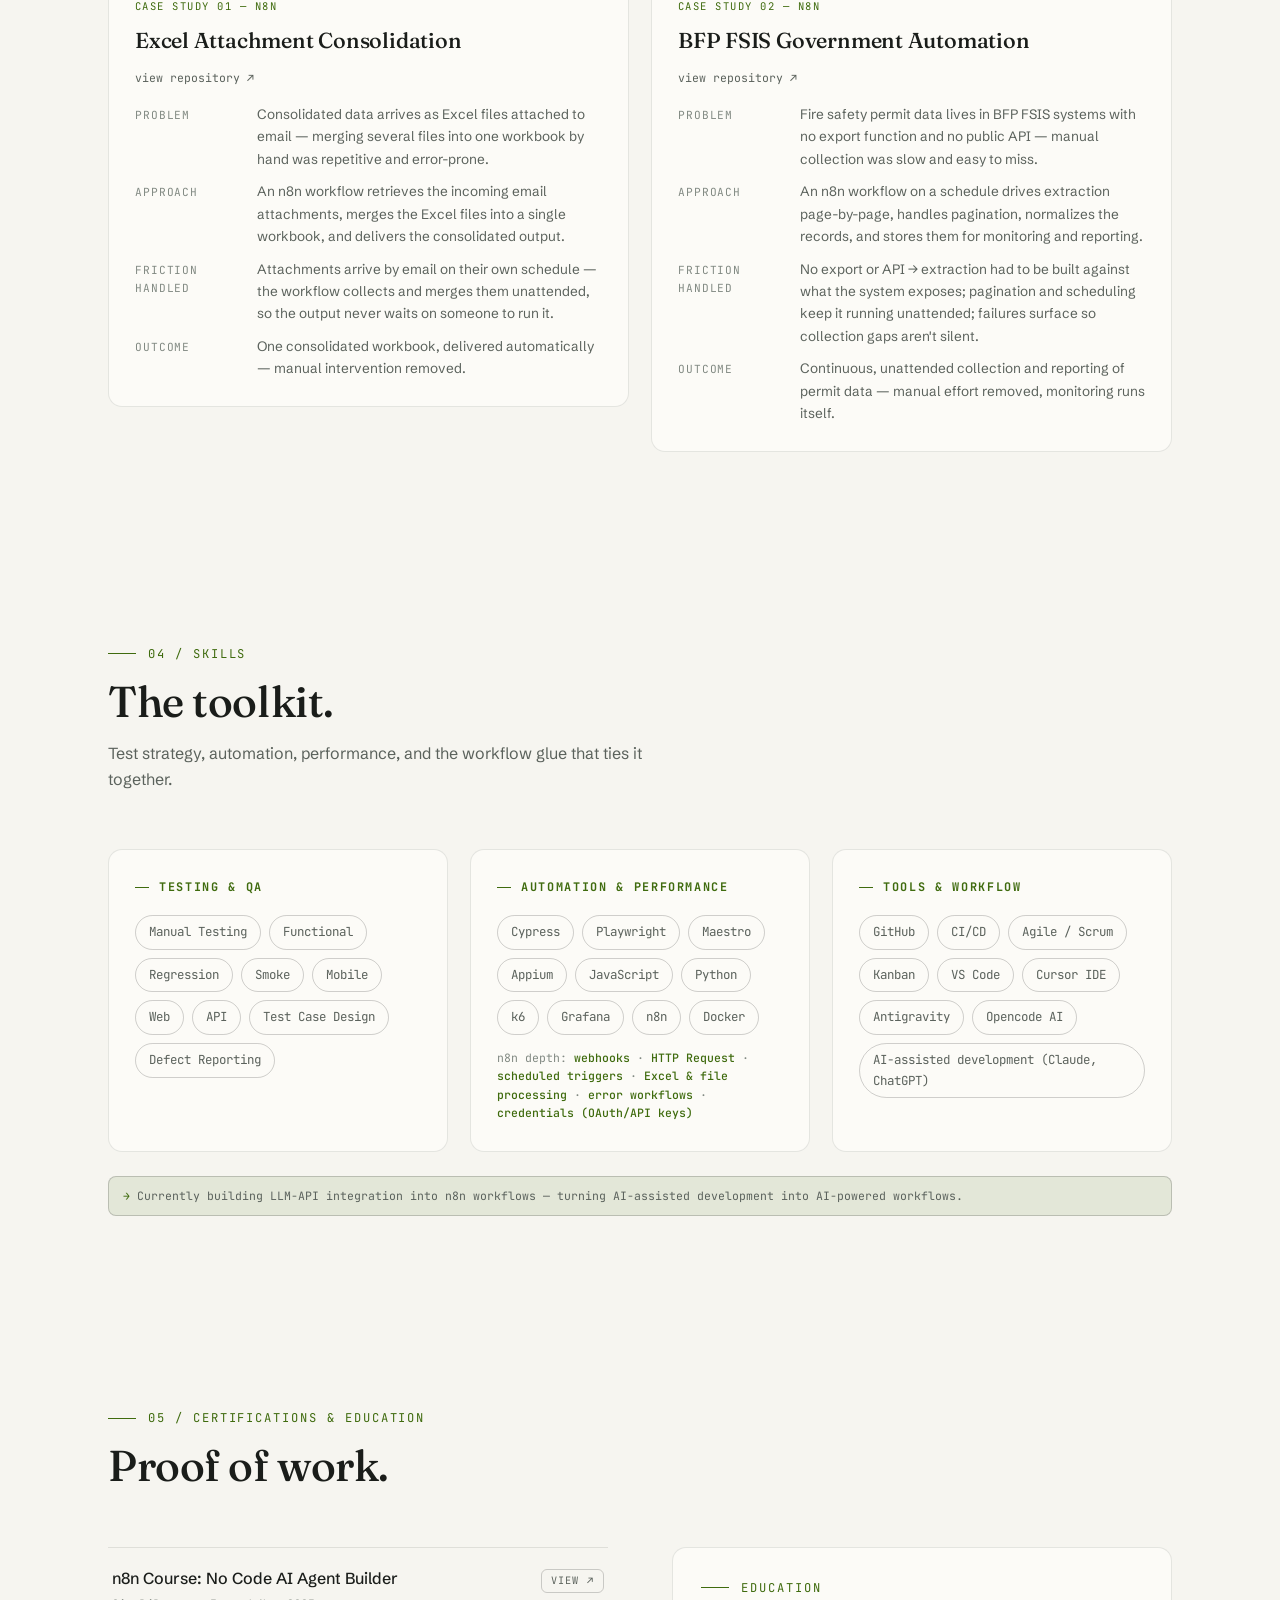
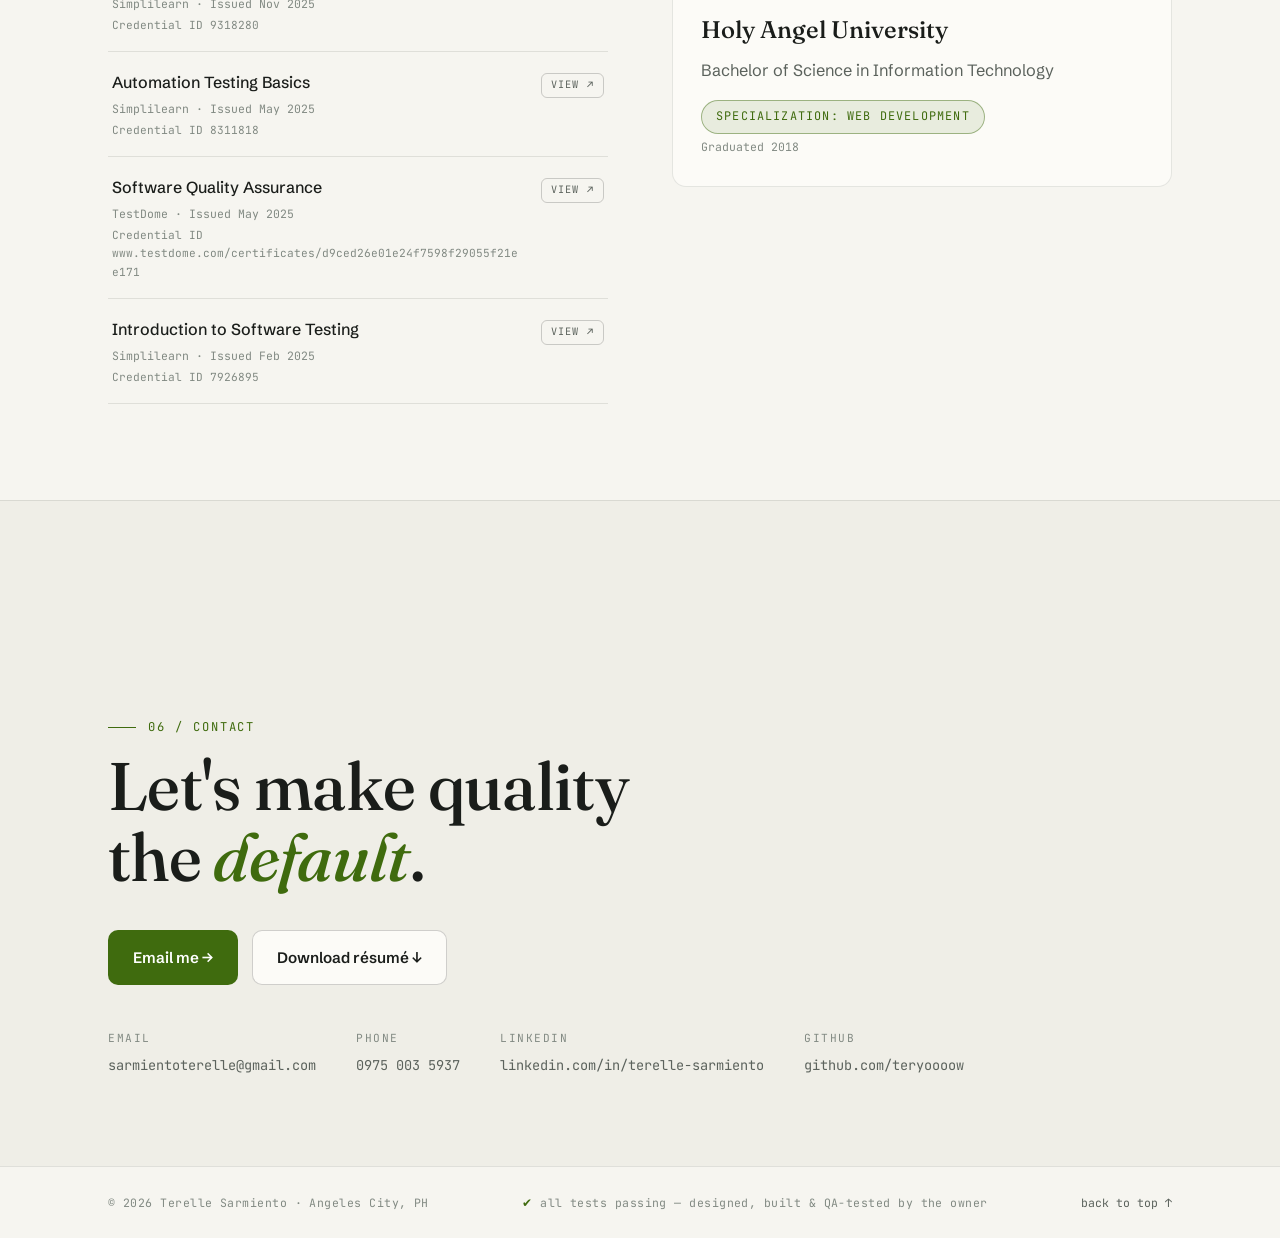
==== commit 76484b92: "Add Antigravity chip; host BFP Pasig & Taguig app previews (bfp-pasig-app/, bfp-taguig-app/) with su" ====
--- a/index.html
+++ b/index.html
@@ -636,7 +636,8 @@
       <div class="proj-col reveal">
         <h3>Mobile &amp; E2E Testing</h3>
         <div class="proj-list">
-          <div class="proj-row"><div><span class="proj-name">BFP Pasig Connect Mobile App</span><span class="proj-sub">Mobile app for Pasig City Fire Station — incident reporting, hazard complaints, application guidance &amp; citizen engagement</span></div><span class="tag">mobile</span></div>
+          <a class="proj-row" href="bfp-pasig-app/" target="_blank" rel="noopener"><div><span class="proj-name">BFP Pasig Connect Mobile App</span><span class="proj-sub">Mobile app for Pasig City Fire Station — incident reporting, hazard complaints, application guidance &amp; citizen engagement · live web preview</span></div><span class="tag">mobile</span></a>
+          <a class="proj-row" href="bfp-taguig-app/" target="_blank" rel="noopener"><div><span class="proj-name">BFP Taguig Connect Mobile App</span><span class="proj-sub">Mobile app for Taguig City Fire Station — companion build of the BFP Connect platform · live web preview</span></div><span class="tag">mobile</span></a>
           <a class="proj-row" href="https://github.com/teryoooow/rockygo-rider-e2e-maestro" target="_blank" rel="noopener"><div><span class="proj-name">RockyGo Rider E2E Maestro Tests</span><span class="proj-sub">Mobile end-to-end tests with Maestro for RockyGo Rider workflows</span></div><span class="tag auto">e2e</span></a>
           <a class="proj-row" href="https://github.com/teryoooow/rockygo-e2e-maestro" target="_blank" rel="noopener"><div><span class="proj-name">RockyGo E2E Maestro Tests</span><span class="proj-sub">Cross-platform end-to-end framework with Maestro for RockyGo applications</span></div><span class="tag auto">e2e</span></a>
         </div>
@@ -722,7 +723,7 @@
         <h3>Tools &amp; Workflow</h3>
         <div class="chips">
           <span class="chip">GitHub</span><span class="chip">CI/CD</span><span class="chip">Agile / Scrum</span><span class="chip">Kanban</span>
-          <span class="chip">VS Code</span><span class="chip">Cursor IDE</span><span class="chip">Opencode AI</span><span class="chip">AI-assisted development (Claude, ChatGPT)</span>
+          <span class="chip">VS Code</span><span class="chip">Cursor IDE</span><span class="chip">Antigravity</span><span class="chip">Opencode AI</span><span class="chip">AI-assisted development (Claude, ChatGPT)</span>
         </div>
       </div>
     </div>
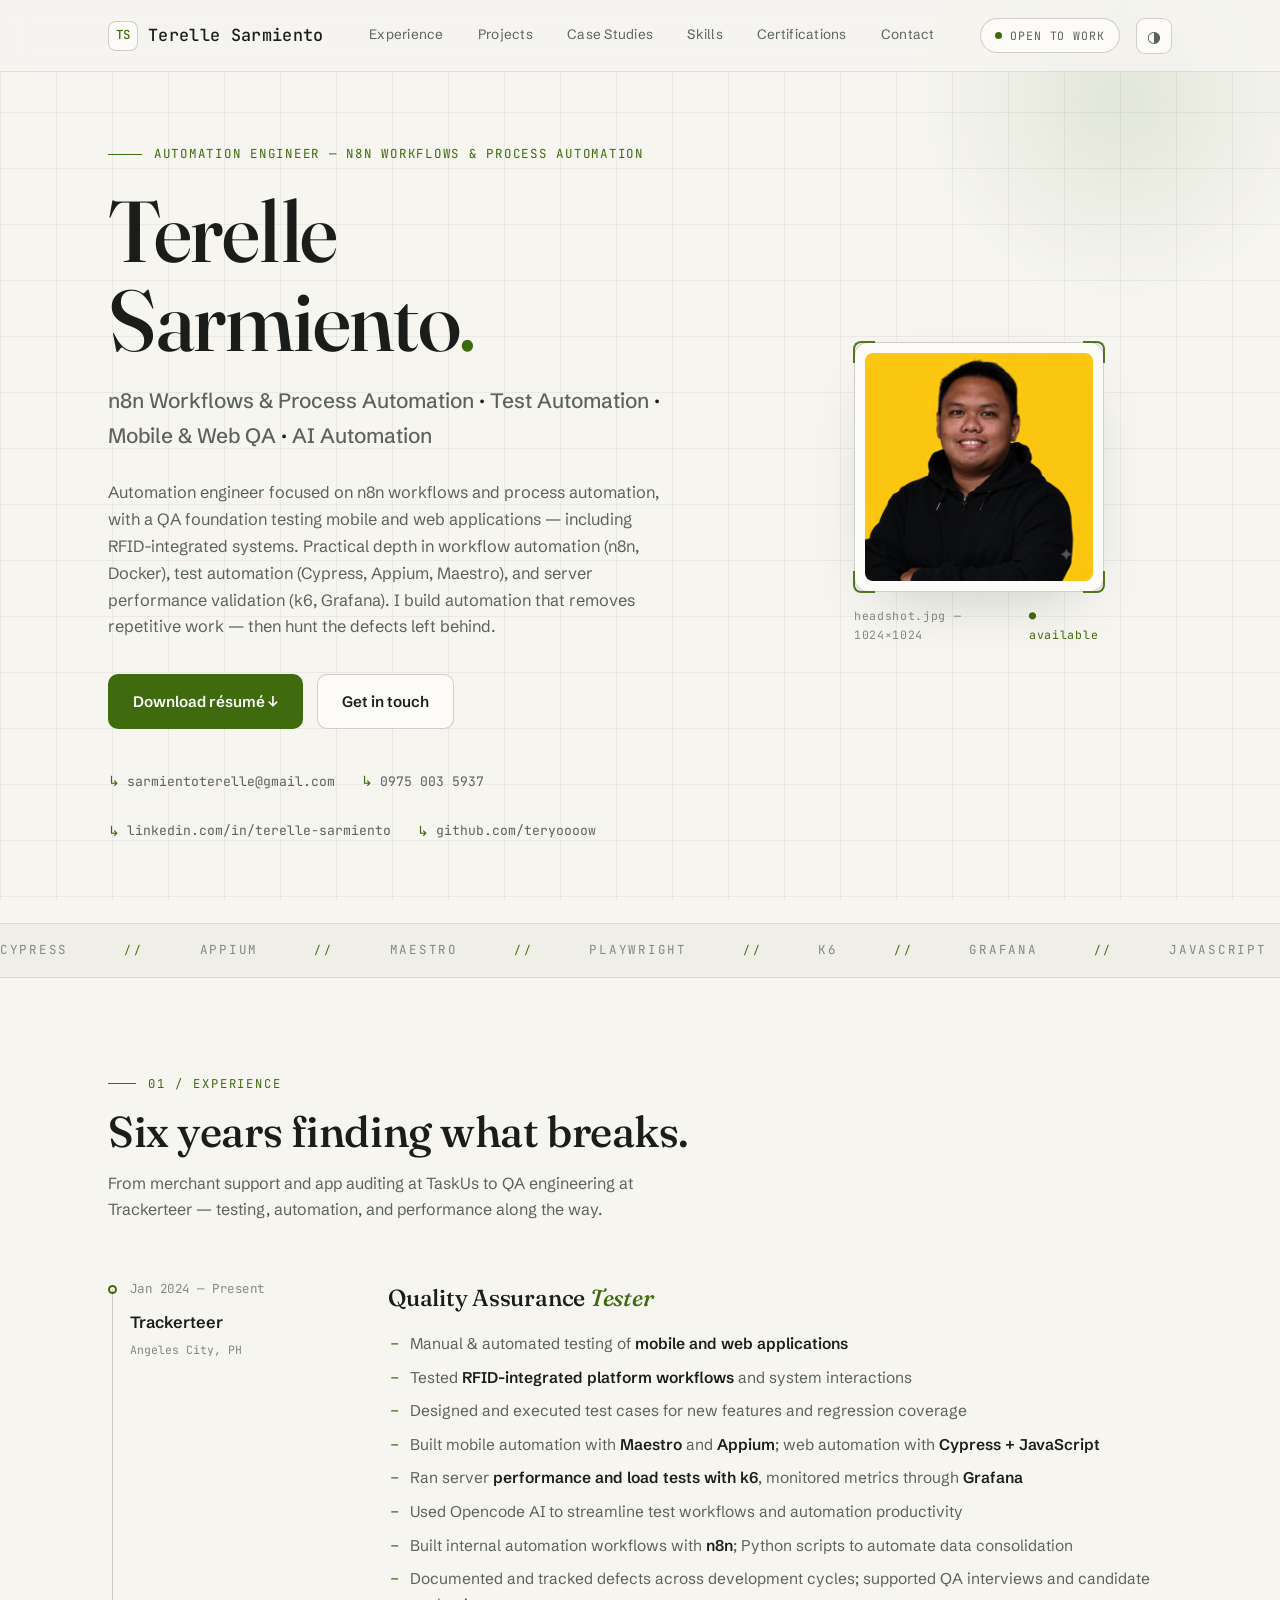
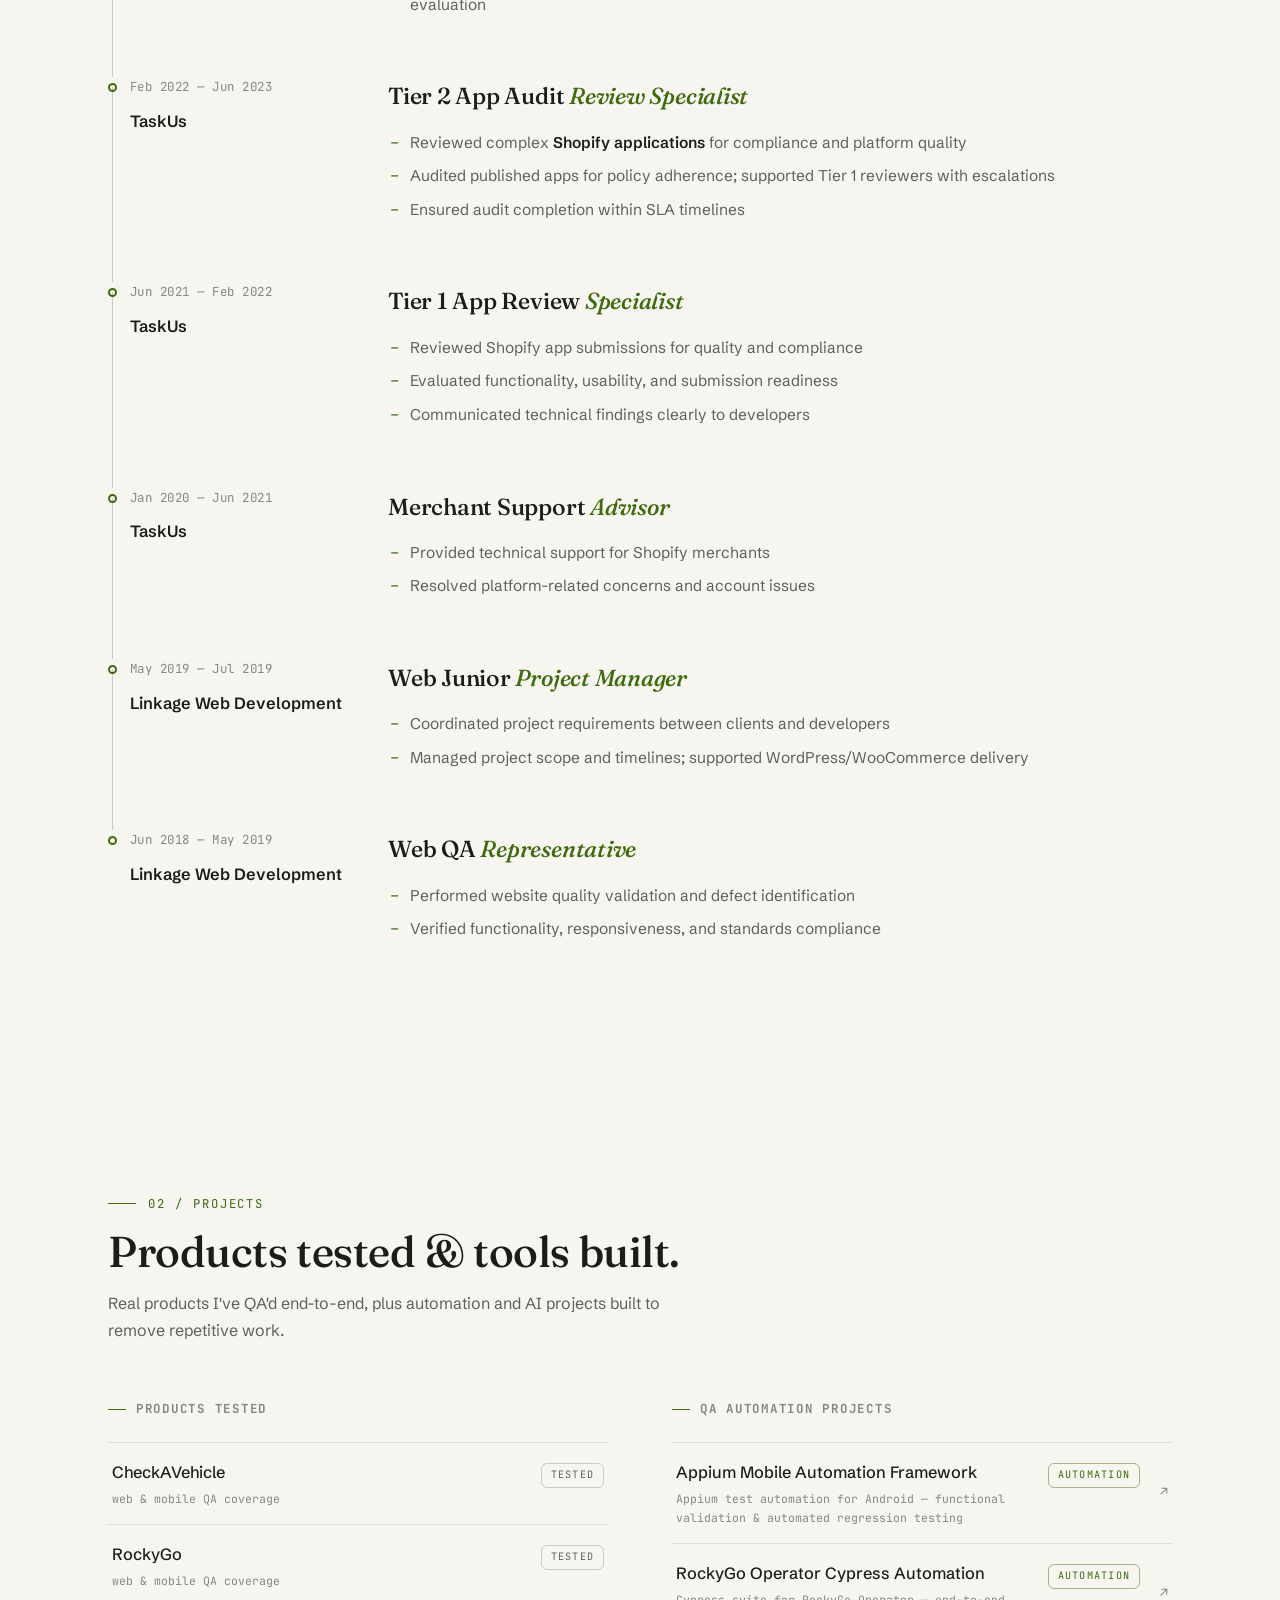
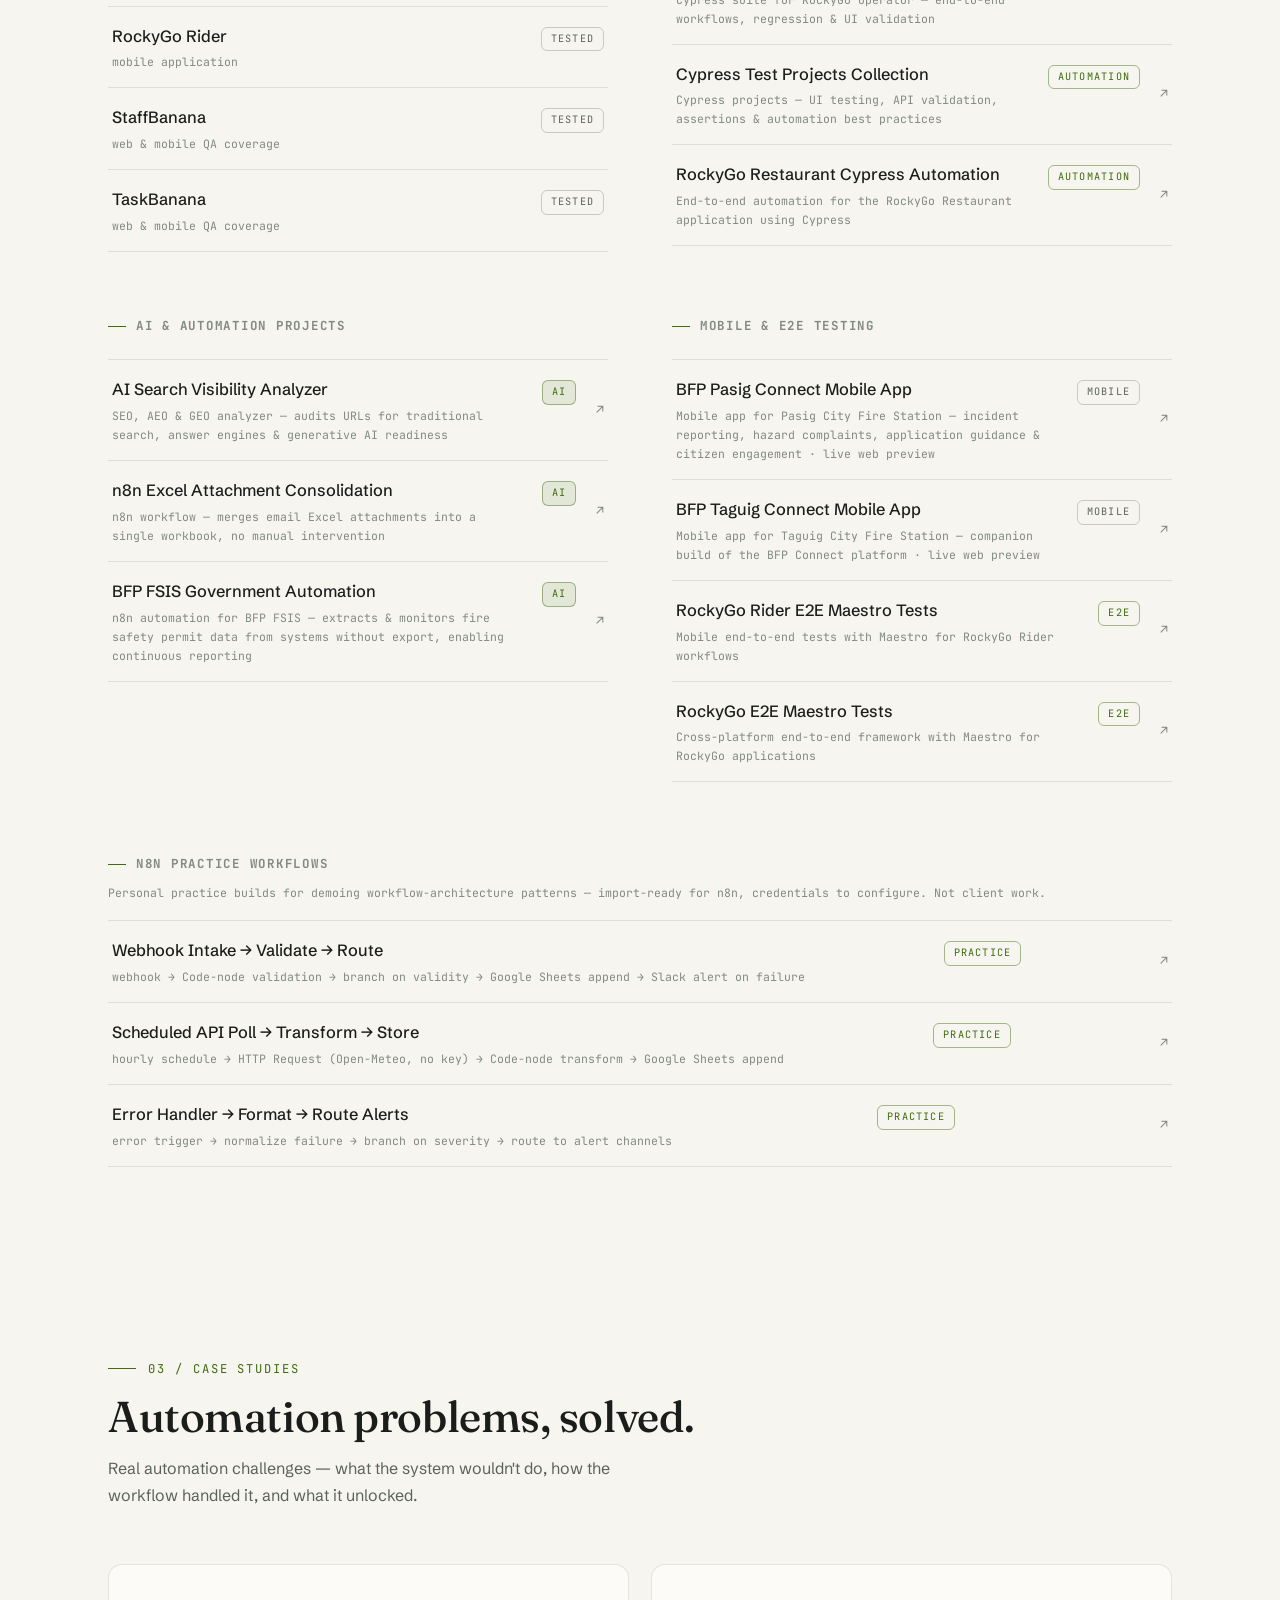
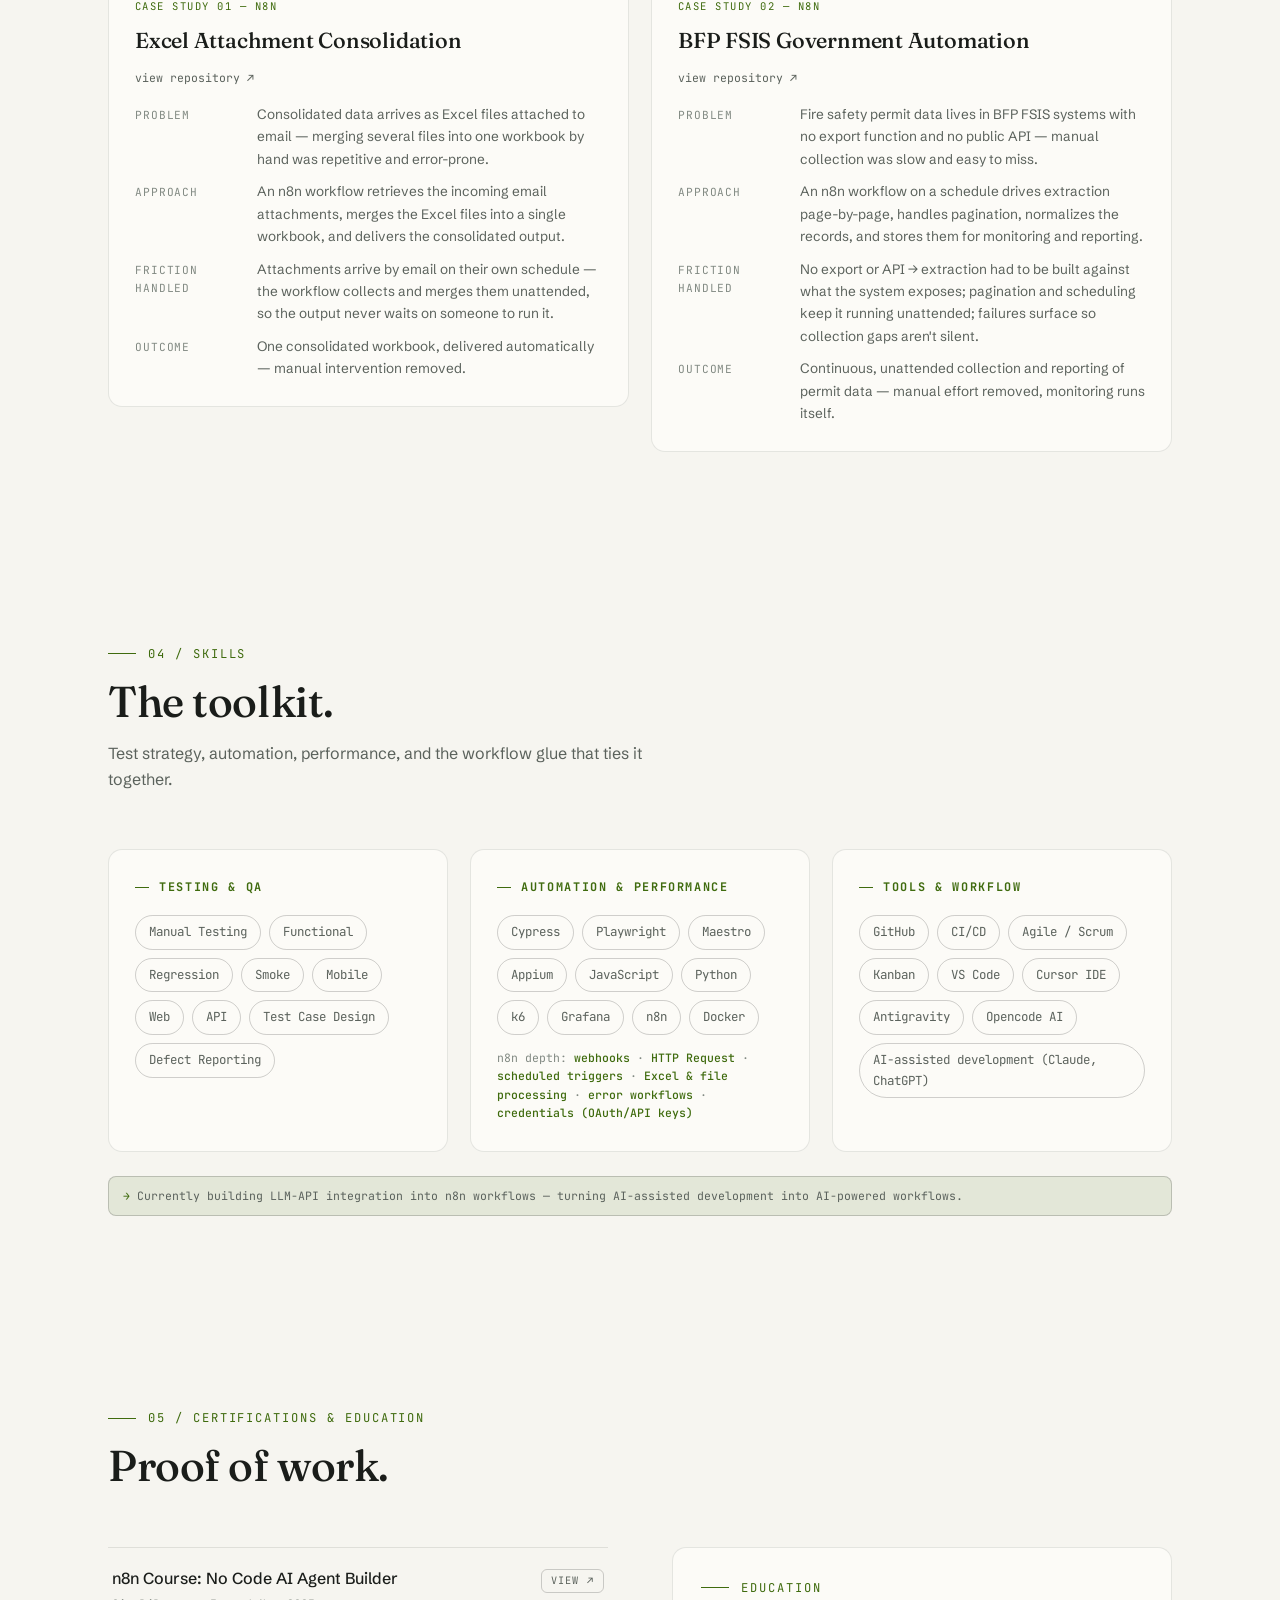
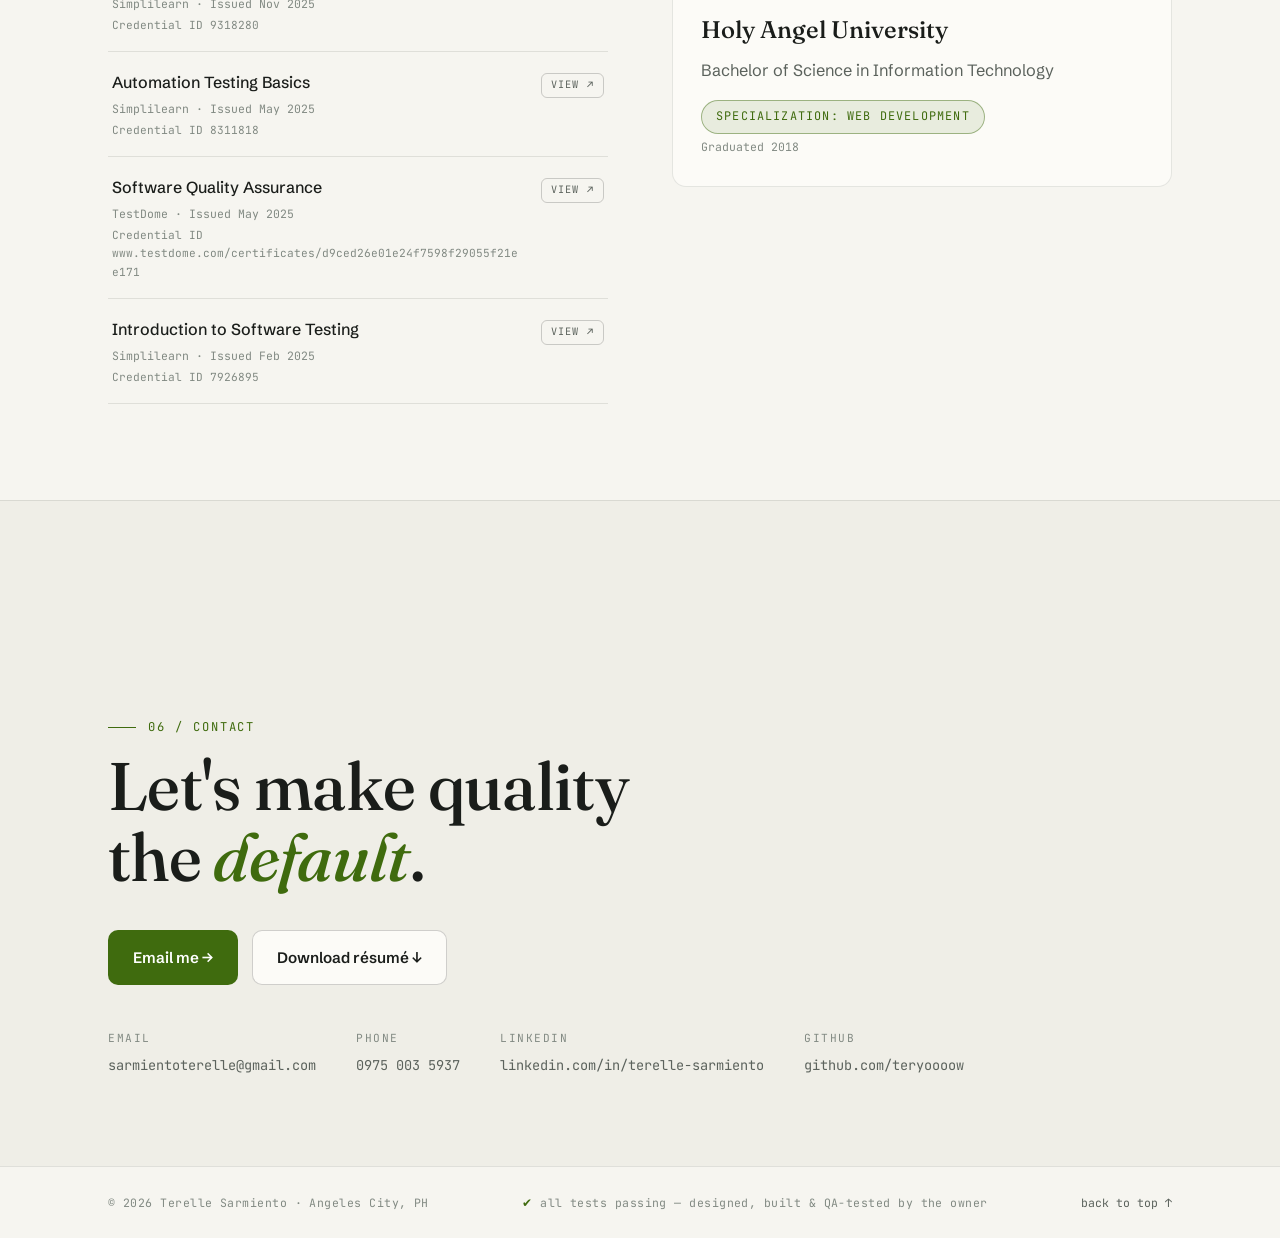
==== commit d67e72f7: "Add AI Search Visibility Analyzer to AI & Automation Projects section" ====
--- a/index.html
+++ b/index.html
@@ -629,6 +629,7 @@
       <div class="proj-col reveal">
         <h3>AI &amp; Automation Projects</h3>
         <div class="proj-list">
+          <a class="proj-row" href="https://github.com/teryoooow/ai-search-visibility-analyzer" target="_blank" rel="noopener"><div><span class="proj-name">AI Search Visibility Analyzer</span><span class="proj-sub">SEO, AEO &amp; GEO analyzer — audits URLs for traditional search, answer engines &amp; generative AI readiness</span></div><span class="tag ai">AI</span></a>
           <a class="proj-row" href="https://github.com/teryoooow/n8n-automation-merge-excel-attachments" target="_blank" rel="noopener"><div><span class="proj-name">n8n Excel Attachment Consolidation</span><span class="proj-sub">n8n workflow — merges email Excel attachments into a single workbook, no manual intervention</span></div><span class="tag ai">AI</span></a>
           <a class="proj-row" href="https://gitfront.io/r/terelle05/q5fdhUcWPiiA/n8n-bfp-fsis-government-automation/" target="_blank" rel="noopener"><div><span class="proj-name">BFP FSIS Government Automation</span><span class="proj-sub">n8n automation for BFP FSIS — extracts &amp; monitors fire safety permit data from systems without export, enabling continuous reporting</span></div><span class="tag ai">AI</span></a>
         </div>
